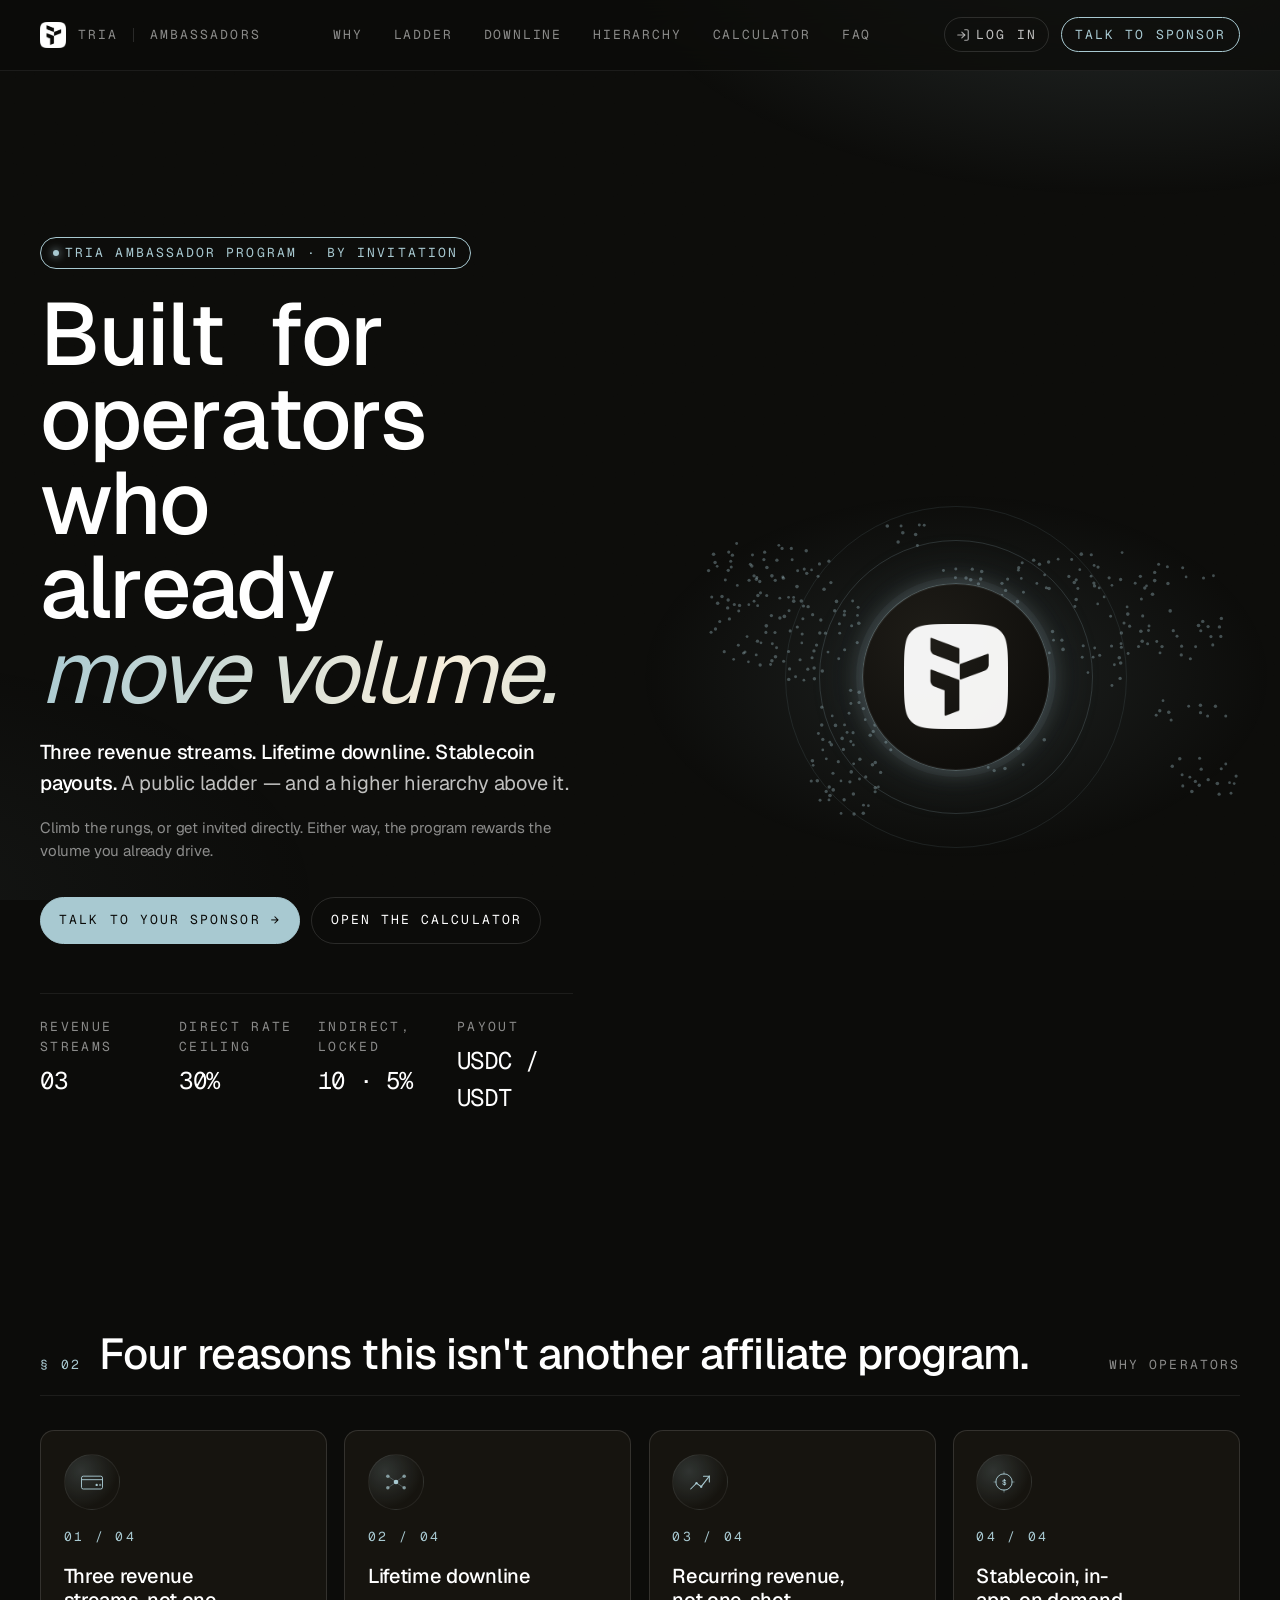
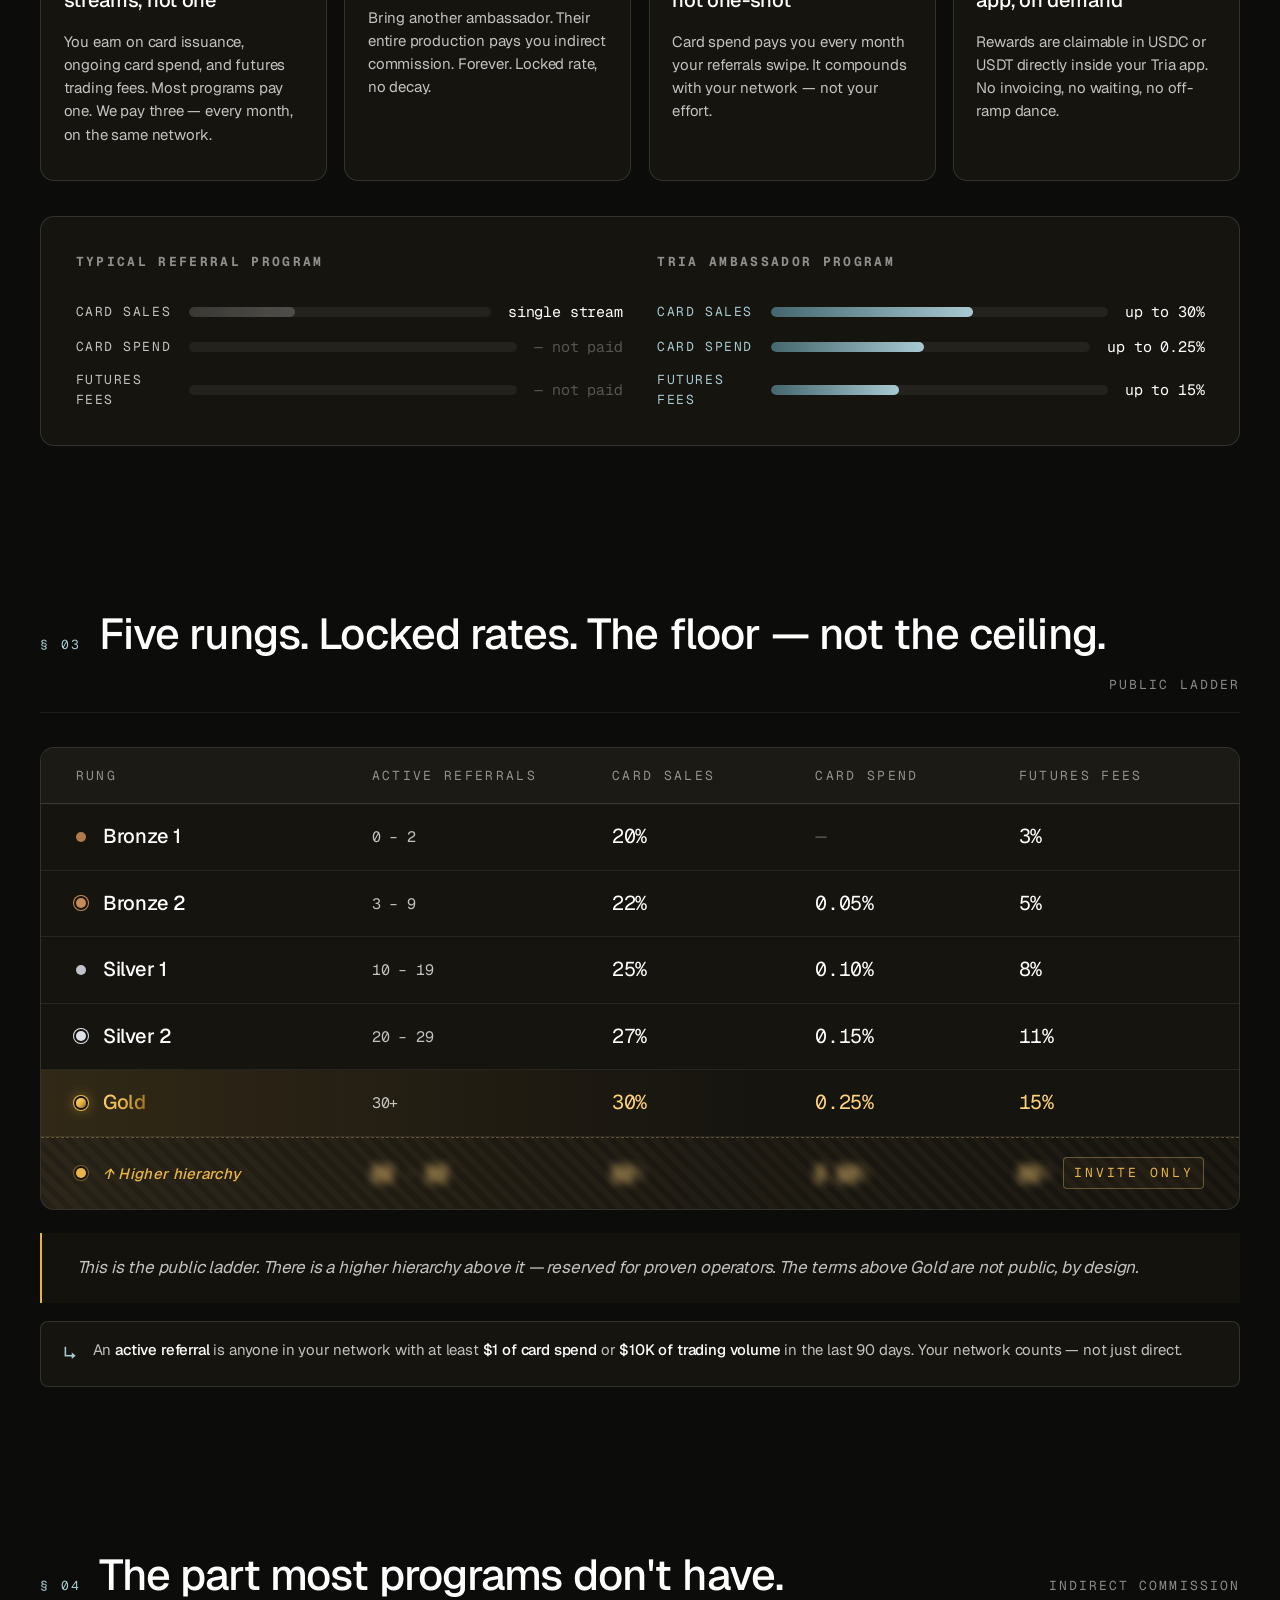
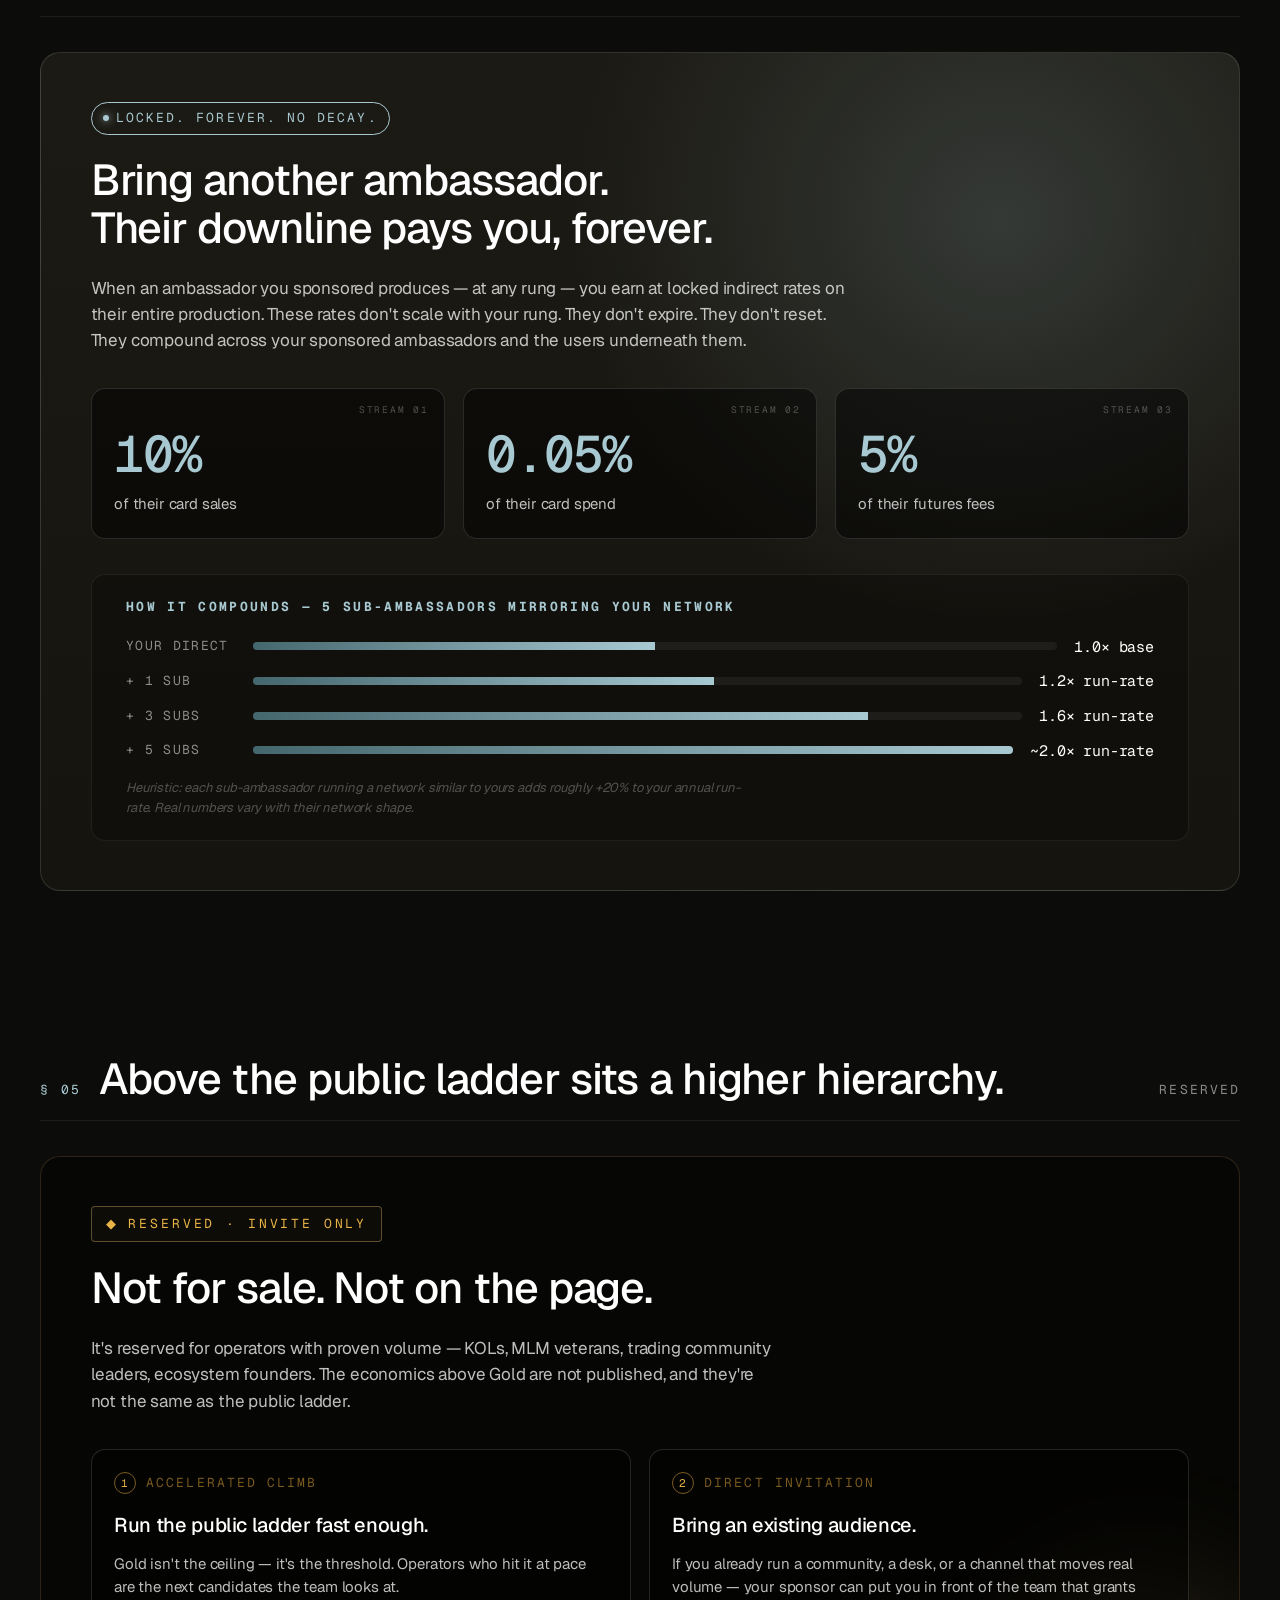
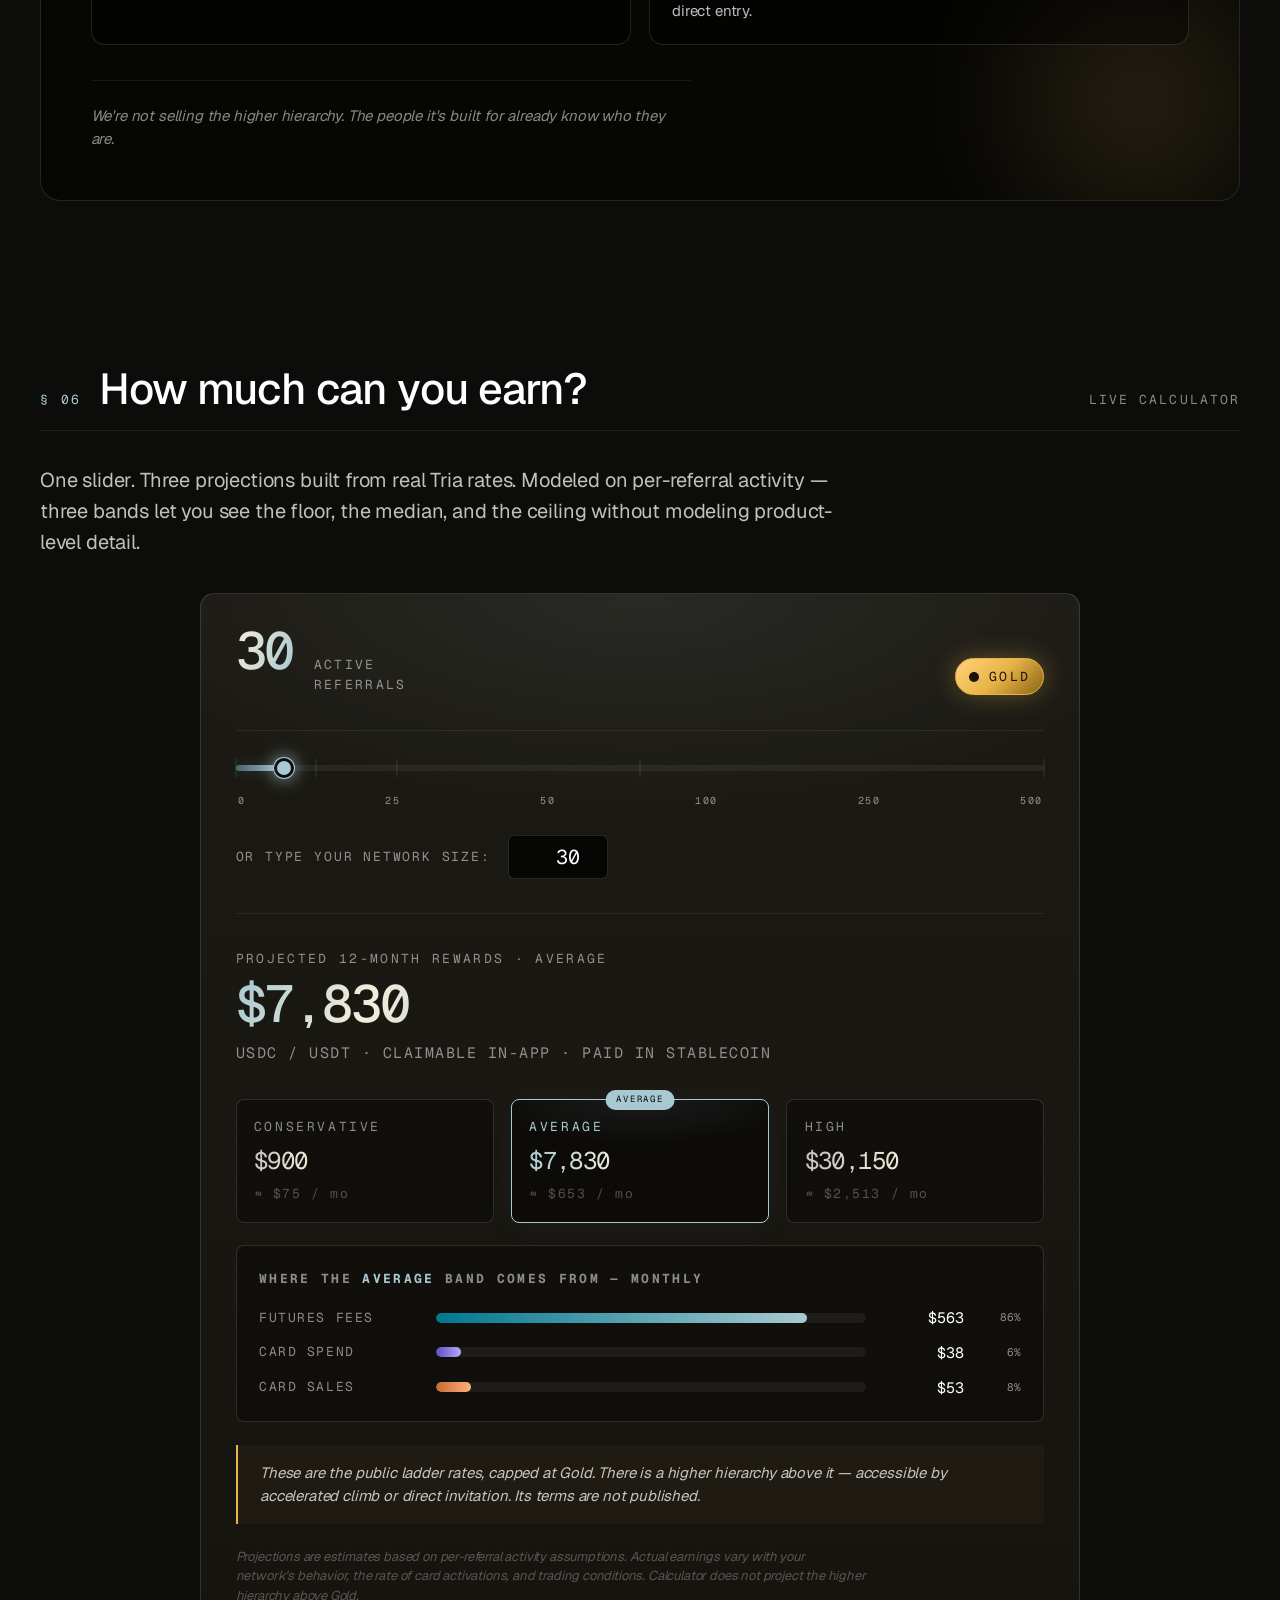
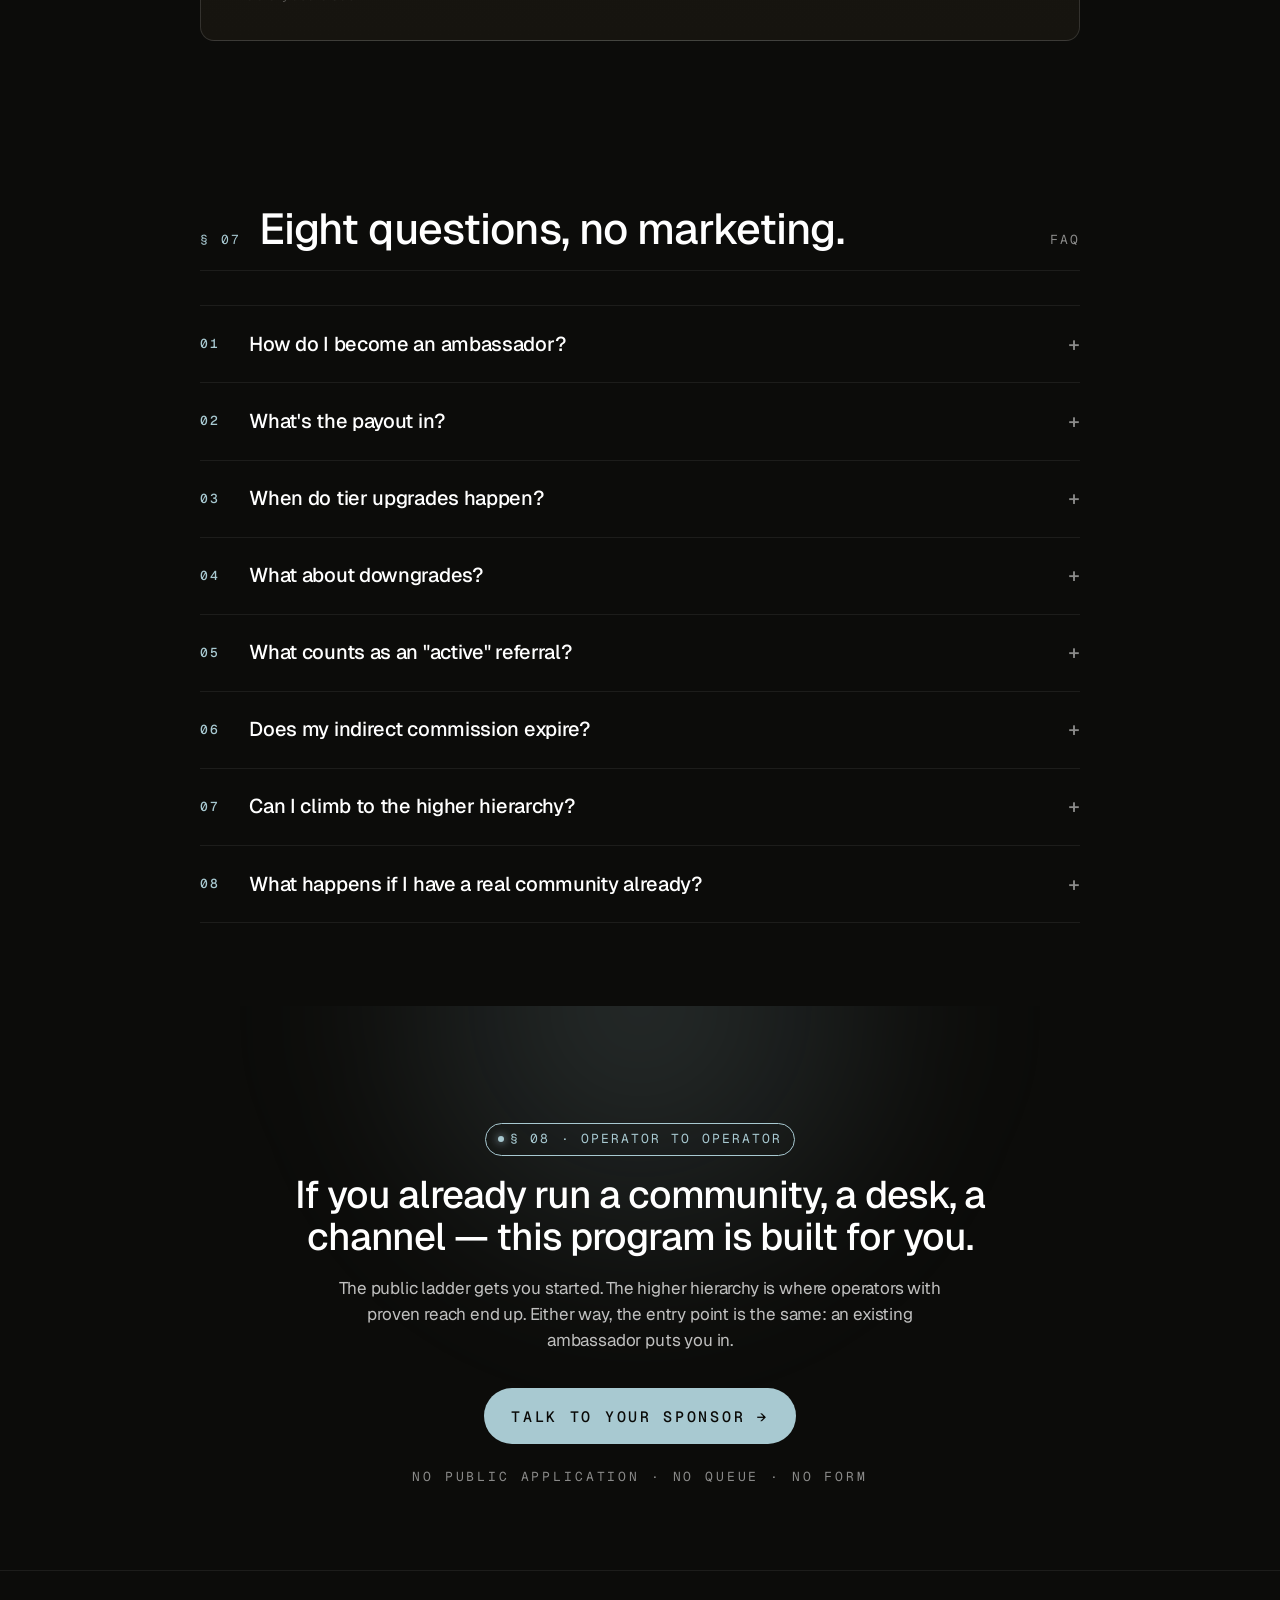
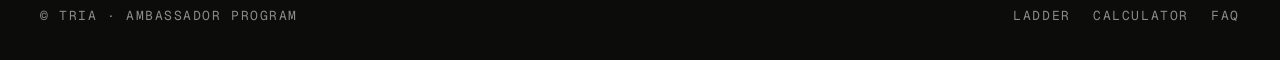
==== landing/index.html @ 5e66ed84 "Deploy v1 Ambassador landing page + add login button - Drop the Claude Design HTML/CSS handoff (Amba" ====
<!doctype html>
<html lang="en">
<head>
  <meta charset="utf-8" />
  <meta name="viewport" content="width=device-width, initial-scale=1" />
  <title>Tria Ambassadors — Built for operators who already move volume.</title>
  <meta name="description" content="Three revenue streams. Lifetime downline. Stablecoin payouts. A public ladder — and a higher hierarchy above it." />

  <link rel="preconnect" href="https://fonts.googleapis.com" />
  <link rel="preconnect" href="https://fonts.gstatic.com" crossorigin />
  <link href="https://fonts.googleapis.com/css2?family=Geist:wght@300;400;500;600;700&family=Geist+Mono:wght@400;500;600&display=swap" rel="stylesheet" />

  <link rel="stylesheet" href="landing.css" />
</head>
<body>

<!-- ──────────────── TOP NAV ──────────────── -->
<nav class="topnav">
  <div class="topnav-inner">
    <a class="brand" href="#top">
      <img src="assets/brand/tria-symbol-white.png" alt="Tria" />
      <span>Tria</span>
      <span class="pipe"></span>
      <span class="label-sub">Ambassadors</span>
    </a>
    <div class="pages">
      <a href="#why">Why</a>
      <a href="#ladder">Ladder</a>
      <a href="#indirect">Downline</a>
      <a href="#hierarchy">Hierarchy</a>
      <a href="#calculator">Calculator</a>
      <a href="#faq">FAQ</a>
    </div>
    <div class="nav-actions">
      <a class="nav-login" href="https://tria-ambassador-portal-v2.vercel.app/en" target="_blank" rel="noopener">
        <svg width="14" height="14" viewBox="0 0 24 24" fill="none" stroke="currentColor" stroke-width="2" stroke-linecap="round" stroke-linejoin="round" aria-hidden="true">
          <path d="M15 3h4a2 2 0 0 1 2 2v14a2 2 0 0 1-2 2h-4"/>
          <polyline points="10 17 15 12 10 7"/>
          <line x1="15" y1="12" x2="3" y2="12"/>
        </svg>
        Log in
      </a>
      <a class="nav-cta" href="#final">Talk to sponsor</a>
    </div>
  </div>
</nav>

<!-- ──────────────── HERO ──────────────── -->
<section class="block" id="top">
  <div class="container">
    <div class="hero">
      <div>
        <div class="kicker reveal"><span class="dot"></span>Tria Ambassador Program · By invitation</div>
        <h1 class="reveal-2" data-screen-label="01 Hero">
          <span class="h1-anim line-1" data-line="Built for operators"></span><br/>
          <span class="h1-anim line-2" data-line="who already" data-accent="move volume."></span>
        </h1>
        <p class="sub reveal-3">
          <strong>Three revenue streams. Lifetime downline. Stablecoin payouts.</strong>
          A public ladder — and a higher hierarchy above it.
        </p>
        <p class="smaller reveal-3">
          Climb the rungs, or get invited directly. Either way, the program rewards the volume you already drive.
        </p>

        <div class="hero-ctas reveal-4">
          <a class="btn-primary" href="#final">Talk to your sponsor <span class="arr">→</span></a>
          <a class="btn-secondary" href="#calculator">Open the calculator</a>
        </div>

        <div class="hero-strip reveal-4">
          <div class="hero-strip-item">
            <div class="label">Revenue streams</div>
            <div class="val">03</div>
          </div>
          <div class="hero-strip-item">
            <div class="label">Direct rate ceiling</div>
            <div class="val">30%</div>
          </div>
          <div class="hero-strip-item">
            <div class="label">Indirect, locked</div>
            <div class="val">10 · 5%</div>
          </div>
          <div class="hero-strip-item">
            <div class="label">Payout</div>
            <div class="val">USDC / USDT</div>
          </div>
        </div>
      </div>

      <!-- Animated world map with Tria center -->
      <div class="world-map reveal-3">
        <svg viewBox="0 0 800 500" preserveAspectRatio="xMidYMid meet">
          <defs>
            <radialGradient id="mapGlow" cx="50%" cy="50%" r="50%">
              <stop offset="0%" stop-color="var(--accent)" stop-opacity="0.18"/>
              <stop offset="100%" stop-color="var(--accent)" stop-opacity="0"/>
            </radialGradient>
          </defs>
          <ellipse cx="400" cy="250" rx="380" ry="220" fill="url(#mapGlow)" opacity="0.6"/>
          <g id="world-dots"></g>
          <g id="world-arcs"></g>
        </svg>
        <div class="center-tria">
          <img src="assets/brand/tria-symbol-white.png" alt="Tria" />
        </div>
      </div>
    </div>
  </div>
</section>

<!-- ──────────────── WHY OPERATORS ──────────────── -->
<section class="block" id="why" data-screen-label="02 Why operators">
  <div class="container">
    <div class="section-label">
      <span class="num">§ 02</span>
      <span class="title">Four reasons this isn't another affiliate program.</span>
      <span class="caption">Why operators</span>
    </div>

    <div class="why-grid">
      <article class="why-card">
        <div class="why-glyph">
          <svg width="28" height="28" viewBox="0 0 48 48" fill="none">
            <rect x="6" y="14" width="36" height="22" rx="3" stroke="var(--accent)" stroke-width="1.6"/>
            <line x1="6" y1="20" x2="42" y2="20" stroke="var(--accent)" stroke-width="1.6"/>
            <circle cx="32" cy="29" r="2" fill="var(--accent)"/>
            <circle cx="38" cy="29" r="2" fill="var(--accent)" opacity="0.6"/>
          </svg>
        </div>
        <div class="num">01 / 04</div>
        <h3>Three revenue streams, not one</h3>
        <p>You earn on card issuance, ongoing card spend, and futures trading fees. Most programs pay one. We pay three — every month, on the same network.</p>
      </article>

      <article class="why-card">
        <div class="why-glyph">
          <svg width="28" height="28" viewBox="0 0 48 48" fill="none">
            <circle cx="24" cy="24" r="4" fill="var(--accent)"/>
            <circle cx="10" cy="14" r="3" fill="var(--accent)" opacity="0.7"/>
            <circle cx="38" cy="14" r="3" fill="var(--accent)" opacity="0.7"/>
            <circle cx="10" cy="34" r="3" fill="var(--accent)" opacity="0.7"/>
            <circle cx="38" cy="34" r="3" fill="var(--accent)" opacity="0.7"/>
            <line x1="10" y1="14" x2="22" y2="22" stroke="var(--accent)" stroke-opacity="0.5"/>
            <line x1="38" y1="14" x2="26" y2="22" stroke="var(--accent)" stroke-opacity="0.5"/>
            <line x1="10" y1="34" x2="22" y2="26" stroke="var(--accent)" stroke-opacity="0.5"/>
            <line x1="38" y1="34" x2="26" y2="26" stroke="var(--accent)" stroke-opacity="0.5"/>
          </svg>
        </div>
        <div class="num">02 / 04</div>
        <h3>Lifetime downline</h3>
        <p>Bring another ambassador. Their entire production pays you indirect commission. Forever. Locked rate, no decay.</p>
      </article>

      <article class="why-card">
        <div class="why-glyph">
          <svg width="28" height="28" viewBox="0 0 48 48" fill="none">
            <path d="M8 36 L18 26 L26 32 L40 14" stroke="var(--accent)" stroke-width="1.8" fill="none" stroke-linecap="round"/>
            <path d="M30 14 L40 14 L40 24" stroke="var(--accent)" stroke-width="1.8" fill="none" stroke-linecap="round"/>
            <circle cx="18" cy="26" r="2" fill="var(--accent)"/>
            <circle cx="26" cy="32" r="2" fill="var(--accent)"/>
          </svg>
        </div>
        <div class="num">03 / 04</div>
        <h3>Recurring revenue, not one-shot</h3>
        <p>Card spend pays you every month your referrals swipe. It compounds with your network — not your effort.</p>
      </article>

      <article class="why-card">
        <div class="why-glyph">
          <svg width="28" height="28" viewBox="0 0 48 48" fill="none">
            <circle cx="24" cy="24" r="14" stroke="var(--accent)" stroke-width="1.6"/>
            <text x="24" y="29" text-anchor="middle" fill="var(--accent)" font-family="Geist Mono" font-size="13" font-weight="500">$</text>
            <path d="M24 6 v6 M24 36 v6 M6 24 h6 M36 24 h6" stroke="var(--accent)" stroke-width="1.6" opacity="0.5"/>
          </svg>
        </div>
        <div class="num">04 / 04</div>
        <h3>Stablecoin, in-app, on demand</h3>
        <p>Rewards are claimable in USDC or USDT directly inside your Tria app. No invoicing, no waiting, no off-ramp dance.</p>
      </article>
    </div>

    <!-- Streams comparison chart -->
    <div class="streams-chart">
      <div class="streams-col">
        <h4>Typical referral program</h4>
        <div class="stream-bar">
          <span class="label">Card sales</span>
          <div class="track"><div class="fill muted" style="width:35%;"></div></div>
          <span class="v">single stream</span>
        </div>
        <div class="stream-bar">
          <span class="label">Card spend</span>
          <div class="track"><div class="fill muted" style="width:0%;"></div></div>
          <span class="v dim">— not paid</span>
        </div>
        <div class="stream-bar">
          <span class="label">Futures fees</span>
          <div class="track"><div class="fill muted" style="width:0%;"></div></div>
          <span class="v dim">— not paid</span>
        </div>
      </div>
      <div class="streams-col you">
        <h4>Tria Ambassador Program</h4>
        <div class="stream-bar">
          <span class="label">Card sales</span>
          <div class="track"><div class="fill" style="width:60%;"></div></div>
          <span class="v">up to 30%</span>
        </div>
        <div class="stream-bar">
          <span class="label">Card spend</span>
          <div class="track"><div class="fill" style="width:48%; animation-delay: 0.4s;"></div></div>
          <span class="v">up to 0.25%</span>
        </div>
        <div class="stream-bar">
          <span class="label">Futures fees</span>
          <div class="track"><div class="fill" style="width:38%; animation-delay: 0.6s;"></div></div>
          <span class="v">up to 15%</span>
        </div>
      </div>
    </div>
  </div>
</section>

<!-- ──────────────── PUBLIC LADDER ──────────────── -->
<section class="block" id="ladder" data-screen-label="03 Public ladder">
  <div class="container">
    <div class="section-label">
      <span class="num">§ 03</span>
      <span class="title">Five rungs. Locked rates. The floor — not the ceiling.</span>
      <span class="caption">Public ladder</span>
    </div>

    <div class="ladder-wrap">
      <div class="ladder-head">
        <div>Rung</div>
        <div>Active referrals</div>
        <div>Card sales</div>
        <div>Card spend</div>
        <div>Futures fees</div>
      </div>

      <div class="ladder-row">
        <div class="rung-cell"><span class="rung-pip bronze"></span><span class="rung-label">Bronze 1</span></div>
        <div class="ref-range" data-label="Active refs">0 – 2</div>
        <div class="num" data-label="Card sales">20%</div>
        <div class="num dash" data-label="Card spend">—</div>
        <div class="num" data-label="Futures">3%</div>
      </div>
      <div class="ladder-row">
        <div class="rung-cell"><span class="rung-pip bronze-2"></span><span class="rung-label">Bronze 2</span></div>
        <div class="ref-range" data-label="Active refs">3 – 9</div>
        <div class="num" data-label="Card sales">22%</div>
        <div class="num" data-label="Card spend">0.05%</div>
        <div class="num" data-label="Futures">5%</div>
      </div>
      <div class="ladder-row">
        <div class="rung-cell"><span class="rung-pip silver"></span><span class="rung-label">Silver 1</span></div>
        <div class="ref-range" data-label="Active refs">10 – 19</div>
        <div class="num" data-label="Card sales">25%</div>
        <div class="num" data-label="Card spend">0.10%</div>
        <div class="num" data-label="Futures">8%</div>
      </div>
      <div class="ladder-row">
        <div class="rung-cell"><span class="rung-pip silver-2"></span><span class="rung-label">Silver 2</span></div>
        <div class="ref-range" data-label="Active refs">20 – 29</div>
        <div class="num" data-label="Card sales">27%</div>
        <div class="num" data-label="Card spend">0.15%</div>
        <div class="num" data-label="Futures">11%</div>
      </div>
      <div class="ladder-row gold">
        <div class="rung-cell"><span class="rung-pip gold"></span><span class="rung-label">Gold</span></div>
        <div class="ref-range" data-label="Active refs">30+</div>
        <div class="num" data-label="Card sales">30%</div>
        <div class="num" data-label="Card spend">0.25%</div>
        <div class="num" data-label="Futures">15%</div>
      </div>

      <div class="ladder-phantom" aria-hidden="true">
        <div class="rung-cell"><span class="rung-pip"></span><span class="rung-label">↑ Higher hierarchy</span></div>
        <div class="ref-range" data-label="Active refs">██ – ██</div>
        <div class="num" data-label="Card sales">██%</div>
        <div class="num" data-label="Card spend">█.██%</div>
        <div class="num" data-label="Futures">██%</div>
        <span class="seal">Invite only</span>
      </div>
    </div>

    <div class="ladder-footer">
      This is the public ladder. There is a higher hierarchy above it — reserved for proven operators. The terms above Gold are not public, by design.
    </div>

    <div class="ladder-callout">
      <div>
        An <strong>active referral</strong> is anyone in your network with at least <strong>$1 of card spend</strong> or <strong>$10K of trading volume</strong> in the last 90 days. Your network counts — not just direct.
      </div>
    </div>
  </div>
</section>

<!-- ──────────────── INDIRECT ──────────────── -->
<section class="block" id="indirect" data-screen-label="04 Indirect">
  <div class="container">
    <div class="section-label">
      <span class="num">§ 04</span>
      <span class="title">The part most programs don't have.</span>
      <span class="caption">Indirect commission</span>
    </div>

    <div class="indirect">
      <div class="kicker"><span class="dot"></span>Locked. Forever. No decay.</div>
      <h3>Bring another ambassador. Their downline pays you, forever.</h3>
      <p class="lede">
        When an ambassador you sponsored produces — at any rung — you earn at locked indirect rates on their entire production. These rates don't scale with your rung. They don't expire. They don't reset. They compound across your sponsored ambassadors and the users underneath them.
      </p>

      <div class="indirect-rates">
        <div class="rate-tile" data-tag="Stream 01">
          <div class="val">10%</div>
          <div class="lbl">of their card sales</div>
        </div>
        <div class="rate-tile" data-tag="Stream 02">
          <div class="val">0.05%</div>
          <div class="lbl">of their card spend</div>
        </div>
        <div class="rate-tile" data-tag="Stream 03">
          <div class="val">5%</div>
          <div class="lbl">of their futures fees</div>
        </div>
      </div>

      <div class="indirect-compound">
        <h4>How it compounds — 5 sub-ambassadors mirroring your network</h4>
        <div class="compound-rows">
          <div class="compound-row">
            <span class="k">Your direct</span>
            <div class="track"><div class="fill" style="width: 50%;"></div></div>
            <span class="v">1.0× base</span>
          </div>
          <div class="compound-row">
            <span class="k">+ 1 sub</span>
            <div class="track"><div class="fill" style="width: 60%; animation-delay: 0.2s;"></div></div>
            <span class="v">1.2× run-rate</span>
          </div>
          <div class="compound-row">
            <span class="k">+ 3 subs</span>
            <div class="track"><div class="fill" style="width: 80%; animation-delay: 0.4s;"></div></div>
            <span class="v">1.6× run-rate</span>
          </div>
          <div class="compound-row">
            <span class="k">+ 5 subs</span>
            <div class="track"><div class="fill" style="width: 100%; animation-delay: 0.6s;"></div></div>
            <span class="v">~2.0× run-rate</span>
          </div>
        </div>
        <div class="calc-foot" style="margin-top: 16px;">Heuristic: each sub-ambassador running a network similar to yours adds roughly +20% to your annual run-rate. Real numbers vary with their network shape.</div>
      </div>
    </div>
  </div>
</section>

<!-- ──────────────── HIGHER HIERARCHY ──────────────── -->
<section class="block" id="hierarchy" data-screen-label="05 Hierarchy">
  <div class="container">
    <div class="section-label">
      <span class="num">§ 05</span>
      <span class="title">Above the public ladder sits a higher hierarchy.</span>
      <span class="caption">Reserved</span>
    </div>

    <div class="hierarchy">
      <div class="hierarchy-content">
        <div class="hierarchy-seal">Reserved · Invite only</div>
        <h3>Not for sale. Not on the page.</h3>
        <p class="lede">
          It's reserved for operators with proven volume — KOLs, MLM veterans, trading community leaders, ecosystem founders. The economics above Gold are not published, and they're not the same as the public ladder.
        </p>

        <div class="hierarchy-paths">
          <div class="path">
            <div class="step"><span class="num-pill">1</span>Accelerated climb</div>
            <h4>Run the public ladder fast enough.</h4>
            <p>Gold isn't the ceiling — it's the threshold. Operators who hit it at pace are the next candidates the team looks at.</p>
          </div>
          <div class="path">
            <div class="step"><span class="num-pill">2</span>Direct invitation</div>
            <h4>Bring an existing audience.</h4>
            <p>If you already run a community, a desk, or a channel that moves real volume — your sponsor can put you in front of the team that grants direct entry.</p>
          </div>
        </div>

        <div class="hierarchy-closer">
          We're not selling the higher hierarchy. The people it's built for already know who they are.
        </div>
      </div>
    </div>
  </div>
</section>

<!-- ──────────────── CALCULATOR ──────────────── -->
<section class="block" id="calculator" data-screen-label="06 Calculator">
  <div class="container">
    <div class="section-label">
      <span class="num">§ 06</span>
      <span class="title">How much can you earn?</span>
      <span class="caption">Live calculator</span>
    </div>

    <p style="font-size: var(--text-md); color: var(--text-muted); max-width: 64ch; margin-bottom: var(--space-5);">
      One slider. Three projections built from real Tria rates. Modeled on per-referral activity — three bands let you see the floor, the median, and the ceiling without modeling product-level detail.
    </p>

    <div class="calc">
      <!-- TOP: refs + tier -->
      <div class="calc-top">
        <div>
          <div class="calc-refs-row">
            <span class="calc-refs-num" id="refsNum">30</span>
            <span class="calc-refs-label">active<br/>referrals</span>
          </div>
        </div>
        <div class="tier-pill is-gold" id="tierPill">
          <span class="pip"></span>
          <span id="tierName">Gold</span>
        </div>
      </div>

      <!-- Slider -->
      <div class="calc-slider-wrap">
        <div class="calc-track" id="calcTrack">
          <div class="calc-track-fill" id="trackFill" style="width: 6%;"></div>
          <div class="calc-track-thumb" id="trackThumb" style="left: 6%;"></div>
          <div class="calc-track-marks">
            <span style="left: 0%"></span>
            <span style="left: 5%"></span>
            <span style="left: 10%"></span>
            <span style="left: 20%"></span>
            <span style="left: 50%"></span>
            <span style="left: 100%"></span>
          </div>
          <input type="range" min="0" max="500" value="30" class="calc-slider-range" id="refsSlider" />
        </div>
        <div class="calc-tick-row">
          <button class="calc-tick" data-v="0">0</button>
          <button class="calc-tick" data-v="25">25</button>
          <button class="calc-tick" data-v="50">50</button>
          <button class="calc-tick" data-v="100">100</button>
          <button class="calc-tick" data-v="250">250</button>
          <button class="calc-tick" data-v="500">500</button>
        </div>
        <div class="calc-numinput-row">
          <span class="l">Or type your network size:</span>
          <input type="number" min="0" value="30" class="calc-numinput" id="refsInput" />
        </div>
      </div>

      <!-- Headline -->
      <div class="calc-headline">
        <div class="lbl">Projected 12-month rewards · Average</div>
        <div class="calc-headline-num" id="headlineNum">$7,830</div>
        <div class="calc-headline-sub">USDC / USDT · Claimable in-app · Paid in stablecoin</div>
      </div>

      <!-- Three bands -->
      <div class="calc-bands">
        <div class="band-card">
          <div class="band-name">Conservative</div>
          <div class="band-amt" id="bandLow">$900</div>
          <div class="band-monthly" id="bandLowMo">≈ $75 / mo</div>
        </div>
        <div class="band-card featured">
          <div class="band-name">Average</div>
          <div class="band-amt" id="bandAvg">$7,830</div>
          <div class="band-monthly" id="bandAvgMo">≈ $653 / mo</div>
        </div>
        <div class="band-card">
          <div class="band-name">High</div>
          <div class="band-amt" id="bandHigh">$30,150</div>
          <div class="band-monthly" id="bandHighMo">≈ $2,513 / mo</div>
        </div>
      </div>

      <!-- Breakdown -->
      <div class="calc-breakdown">
        <h4>Where the <span>Average</span> band comes from — monthly</h4>
        <div class="bd-rows">
          <div class="bd-row futures">
            <span class="k">Futures fees</span>
            <div class="track"><div class="fill" id="bdFuturesBar" style="width: 24%;"></div></div>
            <span class="v" id="bdFutures">$156</span>
            <span class="pct" id="bdFuturesPct">24%</span>
          </div>
          <div class="bd-row spend">
            <span class="k">Card spend</span>
            <div class="track"><div class="fill" id="bdSpendBar" style="width: 6%;"></div></div>
            <span class="v" id="bdSpend">$38</span>
            <span class="pct" id="bdSpendPct">6%</span>
          </div>
          <div class="bd-row sales">
            <span class="k">Card sales</span>
            <div class="track"><div class="fill" id="bdSalesBar" style="width: 70%;"></div></div>
            <span class="v" id="bdSales">$459</span>
            <span class="pct" id="bdSalesPct">70%</span>
          </div>
        </div>
      </div>

      <div class="calc-callout">
        These are the public ladder rates, capped at Gold. There is a higher hierarchy above it — accessible by accelerated climb or direct invitation. Its terms are not published.
      </div>

      <p class="calc-foot">
        Projections are estimates based on per-referral activity assumptions. Actual earnings vary with your network's behavior, the rate of card activations, and trading conditions. Calculator does not project the higher hierarchy above Gold.
      </p>
    </div>
  </div>
</section>

<!-- ──────────────── FAQ ──────────────── -->
<section class="block" id="faq" data-screen-label="07 FAQ">
  <div class="container container-narrow">
    <div class="section-label">
      <span class="num">§ 07</span>
      <span class="title">Eight questions, no marketing.</span>
      <span class="caption">FAQ</span>
    </div>

    <div class="faq-list">
      <details class="faq-item">
        <summary class="faq-q"><span class="num">01</span><span>How do I become an ambassador?</span><span class="plus">+</span></summary>
        <div class="faq-a">There's no public signup. Only existing ambassadors can sponsor new ambassadors. If you're reading this and you don't have a sponsor, you're not in the room yet.</div>
      </details>
      <details class="faq-item">
        <summary class="faq-q"><span class="num">02</span><span>What's the payout in?</span><span class="plus">+</span></summary>
        <div class="faq-a">USDC or USDT. Claimable from your Tria app whenever you want — no minimum, no schedule.</div>
      </details>
      <details class="faq-item">
        <summary class="faq-q"><span class="num">03</span><span>When do tier upgrades happen?</span><span class="plus">+</span></summary>
        <div class="faq-a">Immediately, the moment your active-referral count crosses a threshold.</div>
      </details>
      <details class="faq-item">
        <summary class="faq-q"><span class="num">04</span><span>What about downgrades?</span><span class="plus">+</span></summary>
        <div class="faq-a">Downgrades run nightly at 23:59:59 UTC. Tier benefits persist for a grace window after a downgrade — you don't lose what you earned overnight.</div>
      </details>
      <details class="faq-item">
        <summary class="faq-q"><span class="num">05</span><span>What counts as an "active" referral?</span><span class="plus">+</span></summary>
        <div class="faq-a">Anyone in your network with at least $1 of cumulative card spend or at least $10K of cumulative trading volume in the last 90 days.</div>
      </details>
      <details class="faq-item">
        <summary class="faq-q"><span class="num">06</span><span>Does my indirect commission expire?</span><span class="plus">+</span></summary>
        <div class="faq-a">No. The downline relationship is permanent. As long as your sponsored ambassador is producing, you earn indirect.</div>
      </details>
      <details class="faq-item">
        <summary class="faq-q"><span class="num">07</span><span>Can I climb to the higher hierarchy?</span><span class="plus">+</span></summary>
        <div class="faq-a">Yes — either by running the public ladder fast enough, or by direct invitation. We don't publish the criteria.</div>
      </details>
      <details class="faq-item">
        <summary class="faq-q"><span class="num">08</span><span>What happens if I have a real community already?</span><span class="plus">+</span></summary>
        <div class="faq-a">Tell your sponsor. Operators with existing reach typically don't start at Bronze.</div>
      </details>
    </div>
  </div>
</section>

<!-- ──────────────── FINAL CTA ──────────────── -->
<section class="final" id="final" data-screen-label="08 Final CTA">
  <div class="container">
    <div class="final-content">
      <div class="kicker"><span class="dot"></span>§ 08 · Operator to operator</div>
      <h2>If you already run a community, a desk, a channel — this program is built for you.</h2>
      <p>The public ladder gets you started. The higher hierarchy is where operators with proven reach end up. Either way, the entry point is the same: an existing ambassador puts you in.</p>
      <a class="final-cta" href="#">Talk to your sponsor →</a>
      <div class="final-quiet">No public application · No queue · No form</div>
    </div>
  </div>
</section>

<!-- ──────────────── FOOTER ──────────────── -->
<footer class="fineprint">
  <div class="container" style="display: flex; justify-content: space-between; align-items: center; gap: 24px; flex-wrap: wrap;">
    <div>© Tria · Ambassador Program</div>
    <div class="links">
      <a href="#ladder">Ladder</a>
      <a href="#calculator">Calculator</a>
      <a href="#faq">FAQ</a>
    </div>
  </div>
</footer>

<!-- ──────────────── SCRIPTS ──────────────── -->
<script>
/* ============================================================
   1. NETWORK DIAGRAM (hero) — generated SVG dots with pulse
   ============================================================ */
/* Headline letter-split animation */
(function() {
  document.querySelectorAll(".h1-anim").forEach(el => {
    const main = el.dataset.line || "";
    const accent = el.dataset.accent || "";
    let html = "";
    let i = 0;
    main.split(" ").forEach(word => {
      let w = '<span class="word">';
      for (const c of word) { w += `<span class="ch" style="--i:${i++}">${c}</span>`; }
      w += '</span>';
      html += w + " ";
    });
    if (accent) {
      let w = '<span class="word accent-word">' + accent.replace(/ /g, "&nbsp;") + '</span>';
      html += w;
    }
    el.innerHTML = html;
  });
})();

/* World map — equirectangular-ish dotted continents + animated arcs to center */
(function() {
  const NS = "http://www.w3.org/2000/svg";
  const dotsG = document.getElementById("world-dots");
  const arcsG = document.getElementById("world-arcs");
  if (!dotsG) return;

  // Rough continent ellipses on an 800x500 canvas (lon -180..180 -> x 0..800, lat 80..-60 -> y 0..500)
  // Each entry: {cx, cy, rx, ry, density, jitter}
  const REGIONS = [
    // North America
    { cx: 195, cy: 175, rx: 95,  ry: 70, d: 0.55, j: 14 },
    { cx: 160, cy: 110, rx: 70,  ry: 32, d: 0.30, j: 10 },
    // Central America
    { cx: 215, cy: 245, rx: 28,  ry: 14, d: 0.55, j: 6 },
    // South America
    { cx: 270, cy: 340, rx: 50,  ry: 80, d: 0.55, j: 12 },
    // Europe
    { cx: 425, cy: 165, rx: 50,  ry: 38, d: 0.55, j: 10 },
    // Africa
    { cx: 445, cy: 280, rx: 65,  ry: 90, d: 0.55, j: 14 },
    // Middle East
    { cx: 495, cy: 215, rx: 35,  ry: 28, d: 0.50, j: 8 },
    // Russia / N Asia
    { cx: 580, cy: 130, rx: 130, ry: 35, d: 0.40, j: 12 },
    // India
    { cx: 575, cy: 235, rx: 32,  ry: 30, d: 0.55, j: 8 },
    // SE Asia / China
    { cx: 640, cy: 200, rx: 60,  ry: 38, d: 0.50, j: 12 },
    // Indonesia / Philippines
    { cx: 680, cy: 290, rx: 55,  ry: 18, d: 0.50, j: 8 },
    // Japan / Korea
    { cx: 705, cy: 195, rx: 22,  ry: 24, d: 0.55, j: 6 },
    // Australia
    { cx: 700, cy: 365, rx: 50,  ry: 30, d: 0.55, j: 10 },
    // NZ
    { cx: 760, cy: 405, rx: 14,  ry: 10, d: 0.55, j: 4 },
    // Greenland
    { cx: 340, cy: 80,  rx: 30,  ry: 22, d: 0.30, j: 8 },
    // UK / Scandinavia
    { cx: 405, cy: 130, rx: 30,  ry: 18, d: 0.40, j: 8 },
  ];

  // Hand-tuned dot grid spacing
  const GRID = 11;
  const dots = [];
  function rand(seed) { const x = Math.sin(seed) * 10000; return x - Math.floor(x); }
  let s = 1;
  REGIONS.forEach((R, ri) => {
    for (let y = R.cy - R.ry; y <= R.cy + R.ry; y += GRID) {
      for (let x = R.cx - R.rx; x <= R.cx + R.rx; x += GRID) {
        const nx = (x - R.cx) / R.rx;
        const ny = (y - R.cy) / R.ry;
        const inside = (nx * nx + ny * ny) < 1;
        if (!inside) continue;
        if (rand(s++) > R.d) continue;
        const jx = (rand(s++) - 0.5) * R.j;
        const jy = (rand(s++) - 0.5) * R.j;
        dots.push({ x: x + jx, y: y + jy, r: 1.6 + rand(s++) * 0.6, region: ri });
      }
    }
  });

  // Render dots
  dots.forEach(d => {
    const c = document.createElementNS(NS, "circle");
    c.setAttribute("cx", d.x.toFixed(1));
    c.setAttribute("cy", d.y.toFixed(1));
    c.setAttribute("r", d.r.toFixed(2));
    c.setAttribute("class", "map-dot");
    dotsG.appendChild(c);
  });

  // Ambassador hubs — pick 10 representative city-like points and pulse them
  const HUBS = [
    { x: 195, y: 195 }, // NA
    { x: 260, y: 340 }, // SA
    { x: 425, y: 155 }, // EU
    { x: 445, y: 270 }, // AF
    { x: 495, y: 215 }, // ME
    { x: 580, y: 240 }, // IN
    { x: 640, y: 200 }, // CN
    { x: 705, y: 195 }, // JP
    { x: 680, y: 290 }, // SEA
    { x: 700, y: 360 }, // AU
  ];
  HUBS.forEach((h, i) => {
    const c = document.createElementNS(NS, "circle");
    c.setAttribute("cx", h.x); c.setAttribute("cy", h.y); c.setAttribute("r", 3);
    c.setAttribute("class", "map-dot hub hub-on");
    c.style.animationDelay = (i * 0.4) + "s";
    dotsG.appendChild(c);
  });

  // Animated arcs: from hub -> center, looping
  const CENTER = { x: 400, y: 250 };
  function arcPath(from, to) {
    const dx = to.x - from.x, dy = to.y - from.y;
    const mx = (from.x + to.x) / 2;
    const my = (from.y + to.y) / 2;
    const dist = Math.hypot(dx, dy);
    // Perpendicular offset for curve
    const off = dist * 0.35;
    const nx = -dy / dist, ny = dx / dist;
    const cx = mx + nx * off, cy = my + ny * off - 20;
    return `M${from.x},${from.y} Q${cx},${cy} ${to.x},${to.y}`;
  }
  function spawnArc(i) {
    const hub = HUBS[i % HUBS.length];
    const path = document.createElementNS(NS, "path");
    path.setAttribute("d", arcPath(hub, CENTER));
    path.setAttribute("class", "map-arc arc-anim");
    path.style.animationDelay = "0s";
    arcsG.appendChild(path);
    // endpoint dot on center side
    setTimeout(() => arcsG.removeChild(path), 4400);
  }
  let arcIdx = 0;
  setInterval(() => { spawnArc(arcIdx++); }, 900);
  // kick a couple off immediately
  spawnArc(arcIdx++); setTimeout(() => spawnArc(arcIdx++), 350);
})();

/* ============================================================
   2. CALCULATOR — three-band per-referral projection
   ============================================================ */
(function() {
  const TIERS = [
    { id: "b1", name: "Bronze 1", min: 0,  max: 2,        cardSales: 0.20, cardSpend: 0.0000, futures: 0.03 },
    { id: "b2", name: "Bronze 2", min: 3,  max: 9,        cardSales: 0.22, cardSpend: 0.0005, futures: 0.05 },
    { id: "s1", name: "Silver 1", min: 10, max: 19,       cardSales: 0.25, cardSpend: 0.0010, futures: 0.08 },
    { id: "s2", name: "Silver 2", min: 20, max: 29,       cardSales: 0.27, cardSpend: 0.0015, futures: 0.11 },
    { id: "gd", name: "Gold",     min: 30, max: Infinity, cardSales: 0.30, cardSpend: 0.0025, futures: 0.15 },
  ];
  const TRIA_FUTURES_FEE = 0.0005;
  const BANDS = {
    conservative: { volume: 25000,   spend: 50,   cardActivityAnnual: 20  },
    average:      { volume: 250000,  spend: 500,  cardActivityAnnual: 70  },
    high:         { volume: 1000000, spend: 1500, cardActivityAnnual: 200 },
  };
  const tierFor = (refs) => TIERS.find(t => refs >= t.min && refs <= t.max) || TIERS[0];
  const monthlyForBand = (refs, tier, band) => {
    const futures = refs * band.volume * TRIA_FUTURES_FEE * tier.futures;
    const spend   = refs * band.spend * tier.cardSpend;
    const sales   = refs * (band.cardActivityAnnual / 12) * tier.cardSales;
    return { futures, spend, sales, total: futures + spend + sales };
  };
  const fmt = (n) => "$" + Math.round(n).toLocaleString("en-US");
  const SLIDER_MAX = 500;

  const $ = (id) => document.getElementById(id);
  const refsSlider = $("refsSlider");
  const refsInput  = $("refsInput");
  const refsNum    = $("refsNum");
  const tierPill   = $("tierPill");
  const tierName   = $("tierName");
  const trackFill  = $("trackFill");
  const trackThumb = $("trackThumb");
  const headlineNum= $("headlineNum");
  const bandLow    = $("bandLow"),  bandLowMo  = $("bandLowMo");
  const bandAvg    = $("bandAvg"),  bandAvgMo  = $("bandAvgMo");
  const bandHigh   = $("bandHigh"), bandHighMo = $("bandHighMo");
  const bdFutures  = $("bdFutures"),  bdFuturesBar = $("bdFuturesBar"), bdFuturesPct = $("bdFuturesPct");
  const bdSpend    = $("bdSpend"),    bdSpendBar   = $("bdSpendBar"),   bdSpendPct   = $("bdSpendPct");
  const bdSales    = $("bdSales"),    bdSalesBar   = $("bdSalesBar"),   bdSalesPct   = $("bdSalesPct");

  function update(refs, opts = {}) {
    refs = Math.max(0, Math.floor(Number(refs) || 0));
    const tier = tierFor(refs);
    const cons = monthlyForBand(refs, tier, BANDS.conservative);
    const avg  = monthlyForBand(refs, tier, BANDS.average);
    const hi   = monthlyForBand(refs, tier, BANDS.high);

    refsNum.textContent = refs.toLocaleString("en-US");
    if (!opts.skipInput) refsInput.value = refs;
    refsSlider.value = Math.min(refs, SLIDER_MAX);

    // Track fill + thumb position based on slider value (capped at slider max)
    const sliderPct = (Math.min(refs, SLIDER_MAX) / SLIDER_MAX) * 100;
    trackFill.style.width = sliderPct + "%";
    trackThumb.style.left = sliderPct + "%";

    // Tier pill state
    tierName.textContent = tier.name;
    tierPill.classList.toggle("is-gold", tier.id === "gd");

    // Headline = Average × 12
    headlineNum.textContent = fmt(avg.total * 12);

    // Three bands
    bandLow.textContent  = fmt(cons.total * 12);
    bandAvg.textContent  = fmt(avg.total * 12);
    bandHigh.textContent = fmt(hi.total * 12);
    bandLowMo.textContent  = "≈ " + fmt(cons.total) + " / mo";
    bandAvgMo.textContent  = "≈ " + fmt(avg.total)  + " / mo";
    bandHighMo.textContent = "≈ " + fmt(hi.total)   + " / mo";

    // Breakdown — Average band, monthly
    const total = avg.total || 1;
    const pctFut = (avg.futures / total) * 100;
    const pctSpd = (avg.spend   / total) * 100;
    const pctSls = (avg.sales   / total) * 100;
    bdFutures.textContent = fmt(avg.futures);
    bdSpend.textContent   = fmt(avg.spend);
    bdSales.textContent   = fmt(avg.sales);
    bdFuturesBar.style.width = Math.max(2, pctFut) + "%";
    bdSpendBar.style.width   = Math.max(2, pctSpd) + "%";
    bdSalesBar.style.width   = Math.max(2, pctSls) + "%";
    bdFuturesPct.textContent = avg.total ? Math.round(pctFut) + "%" : "—";
    bdSpendPct.textContent   = avg.total ? Math.round(pctSpd) + "%" : "—";
    bdSalesPct.textContent   = avg.total ? Math.round(pctSls) + "%" : "—";
  }

  refsSlider.addEventListener("input", (e) => update(e.target.value));
  refsInput.addEventListener("input",  (e) => update(e.target.value, { skipInput: true }));
  refsInput.addEventListener("blur",   () => { if (refsInput.value === "" || isNaN(+refsInput.value)) { refsInput.value = 0; update(0); } });
  document.querySelectorAll(".calc-tick").forEach(btn => {
    btn.addEventListener("click", () => update(btn.dataset.v));
  });

  update(30);
})();
</script>
</body>
</html>
---- landing/landing.css ----
/* ============================================================
   Tria Ambassadors — Landing
   Real Tria brand DNA: warm-black bg, cyan accent, Geist type.
   ============================================================ */

:root {
  /* Type */
  --font-display: "Geist", ui-sans-serif, system-ui, sans-serif;
  --font-mono:    "Geist Mono", ui-monospace, "JetBrains Mono", monospace;

  /* Fluid type scale */
  --text-xs:   clamp(0.6875rem, 0.65rem + 0.2vw, 0.8125rem);
  --text-sm:   clamp(0.8125rem, 0.78rem + 0.2vw, 0.9375rem);
  --text-base: clamp(0.9375rem, 0.9rem + 0.25vw, 1.0625rem);
  --text-md:   clamp(1.0625rem, 1rem + 0.4vw, 1.25rem);
  --text-lg:   clamp(1.25rem, 1.15rem + 0.5vw, 1.5rem);
  --text-xl:   clamp(1.5rem, 1.3rem + 1vw, 2rem);
  --text-2xl:  clamp(1.875rem, 1.5rem + 1.5vw, 2.75rem);
  --text-3xl:  clamp(2.25rem, 1.6rem + 2.5vw, 3.75rem);
  --text-hero: clamp(2.5rem, 1.5rem + 5vw, 5.5rem);

  /* Fluid spacing */
  --space-1: clamp(0.25rem, 0.2rem + 0.2vw, 0.375rem);
  --space-2: clamp(0.5rem, 0.4rem + 0.4vw, 0.75rem);
  --space-3: clamp(0.75rem, 0.6rem + 0.6vw, 1.125rem);
  --space-4: clamp(1rem, 0.85rem + 0.7vw, 1.5rem);
  --space-5: clamp(1.5rem, 1.2rem + 1.2vw, 2.25rem);
  --space-6: clamp(2rem, 1.5rem + 2vw, 3.5rem);
  --space-7: clamp(3rem, 2rem + 4vw, 5.5rem);
  --space-8: clamp(4rem, 2.5rem + 6vw, 8rem);

  --radius-sm: 8px;
  --radius-md: 14px;
  --radius-lg: 20px;
  --radius-xl: 28px;

  /* Brand: Tria Ambassador (dark, default) */
  --bg:          #0c0c0a;
  --bg-deep:     #060604;
  --surface:     #16140f;
  --surface-alt: #1c1a14;
  --surface-3:   #221f17;
  --ink:         #ffffff;
  --text-muted:  rgba(255,255,255,0.74);
  --text-subtle: rgba(255,255,255,0.52);
  --text-faint:  rgba(255,255,255,0.28);
  --border:      rgba(255,255,255,0.13);
  --border-soft: rgba(255,255,255,0.07);

  /* Refined cool-frost accent — softer, less neon, more couture */
  --accent:      #A8C9D1;
  --accent-2:    #6E9099;
  --accent-deep: #44666D;
  --glow-1:      rgba(168,201,209,0.18);
  --glow-2:      rgba(168,201,209,0.09);
  --glow-3:      rgba(168,201,209,0.05);
  --cta-text:    #0a0a08;
  --ivory:       #F5EDDB;
  --ladder-track:rgba(255,255,255,0.06);

  /* Gold for "higher hierarchy" — restrained, only appears past Gold */
  --gold:        #E8B447;
  --gold-2:      #FFD37A;
  --gold-deep:   #8C6418;
  --gold-dim:    #7A5A1E;

  --container:        min(1200px, 100% - var(--space-5) * 2);
  --container-narrow: min(880px,  100% - var(--space-5) * 2);
}

*, *::before, *::after { box-sizing: border-box; }
html { scroll-behavior: smooth; -webkit-text-size-adjust: 100%; }
body, h1, h2, h3, h4, p, ul, ol, figure { margin: 0; padding: 0; }
ul, ol { list-style: none; }
img, svg { display: block; max-width: 100%; height: auto; }
a { color: inherit; text-decoration: none; }
button { font: inherit; cursor: pointer; }

body {
  font-family: var(--font-display);
  font-size: var(--text-base);
  line-height: 1.55;
  letter-spacing: -0.01em;
  -webkit-font-smoothing: antialiased;
  background: var(--bg);
  color: var(--ink);
  min-height: 100dvh;
  overflow-x: hidden;
}

::selection { background: var(--accent); color: var(--cta-text); }

/* Grain + ambient glow */
body::before {
  content: "";
  position: fixed; inset: 0;
  pointer-events: none;
  z-index: 0;
  background-image:
    radial-gradient(900px 480px at 88% -10%, var(--glow-1), transparent 60%),
    radial-gradient(700px 380px at -10% 100%, var(--glow-3), transparent 65%);
}
body::after {
  content: "";
  position: fixed; inset: 0;
  pointer-events: none;
  z-index: 1;
  background-image: url("data:image/svg+xml;utf8,<svg xmlns='http://www.w3.org/2000/svg' width='200' height='200'><filter id='n'><feTurbulence type='fractalNoise' baseFrequency='0.9' numOctaves='2' stitchTiles='stitch'/><feColorMatrix values='0 0 0 0 1 0 0 0 0 1 0 0 0 0 1 0 0 0 0.05 0'/></filter><rect width='200' height='200' filter='url(%23n)'/></svg>");
  opacity: 0.45;
  mix-blend-mode: overlay;
}

/* ---- Containers ---- */
.container        { width: var(--container);        margin-inline: auto; position: relative; z-index: 2; }
.container-narrow { width: var(--container-narrow); margin-inline: auto; position: relative; z-index: 2; }

/* ---- Primitives ---- */
.kicker {
  display: inline-flex; align-items: center; gap: 0.5em;
  font-family: var(--font-mono);
  font-size: var(--text-xs);
  letter-spacing: 0.16em;
  text-transform: uppercase;
  color: var(--accent);
  border: 1px solid var(--accent);
  border-radius: 999px;
  padding: 0.4em 0.9em;
  white-space: nowrap;
}
.kicker .dot {
  width: 6px; height: 6px; border-radius: 50%;
  background: var(--accent);
  box-shadow: 0 0 8px var(--accent);
  animation: pulse-dot 2s ease-in-out infinite;
}
@keyframes pulse-dot {
  0%,100% { opacity: 1; transform: scale(1); }
  50%     { opacity: 0.4; transform: scale(0.7); }
}

.section-label {
  display: flex; flex-wrap: wrap;
  align-items: baseline;
  gap: var(--space-3);
  padding-bottom: var(--space-3);
  border-bottom: 1px solid var(--border-soft);
  margin-bottom: var(--space-5);
}
.section-label .num {
  font-family: var(--font-mono);
  font-size: var(--text-xs);
  letter-spacing: 0.18em;
  text-transform: uppercase;
  color: var(--accent);
}
.section-label .title {
  font-size: var(--text-2xl);
  font-weight: 500;
  letter-spacing: -0.02em;
  line-height: 1.05;
  flex: 1 1 auto;
  min-width: 0;
  text-wrap: balance;
}
.section-label .caption {
  font-family: var(--font-mono);
  font-size: var(--text-xs);
  letter-spacing: 0.16em;
  text-transform: uppercase;
  color: var(--text-subtle);
  margin-left: auto;
}

section.block { padding-block: var(--space-7); position: relative; }

/* ---- Top nav ---- */
.topnav {
  position: sticky; top: 0; z-index: 50;
  backdrop-filter: blur(14px) saturate(1.2);
  -webkit-backdrop-filter: blur(14px) saturate(1.2);
  background: color-mix(in srgb, var(--bg) 78%, transparent);
  border-bottom: 1px solid var(--border-soft);
}
.topnav-inner {
  width: var(--container);
  margin-inline: auto;
  display: flex; align-items: center; justify-content: space-between;
  gap: var(--space-3);
  padding-block: var(--space-3);
}
.topnav .brand {
  display: flex; align-items: center; gap: var(--space-2);
  font-family: var(--font-mono);
  font-size: var(--text-xs);
  letter-spacing: 0.16em;
  text-transform: uppercase;
  color: var(--text-subtle);
}
.topnav .brand img { width: 26px; height: 26px; }
.topnav .brand .pipe {
  width: 1px; height: 14px; background: var(--border); margin-inline: 4px;
}
.topnav .pages { display: flex; gap: var(--space-1); }
.topnav .pages a {
  font-family: var(--font-mono);
  font-size: var(--text-xs);
  letter-spacing: 0.14em;
  text-transform: uppercase;
  color: var(--text-subtle);
  padding: 0.5em 0.9em;
  border-radius: 999px;
  border: 1px solid transparent;
  transition: color .15s, border-color .15s, background .15s;
}
.topnav .pages a:hover { color: var(--ink); }
.topnav .nav-actions {
  display: flex; align-items: center; gap: var(--space-2);
}
.topnav .nav-login {
  display: inline-flex; align-items: center; gap: 6px;
  padding: 0.5em 0.9em;
  border: 1px solid var(--border);
  border-radius: 999px;
  color: var(--text-muted);
  font-family: var(--font-mono);
  font-size: var(--text-xs);
  letter-spacing: 0.16em;
  text-transform: uppercase;
  transition: border-color .15s, color .15s, background .15s;
}
.topnav .nav-login svg { stroke-width: 2; opacity: 0.85; }
.topnav .nav-login:hover {
  color: var(--ink);
  border-color: var(--text-muted);
  background: rgba(255,255,255,0.02);
}
.topnav .nav-cta {
  padding: 0.5em 1em;
  border: 1px solid var(--accent);
  border-radius: 999px;
  color: var(--accent);
  font-family: var(--font-mono);
  font-size: var(--text-xs);
  letter-spacing: 0.16em;
  text-transform: uppercase;
  transition: background .15s, color .15s;
}
.topnav .nav-cta:hover { background: var(--accent); color: var(--cta-text); }
@media (max-width: 760px) {
  .topnav .pages { display: none; }
  .topnav .brand .label-sub { display: none; }
  .topnav .nav-actions { gap: 6px; }
  .topnav .nav-login,
  .topnav .nav-cta { padding: 0.45em 0.7em; letter-spacing: 0.12em; }
}

/* ---- Hero ---- */
.hero {
  display: grid;
  gap: var(--space-5);
  padding-block: var(--space-7) var(--space-6);
  position: relative;
}
@media (min-width: 900px) {
  .hero { grid-template-columns: 1fr 1.35fr; align-items: center; gap: var(--space-6); }
}
.hero h1 {
  font-size: var(--text-hero);
  font-weight: 500;
  letter-spacing: -0.035em;
  line-height: 0.96;
  text-wrap: balance;
  margin-top: var(--space-4);
}
.hero h1 .accent {
  color: var(--accent);
  font-style: italic;
  font-weight: 400;
}

/* Animated headline — per-letter blur-rise stagger */
.h1-anim { display: inline-block; }
.h1-anim .word { display: inline-block; white-space: nowrap; margin-right: 0.32em; }
.h1-anim .word:last-child { margin-right: 0; }
.h1-anim .ch {
  display: inline-block;
  opacity: 0;
  filter: blur(14px);
  transform: translateY(0.4em);
  animation: h1-rise 1.1s cubic-bezier(0.2, 0.7, 0.2, 1) forwards;
}
.h1-anim.line-2 .ch { animation-delay: calc(var(--i) * 28ms + 380ms); }
.h1-anim.line-1 .ch { animation-delay: calc(var(--i) * 28ms + 100ms); }
@keyframes h1-rise {
  from { opacity: 0; filter: blur(14px); transform: translateY(0.4em); }
  to   { opacity: 1; filter: blur(0);    transform: translateY(0); }
}

/* Shimmer on the accent run — single span, no per-letter split, so gradient renders correctly */
.h1-anim .word.accent-word {
  display: inline-block;
  opacity: 0;
  filter: blur(14px);
  transform: translateY(0.4em);
  background: linear-gradient(110deg, var(--accent) 0%, var(--ivory) 35%, var(--accent) 70%);
  background-size: 220% 100%;
  -webkit-background-clip: text;
  background-clip: text;
  color: transparent;
  -webkit-text-fill-color: transparent;
  animation:
    h1-rise 1.1s 0.9s cubic-bezier(0.2, 0.7, 0.2, 1) forwards,
    h1-shimmer 6s 2s ease-in-out infinite;
  font-style: italic;
  font-weight: 400;
  padding-right: 0.22em;
}
@keyframes h1-shimmer {
  0%, 100% { background-position: 0% 50%; }
  50%      { background-position: 100% 50%; }
}
.hero .sub {
  margin-top: var(--space-4);
  font-size: var(--text-md);
  color: var(--text-muted);
  max-width: 56ch;
}
.hero .sub strong { color: var(--ink); font-weight: 500; }
.hero .smaller {
  margin-top: var(--space-3);
  font-size: var(--text-sm);
  color: var(--text-subtle);
}

.hero-ctas {
  margin-top: var(--space-5);
  display: flex; gap: var(--space-2);
  flex-wrap: wrap;
}
.btn-primary, .btn-secondary {
  font-family: var(--font-mono);
  font-size: var(--text-xs);
  letter-spacing: 0.16em;
  text-transform: uppercase;
  padding: 0.95em 1.4em;
  border-radius: 999px;
  display: inline-flex; align-items: center; gap: 10px;
  transition: all 0.18s;
}
.btn-primary {
  background: var(--accent);
  color: var(--cta-text);
  border: 1px solid var(--accent);
  box-shadow: 0 0 0 0 var(--glow-1);
}
.btn-primary:hover {
  transform: translateY(-1px);
  box-shadow: 0 12px 36px var(--glow-1);
}
.btn-primary .arr { transition: transform 0.18s; }
.btn-primary:hover .arr { transform: translateX(3px); }

.btn-secondary {
  background: transparent;
  color: var(--ink);
  border: 1px solid var(--border);
}
.btn-secondary:hover {
  border-color: var(--accent);
  color: var(--accent);
}

/* Hero strip */
.hero-strip {
  margin-top: var(--space-6);
  padding-top: var(--space-4);
  border-top: 1px solid var(--border-soft);
  display: grid;
  grid-template-columns: repeat(4, 1fr);
  gap: var(--space-4);
}
.hero-strip-item .label {
  font-family: var(--font-mono);
  font-size: var(--text-xs);
  letter-spacing: 0.18em;
  text-transform: uppercase;
  color: var(--text-subtle);
}
.hero-strip-item .val {
  font-family: var(--font-mono);
  font-size: var(--text-lg);
  color: var(--ink);
  letter-spacing: -0.02em;
  margin-top: 0.2em;
}
@media (max-width: 760px) {
  .hero-strip { grid-template-columns: repeat(2, 1fr); gap: var(--space-3); }
}

/* ---- World map (hero visual) ---- */
.world-map {
  width: 100%;
  aspect-ratio: 16 / 11;
  position: relative;
  margin-inline: auto;
}
@media (min-width: 900px) {
  .world-map {
    width: calc(100% + var(--space-6));
    margin-right: calc(-1 * var(--space-5));
  }
}
.world-map svg { width: 100%; height: 100%; display: block; overflow: visible; }
.world-map .map-dot { fill: var(--accent); opacity: 0.35; }
.world-map .map-dot.hub { opacity: 0; transform-origin: center; }
.world-map .map-dot.hub-on { animation: hub-pulse 4s ease-in-out infinite; }
.world-map .map-ring {
  fill: none; stroke: var(--accent); stroke-width: 1;
  transform-origin: center;
  opacity: 0;
}
.world-map .map-arc {
  fill: none;
  stroke: var(--accent);
  stroke-width: 1;
  stroke-linecap: round;
  stroke-dasharray: 280;
  stroke-dashoffset: 280;
  filter: drop-shadow(0 0 4px var(--accent));
}
.world-map .arc-anim { animation: arc-draw 4.5s ease-out infinite; }
.world-map .map-endpoint {
  fill: var(--accent);
  filter: drop-shadow(0 0 6px var(--accent));
}
.world-map .center-tria {
  position: absolute;
  left: 50%; top: 50%;
  transform: translate(-50%, -50%);
  width: 188px; height: 188px;
  border-radius: 50%;
  background: radial-gradient(circle at 35% 30%, #1f1d18, #0a0907);
  border: 1px solid rgba(168,201,209,0.4);
  display: flex; align-items: center; justify-content: center;
  box-shadow:
    0 0 0 6px rgba(168,201,209,0.05),
    0 0 24px rgba(168,201,209,0.25),
    0 0 60px rgba(168,201,209,0.12),
    inset 0 0 0 1px rgba(255,255,255,0.06);
  z-index: 3;
}
.world-map .center-tria::before {
  content: "";
  position: absolute;
  inset: -44px;
  border-radius: 50%;
  border: 1px solid rgba(168,201,209,0.18);
  animation: ring-pulse 4.5s ease-out infinite;
}
.world-map .center-tria::after {
  content: "";
  position: absolute;
  inset: -78px;
  border-radius: 50%;
  border: 1px solid rgba(168,201,209,0.10);
  animation: ring-pulse 4.5s 1s ease-out infinite;
}
.world-map .center-tria img {
  width: 56%; height: 56%;
  opacity: 0.95;
  filter: brightness(1.1);
}
@keyframes hub-pulse {
  0%, 100% { opacity: 0.4; transform: scale(1); }
  50%      { opacity: 1; transform: scale(1.6); }
}
@keyframes arc-draw {
  0%   { stroke-dashoffset: 280; opacity: 0; }
  18%  { opacity: 1; }
  60%  { stroke-dashoffset: 0; opacity: 1; }
  90%  { stroke-dashoffset: 0; opacity: 0; }
  100% { stroke-dashoffset: 0; opacity: 0; }
}
@keyframes ring-pulse {
  0%   { transform: scale(0.7); opacity: 0.6; }
  100% { transform: scale(1.6); opacity: 0;   }
}

/* ---- Why cards ---- */
.why-grid {
  display: grid;
  grid-template-columns: 1fr;
  gap: var(--space-3);
}
@media (min-width: 700px) { .why-grid { grid-template-columns: repeat(2, 1fr); } }
@media (min-width: 1024px) { .why-grid { grid-template-columns: repeat(4, 1fr); } }

.why-card {
  position: relative;
  padding: var(--space-4) var(--space-4) var(--space-5);
  background: var(--surface);
  border: 1px solid var(--border);
  border-radius: var(--radius-md);
  display: flex; flex-direction: column;
  gap: var(--space-3);
  overflow: hidden;
  transition: border-color 0.2s, transform 0.25s;
}
.why-card:hover {
  border-color: var(--accent);
  transform: translateY(-2px);
}
.why-card .why-glyph {
  width: 56px; height: 56px;
  border-radius: 50%;
  border: 1px solid var(--border-soft);
  background: radial-gradient(circle at 30% 30%, var(--glow-1), transparent 70%);
  display: flex; align-items: center; justify-content: center;
}
.why-card .num {
  font-family: var(--font-mono);
  font-size: var(--text-xs);
  letter-spacing: 0.18em;
  color: var(--accent);
}
.why-card h3 {
  font-size: var(--text-md);
  font-weight: 500;
  letter-spacing: -0.015em;
  line-height: 1.2;
  text-wrap: balance;
}
.why-card p {
  font-size: var(--text-sm);
  line-height: 1.55;
  color: var(--text-muted);
}

/* ---- Streams comparison bar chart ---- */
.streams-chart {
  margin-top: var(--space-5);
  padding: var(--space-5) var(--space-5) var(--space-5);
  border: 1px solid var(--border);
  border-radius: var(--radius-md);
  background: var(--surface);
  display: grid;
  grid-template-columns: 1fr 1fr;
  gap: var(--space-5);
}
@media (max-width: 800px) { .streams-chart { grid-template-columns: 1fr; } }

.streams-chart h4 {
  font-family: var(--font-mono);
  font-size: var(--text-xs);
  letter-spacing: 0.18em;
  text-transform: uppercase;
  color: var(--text-subtle);
  margin-bottom: var(--space-3);
}
.streams-col {
  display: flex; flex-direction: column; gap: var(--space-2);
}
.stream-bar {
  display: grid;
  grid-template-columns: 96px 1fr auto;
  align-items: center;
  gap: var(--space-3);
}
.stream-bar .label {
  font-family: var(--font-mono);
  font-size: var(--text-xs);
  letter-spacing: 0.12em;
  text-transform: uppercase;
  color: var(--text-muted);
}
.stream-bar .track {
  height: 10px;
  border-radius: 5px;
  background: var(--ladder-track);
  overflow: hidden;
  position: relative;
}
.stream-bar .fill {
  height: 100%;
  background: linear-gradient(90deg, var(--accent-deep), var(--accent));
  border-radius: 5px;
  transform-origin: left;
  animation: bar-grow 1.4s 0.2s cubic-bezier(0.2, 0.7, 0.2, 1) both;
}
.stream-bar .fill.muted {
  background: linear-gradient(90deg, rgba(255,255,255,0.10), rgba(255,255,255,0.20));
  animation-delay: 0s;
}
.stream-bar .v {
  font-family: var(--font-mono);
  font-size: var(--text-sm);
  color: var(--ink);
}
.stream-bar .v.dim { color: var(--text-faint); }
@keyframes bar-grow { from { transform: scaleX(0); } to { transform: scaleX(1); } }

.streams-col.you .label { color: var(--accent); }

/* ---- Public ladder table ---- */
.ladder-wrap {
  border: 1px solid var(--border);
  border-radius: var(--radius-md);
  overflow: hidden;
  background: var(--surface);
}
.ladder-head, .ladder-row {
  display: grid;
  grid-template-columns: 1.5fr 1.2fr 1fr 1fr 1fr;
  align-items: center;
  padding: var(--space-3) var(--space-5);
  gap: var(--space-3);
}
.ladder-head {
  background: var(--surface-alt);
  border-bottom: 1px solid var(--border);
}
.ladder-head > div {
  font-family: var(--font-mono);
  font-size: var(--text-xs);
  letter-spacing: 0.18em;
  text-transform: uppercase;
  color: var(--text-subtle);
}
.ladder-row {
  border-bottom: 1px solid var(--border-soft);
  transition: background 0.15s;
  position: relative;
}
.ladder-row:last-of-type { border-bottom: 0; }
.ladder-row:hover { background: rgba(255,255,255,0.02); }
.ladder-row.gold {
  background: linear-gradient(90deg, rgba(232,180,71,0.13), transparent 60%);
}
.ladder-row.gold:hover {
  background: linear-gradient(90deg, rgba(232,180,71,0.17), rgba(255,255,255,0.02) 60%);
}
.ladder-row.gold .rung-label {
  background: linear-gradient(110deg, var(--gold-2), var(--gold) 50%, var(--gold-deep));
  -webkit-background-clip: text;
  background-clip: text;
  color: transparent;
  -webkit-text-fill-color: transparent;
}
.ladder-row.gold .num {
  color: var(--gold-2);
}

.rung-cell {
  display: flex; align-items: center; gap: var(--space-3);
}
.rung-pip {
  width: 10px; height: 10px;
  border-radius: 50%;
  flex-shrink: 0;
  position: relative;
}
.rung-pip.bronze   { background: #B07A4A; }
.rung-pip.bronze-2 { background: #C58A55; box-shadow: 0 0 0 2px var(--surface), 0 0 0 3px #C58A55; }
.rung-pip.silver   { background: #BFC4CB; }
.rung-pip.silver-2 { background: #DDE2E9; box-shadow: 0 0 0 2px var(--surface), 0 0 0 3px #DDE2E9; }
.rung-pip.gold {
  background: linear-gradient(135deg, var(--gold-2), var(--gold) 50%, var(--gold-deep));
  box-shadow: 0 0 0 2px var(--surface), 0 0 0 3px var(--gold), 0 0 14px var(--gold);
  animation: pulse-dot 2.6s ease-in-out infinite;
}
.rung-label {
  font-size: var(--text-md);
  font-weight: 500;
  letter-spacing: -0.012em;
}


.ladder-row .ref-range {
  font-family: var(--font-mono);
  font-size: var(--text-sm);
  color: var(--text-muted);
}
.ladder-row .num {
  font-family: var(--font-mono);
  font-size: var(--text-md);
  color: var(--ink);
  letter-spacing: -0.02em;
}
.ladder-row .num.dash { color: var(--text-faint); }

/* Higher-hierarchy phantom row */
.ladder-phantom {
  display: grid;
  grid-template-columns: 1.5fr 1.2fr 1fr 1fr 1fr;
  align-items: center;
  padding: var(--space-4) var(--space-5);
  gap: var(--space-3);
  position: relative;
  background:
    linear-gradient(90deg, rgba(216,178,106,0.08), rgba(216,178,106,0.02) 60%, transparent),
    repeating-linear-gradient(45deg, rgba(216,178,106,0.04) 0 6px, transparent 6px 12px);
  border-top: 1px dashed rgba(216,178,106,0.35);
}
.ladder-phantom .rung-cell .rung-label {
  color: var(--gold);
  font-style: italic;
  font-size: var(--text-sm);
  letter-spacing: 0.02em;
}
.ladder-phantom .rung-pip {
  background: var(--gold);
  box-shadow: 0 0 0 2px var(--surface), 0 0 0 3px var(--gold-dim);
}
.ladder-phantom .ref-range,
.ladder-phantom .num {
  color: rgba(216,178,106,0.55);
  filter: blur(4px);
  user-select: none;
  font-family: var(--font-mono);
  letter-spacing: 0.05em;
}
.ladder-phantom .seal {
  position: absolute;
  right: var(--space-5); top: 50%;
  transform: translateY(-50%);
  font-family: var(--font-mono);
  font-size: var(--text-xs);
  letter-spacing: 0.22em;
  text-transform: uppercase;
  color: var(--gold);
  padding: 5px 10px;
  border: 1px solid rgba(216,178,106,0.4);
  border-radius: 4px;
  background: rgba(216,178,106,0.04);
  z-index: 1;
}

.ladder-footer {
  margin-top: var(--space-4);
  padding: var(--space-4) var(--space-5);
  border-left: 2px solid var(--gold);
  background: rgba(216,178,106,0.04);
  font-style: italic;
  color: var(--text-muted);
  font-size: var(--text-base);
  line-height: 1.5;
}
.ladder-callout {
  margin-top: var(--space-3);
  padding: var(--space-3) var(--space-4);
  border: 1px solid var(--border);
  border-radius: var(--radius-sm);
  background: var(--surface);
  display: flex; align-items: flex-start;
  gap: var(--space-3);
  font-size: var(--text-sm);
  line-height: 1.5;
  color: var(--text-muted);
}
.ladder-callout::before {
  content: "↳";
  font-family: var(--font-mono);
  color: var(--accent);
  font-size: var(--text-md);
  flex-shrink: 0;
}
.ladder-callout strong { color: var(--ink); font-weight: 500; }

@media (max-width: 860px) {
  .ladder-head { display: none; }
  .ladder-row, .ladder-phantom {
    grid-template-columns: 1fr 1fr;
    padding: var(--space-3);
  }
  .ladder-row > *:nth-child(n+2)::before,
  .ladder-phantom > *:nth-child(n+2)::before {
    content: attr(data-label);
    display: block;
    font-family: var(--font-mono);
    font-size: 9px;
    letter-spacing: 0.18em;
    text-transform: uppercase;
    color: var(--text-subtle);
    margin-bottom: 2px;
  }
  .ladder-phantom .seal { position: static; transform: none; align-self: end; margin-top: 8px; }
}

/* ---- Indirect block ---- */
.indirect {
  padding: var(--space-6);
  border-radius: var(--radius-lg);
  background:
    radial-gradient(ellipse 60% 80% at 80% 20%, var(--glow-1), transparent 60%),
    linear-gradient(180deg, var(--surface-alt), var(--surface));
  border: 1px solid var(--border);
  position: relative;
  overflow: hidden;
}
.indirect h3 {
  font-family: var(--font-display);
  font-size: var(--text-2xl);
  font-weight: 500;
  letter-spacing: -0.025em;
  line-height: 1.1;
  margin-top: var(--space-4);
  max-width: 22ch;
  text-wrap: balance;
}
.indirect .lede {
  margin-top: var(--space-4);
  font-size: var(--text-base);
  line-height: 1.55;
  color: var(--text-muted);
  max-width: 70ch;
}

.indirect-rates {
  margin-top: var(--space-5);
  display: grid;
  grid-template-columns: repeat(3, 1fr);
  gap: var(--space-3);
}
@media (max-width: 760px) { .indirect-rates { grid-template-columns: 1fr; } }
.rate-tile {
  position: relative;
  padding: var(--space-4) var(--space-4);
  border-radius: var(--radius-md);
  background: rgba(0,0,0,0.5);
  border: 1px solid var(--border);
  display: flex; flex-direction: column;
  gap: 4px;
}
.rate-tile::before {
  content: attr(data-tag);
  position: absolute; top: 14px; right: 16px;
  font-family: var(--font-mono);
  font-size: 9.5px;
  letter-spacing: 0.18em;
  text-transform: uppercase;
  color: var(--text-faint);
}
.rate-tile .val {
  font-family: var(--font-mono);
  font-size: clamp(2.5rem, 4vw, 3.4rem);
  font-weight: 500;
  letter-spacing: -0.04em;
  line-height: 1;
  color: var(--accent);
  margin-top: var(--space-3);
}
.rate-tile .lbl {
  font-size: var(--text-sm);
  color: var(--text-muted);
  margin-top: 8px;
}

.indirect-compound {
  margin-top: var(--space-5);
  padding: var(--space-4) var(--space-5);
  border: 1px solid var(--border-soft);
  border-radius: var(--radius-md);
  background: rgba(0,0,0,0.25);
}
.indirect-compound h4 {
  font-family: var(--font-mono);
  font-size: var(--text-xs);
  letter-spacing: 0.18em;
  text-transform: uppercase;
  color: var(--accent);
  margin-bottom: var(--space-3);
}
.compound-rows {
  display: flex; flex-direction: column; gap: var(--space-2);
}
.compound-row {
  display: grid;
  grid-template-columns: 110px 1fr auto;
  align-items: center;
  gap: var(--space-3);
}
.compound-row .k {
  font-family: var(--font-mono);
  font-size: var(--text-xs);
  letter-spacing: 0.1em;
  text-transform: uppercase;
  color: var(--text-subtle);
}
.compound-row .track {
  height: 8px;
  border-radius: 4px;
  background: var(--ladder-track);
  overflow: hidden;
}
.compound-row .fill {
  height: 100%;
  background: linear-gradient(90deg, var(--accent-deep), var(--accent));
  transform-origin: left;
  animation: bar-grow 1.6s cubic-bezier(0.2, 0.7, 0.2, 1) both;
}
.compound-row .v {
  font-family: var(--font-mono);
  font-size: var(--text-sm);
  color: var(--ink);
}

/* ---- Higher hierarchy ---- */
.hierarchy {
  padding: var(--space-6);
  border-radius: var(--radius-lg);
  background: var(--bg-deep);
  border: 1px solid rgba(216,178,106,0.18);
  position: relative;
  overflow: hidden;
}
.hierarchy::after {
  content: "";
  position: absolute;
  bottom: -100px; right: -100px;
  width: 400px; height: 400px;
  background: radial-gradient(circle, rgba(216,178,106,0.16), transparent 70%);
  filter: blur(40px);
  pointer-events: none;
}
.hierarchy-content { position: relative; z-index: 1; }

.hierarchy-seal {
  display: inline-flex; align-items: center; gap: 10px;
  padding: 7px 14px;
  border: 1px solid rgba(216,178,106,0.4);
  border-radius: 4px;
  background: rgba(216,178,106,0.04);
  font-family: var(--font-mono);
  font-size: var(--text-xs);
  letter-spacing: 0.22em;
  text-transform: uppercase;
  color: var(--gold);
}
.hierarchy-seal::before { content: "◆"; font-size: 13px; }

.hierarchy h3 {
  font-size: var(--text-2xl);
  font-weight: 500;
  letter-spacing: -0.025em;
  line-height: 1.1;
  margin-top: var(--space-4);
  max-width: 22ch;
  text-wrap: balance;
}
.hierarchy .lede {
  margin-top: var(--space-4);
  font-size: var(--text-base);
  color: var(--text-muted);
  max-width: 62ch;
}

.hierarchy-paths {
  margin-top: var(--space-5);
  display: grid;
  grid-template-columns: 1fr 1fr;
  gap: var(--space-3);
}
@media (max-width: 760px) { .hierarchy-paths { grid-template-columns: 1fr; } }

.path {
  padding: var(--space-4);
  border: 1px solid var(--border);
  border-radius: var(--radius-md);
  background: rgba(0,0,0,0.4);
  display: flex; flex-direction: column;
  gap: var(--space-2);
}
.path .step {
  font-family: var(--font-mono);
  font-size: var(--text-xs);
  letter-spacing: 0.16em;
  text-transform: uppercase;
  color: var(--gold-dim);
  display: flex; align-items: center; gap: 10px;
}
.path .step .num-pill {
  display: inline-flex; align-items: center; justify-content: center;
  width: 22px; height: 22px;
  border-radius: 50%;
  border: 1px solid var(--gold-dim);
  color: var(--gold);
  font-size: 11px;
}
.path h4 {
  font-size: var(--text-md);
  font-weight: 500;
  letter-spacing: -0.018em;
  margin-top: 4px;
}
.path p {
  font-size: var(--text-sm);
  line-height: 1.55;
  color: var(--text-muted);
}

.hierarchy-closer {
  margin-top: var(--space-5);
  padding-top: var(--space-4);
  border-top: 1px solid var(--border-soft);
  font-size: var(--text-sm);
  color: var(--text-subtle);
  font-style: italic;
  max-width: 60ch;
}

/* ============================================================
   CALCULATOR
   ============================================================ */
.calc {
  padding: var(--space-5);
  border-radius: var(--radius-md);
  max-width: 880px;
  margin-inline: auto;
  border: 1px solid var(--border);
  background:
    radial-gradient(900px 360px at 50% 0%, var(--glow-2), transparent 60%),
    linear-gradient(180deg, var(--surface-alt), var(--surface));
  position: relative;
  overflow: hidden;
}

.calc-top {
  display: grid;
  grid-template-columns: 1.5fr 1fr;
  gap: var(--space-5);
  align-items: end;
  padding-bottom: var(--space-5);
  border-bottom: 1px solid var(--border-soft);
}
@media (max-width: 760px) { .calc-top { grid-template-columns: 1fr; align-items: start; gap: var(--space-3); } }

.calc-refs-row {
  display: flex; align-items: baseline; gap: var(--space-3);
}
.calc-refs-num {
  font-family: var(--font-mono);
  font-size: clamp(2.25rem, 4.2vw, 3.25rem);
  font-weight: 500;
  letter-spacing: -0.04em;
  line-height: 0.9;
  color: var(--ink);
}
.calc-refs-label {
  font-family: var(--font-mono);
  font-size: var(--text-xs);
  letter-spacing: 0.18em;
  text-transform: uppercase;
  color: var(--text-subtle);
}

.tier-pill {
  display: inline-flex; align-items: center; gap: 10px;
  font-family: var(--font-mono);
  font-size: var(--text-xs);
  letter-spacing: 0.18em;
  text-transform: uppercase;
  color: var(--accent);
  border: 1px solid var(--accent);
  background: var(--glow-3);
  border-radius: 999px;
  padding: 0.6em 1em;
  justify-self: end;
  align-self: end;
  transition: all 0.25s;
}
@media (max-width: 760px) { .tier-pill { justify-self: start; } }
.tier-pill .pip {
  width: 10px; height: 10px; border-radius: 50%;
  background: var(--accent);
  box-shadow: 0 0 12px var(--accent);
}
.tier-pill.is-gold {
  border-color: var(--gold);
  background: linear-gradient(135deg, var(--gold-2), var(--gold) 50%, var(--gold-deep));
  color: #1a1206;
  box-shadow: 0 0 24px rgba(232,180,71,0.35);
}
.tier-pill.is-gold .pip { background: #1a1206; box-shadow: none; }

/* Slider */
.calc-slider-wrap { margin-top: var(--space-5); }
.calc-slider {
  -webkit-appearance: none;
  appearance: none;
  width: 100%;
  height: 6px;
  border-radius: 3px;
  background: transparent;
  position: relative;
  outline: none;
}
/* Filled track via gradient on the background */
.calc-track {
  position: relative;
  height: 6px;
  border-radius: 3px;
  background: var(--ladder-track);
  margin-bottom: var(--space-3);
}
.calc-track-fill {
  position: absolute;
  left: 0; top: 0; height: 100%;
  border-radius: 3px;
  background: linear-gradient(90deg, var(--accent-deep), var(--accent));
  box-shadow: 0 0 14px var(--glow-1);
  transition: width 0.2s ease-out;
}
.calc-track-thumb {
  position: absolute;
  top: 50%;
  width: 20px; height: 20px;
  border-radius: 50%;
  background: var(--accent);
  border: 3px solid var(--bg);
  transform: translate(-50%, -50%);
  box-shadow: 0 0 0 1px var(--accent), 0 0 18px var(--accent);
  transition: left 0.2s ease-out;
  pointer-events: none;
}
.calc-track-marks {
  position: absolute;
  inset: 0; top: -6px;
  pointer-events: none;
}
.calc-track-marks span {
  position: absolute;
  top: 0;
  width: 1px; height: 18px;
  background: var(--border);
  transform: translateX(-50%);
}
/* Native slider invisible — covers the track */
.calc-slider-range {
  position: absolute;
  inset: 0;
  width: 100%;
  height: 30px;
  top: -12px;
  cursor: pointer;
  appearance: none;
  -webkit-appearance: none;
  background: transparent;
  opacity: 0;
}
.calc-slider-range::-webkit-slider-thumb {
  -webkit-appearance: none;
  width: 30px; height: 30px;
  cursor: grab;
}

.calc-tick-row {
  display: flex; justify-content: space-between;
  margin-top: var(--space-2);
}
.calc-tick {
  font-family: var(--font-mono);
  font-size: 10px;
  letter-spacing: 0.14em;
  color: var(--text-subtle);
  background: none;
  border: 0;
  padding: 4px 2px;
  cursor: pointer;
  transition: color 0.15s;
}
.calc-tick:hover { color: var(--accent); }

.calc-numinput-row {
  margin-top: var(--space-4);
  display: flex; align-items: center; gap: var(--space-3);
}
.calc-numinput-row .l {
  font-family: var(--font-mono);
  font-size: var(--text-xs);
  letter-spacing: 0.14em;
  text-transform: uppercase;
  color: var(--text-subtle);
}
.calc-numinput {
  font-family: var(--font-mono);
  font-size: var(--text-md);
  color: var(--ink);
  background: var(--bg-deep);
  border: 1px solid var(--border);
  border-radius: 6px;
  padding: 8px 12px;
  width: 100px;
  text-align: right;
  outline: none;
}
.calc-numinput:focus { border-color: var(--accent); }

/* Headline */
.calc-headline {
  margin-top: var(--space-5);
  padding-top: var(--space-5);
  border-top: 1px solid var(--border-soft);
}
.calc-headline .lbl {
  font-family: var(--font-mono);
  font-size: var(--text-xs);
  letter-spacing: 0.18em;
  text-transform: uppercase;
  color: var(--text-subtle);
}
.calc-headline-num {
  margin-top: var(--space-2);
  font-family: var(--font-mono);
  font-size: clamp(2rem, 4.6vw, 3.25rem);
  font-weight: 500;
  letter-spacing: -0.04em;
  line-height: 0.92;
  background: linear-gradient(110deg, var(--accent) 0%, var(--ivory) 35%, var(--accent) 70%);
  background-size: 220% 100%;
  -webkit-background-clip: text;
  background-clip: text;
  color: transparent;
  -webkit-text-fill-color: transparent;
  animation: h1-shimmer 6s ease-in-out infinite;
  display: inline-block;
  padding-right: 0.08em;
}

/* Same gold-on-ivory shimmer for the big refs number */
.calc-refs-num {
  background: linear-gradient(110deg, var(--ivory) 0%, var(--accent) 50%, var(--ivory) 100%);
  background-size: 220% 100%;
  -webkit-background-clip: text;
  background-clip: text;
  color: transparent;
  -webkit-text-fill-color: transparent;
  animation: h1-shimmer 8s ease-in-out infinite;
  display: inline-block;
  padding-right: 0.06em;
}

/* Band amounts get the shimmer too — staggered for visual rhythm */
.band-card .band-amt {
  background: linear-gradient(110deg, var(--text-muted) 0%, var(--ivory) 50%, var(--text-muted) 100%);
  background-size: 220% 100%;
  -webkit-background-clip: text;
  background-clip: text;
  color: transparent;
  -webkit-text-fill-color: transparent;
  animation: h1-shimmer 7s ease-in-out infinite;
  display: inline-block;
  padding-right: 0.06em;
}
.band-card.featured .band-amt {
  background: linear-gradient(110deg, var(--accent) 0%, var(--ivory) 50%, var(--accent) 100%);
  background-size: 220% 100%;
  -webkit-background-clip: text;
  background-clip: text;
  color: transparent;
  -webkit-text-fill-color: transparent;
  animation: h1-shimmer 6s 0.8s ease-in-out infinite;
}
.calc-headline-sub {
  margin-top: var(--space-2);
  font-size: var(--text-sm);
  color: var(--text-subtle);
  font-family: var(--font-mono);
  letter-spacing: 0.1em;
  text-transform: uppercase;
}

/* Three band cards */
.calc-bands {
  margin-top: var(--space-5);
  display: grid;
  grid-template-columns: repeat(3, 1fr);
  gap: var(--space-3);
}
@media (max-width: 760px) { .calc-bands { grid-template-columns: 1fr; } }

.band-card {
  position: relative;
  padding: var(--space-3) var(--space-3);
  border: 1px solid var(--border);
  border-radius: var(--radius-sm);
  background: rgba(0,0,0,0.35);
}
.band-card.featured {
  border-color: var(--accent);
  background:
    radial-gradient(ellipse 100% 60% at 50% 0%, var(--glow-2), transparent 60%),
    rgba(0,0,0,0.5);
  box-shadow: 0 0 32px var(--glow-3);
}
.band-card.featured::after {
  content: "AVERAGE";
  position: absolute;
  top: -10px; left: 50%;
  transform: translateX(-50%);
  font-family: var(--font-mono);
  font-size: 9px;
  letter-spacing: 0.22em;
  background: var(--accent);
  color: var(--cta-text);
  padding: 3px 10px;
  border-radius: 999px;
}
.band-card .band-name {
  font-family: var(--font-mono);
  font-size: var(--text-xs);
  letter-spacing: 0.2em;
  text-transform: uppercase;
  color: var(--text-subtle);
}
.band-card.featured .band-name { color: var(--accent); }
.band-card .band-amt {
  margin-top: var(--space-2);
  font-family: var(--font-mono);
  font-size: var(--text-lg);
  letter-spacing: -0.025em;
  line-height: 1;
  color: var(--ink);
}
.band-card .band-monthly {
  margin-top: 8px;
  font-family: var(--font-mono);
  font-size: var(--text-xs);
  letter-spacing: 0.12em;
  color: var(--text-faint);
}

/* Breakdown panel */
.calc-breakdown {
  margin-top: var(--space-4);
  padding: var(--space-4);
  border: 1px solid var(--border);
  border-radius: var(--radius-sm);
  background: rgba(0,0,0,0.3);
}
.calc-breakdown h4 {
  font-family: var(--font-mono);
  font-size: var(--text-xs);
  letter-spacing: 0.18em;
  text-transform: uppercase;
  color: var(--text-subtle);
}
.calc-breakdown h4 span { color: var(--accent); }
.bd-rows {
  margin-top: var(--space-3);
  display: flex; flex-direction: column; gap: var(--space-2);
}
.bd-row {
  display: grid;
  grid-template-columns: 160px 1fr auto auto;
  align-items: center;
  gap: var(--space-3);
}
.bd-row .k {
  font-family: var(--font-mono);
  font-size: var(--text-xs);
  letter-spacing: 0.12em;
  text-transform: uppercase;
  color: var(--text-subtle);
}
.bd-row .track {
  height: 10px;
  border-radius: 5px;
  background: var(--ladder-track);
  overflow: hidden;
}
.bd-row .fill {
  height: 100%;
  border-radius: 5px;
  transition: width 0.4s cubic-bezier(0.2, 0.7, 0.2, 1);
}
.bd-row.futures .fill { background: linear-gradient(90deg, #007890, var(--accent)); }
.bd-row.spend   .fill { background: linear-gradient(90deg, #5A50C0, #B8A7FF); }
.bd-row.sales   .fill { background: linear-gradient(90deg, #C76B30, #FFB07A); }
.bd-row .v {
  font-family: var(--font-mono);
  font-size: var(--text-sm);
  color: var(--ink);
  text-align: right;
  min-width: 80px;
}
.bd-row .pct {
  font-family: var(--font-mono);
  font-size: 11px;
  color: var(--text-subtle);
  text-align: right;
  min-width: 40px;
}
@media (max-width: 700px) {
  .bd-row { grid-template-columns: 90px 1fr auto; }
  .bd-row .pct { display: none; }
}

.calc-callout {
  margin-top: var(--space-4);
  padding: var(--space-3) var(--space-4);
  border-left: 2px solid var(--gold);
  background: rgba(216,178,106,0.04);
  font-size: var(--text-sm);
  font-style: italic;
  color: var(--text-muted);
  line-height: 1.5;
}

.calc-foot {
  margin-top: var(--space-4);
  font-size: var(--text-xs);
  color: var(--text-faint);
  font-style: italic;
  line-height: 1.5;
  max-width: 70ch;
}

/* ---- FAQ ---- */
.faq-list {
  border-top: 1px solid var(--border-soft);
}
.faq-item { border-bottom: 1px solid var(--border-soft); }
.faq-q {
  width: 100%;
  text-align: left;
  background: none;
  border: 0;
  padding: var(--space-4) 0;
  display: grid;
  grid-template-columns: 32px 1fr 32px;
  align-items: center;
  gap: var(--space-3);
  color: var(--ink);
  font-family: var(--font-display);
  font-size: var(--text-md);
  font-weight: 500;
  letter-spacing: -0.015em;
  transition: color 0.15s;
}
.faq-q:hover { color: var(--accent); }
.faq-q .num {
  font-family: var(--font-mono);
  font-size: var(--text-xs);
  color: var(--accent);
  letter-spacing: 0.14em;
}
.faq-q .plus {
  font-family: var(--font-mono);
  font-size: var(--text-md);
  color: var(--text-subtle);
  text-align: right;
  transition: transform 0.25s, color 0.15s;
}
.faq-item[open] .faq-q .plus { transform: rotate(45deg); color: var(--accent); }
.faq-a {
  padding: 0 0 var(--space-4) 48px;
  font-size: var(--text-sm);
  line-height: 1.6;
  color: var(--text-muted);
  max-width: 70ch;
}
@media (max-width: 560px) {
  .faq-q { grid-template-columns: 26px 1fr 26px; font-size: var(--text-base); }
  .faq-a { padding-left: 38px; }
}

/* ---- Final CTA ---- */
.final {
  padding-block: var(--space-8) var(--space-7);
  text-align: center;
  position: relative;
  overflow: hidden;
}
.final::before {
  content: "";
  position: absolute;
  left: 50%; top: 0;
  width: 800px; height: 800px;
  transform: translate(-50%, -50%);
  background: radial-gradient(circle, var(--glow-1), transparent 60%);
  filter: blur(60px);
  pointer-events: none;
}
.final-content { position: relative; z-index: 2; }
.final h2 {
  font-size: clamp(1.75rem, 3vw, 2.75rem);
  font-weight: 500;
  letter-spacing: -0.025em;
  line-height: 1.1;
  margin: var(--space-3) auto 0;
  max-width: 32ch;
  text-wrap: balance;
}
.final p {
  margin-top: var(--space-3);
  font-size: var(--text-base);
  color: var(--text-muted);
  max-width: 56ch;
  margin-left: auto; margin-right: auto;
}
.final-cta {
  margin-top: var(--space-5);
  display: inline-flex;
  align-items: center; gap: 12px;
  padding: 1.1em 1.8em;
  background: var(--accent);
  color: var(--cta-text);
  border-radius: 999px;
  font-family: var(--font-mono);
  font-size: var(--text-sm);
  letter-spacing: 0.18em;
  text-transform: uppercase;
  font-weight: 500;
  transition: all 0.18s;
}
.final-cta:hover {
  transform: translateY(-2px);
  box-shadow: 0 16px 48px var(--glow-1);
}
.final-quiet {
  margin-top: var(--space-4);
  font-family: var(--font-mono);
  font-size: var(--text-xs);
  letter-spacing: 0.22em;
  text-transform: uppercase;
  color: var(--text-subtle);
}

/* ---- Footer ---- */
footer.fineprint {
  border-top: 1px solid var(--border-soft);
  padding-block: var(--space-5);
  display: flex; flex-wrap: wrap;
  justify-content: space-between;
  align-items: center;
  gap: var(--space-4);
  font-family: var(--font-mono);
  font-size: var(--text-xs);
  letter-spacing: 0.12em;
  text-transform: uppercase;
  color: var(--text-subtle);
}
footer.fineprint a:hover { color: var(--ink); }
footer .links { display: flex; gap: var(--space-4); }

/* ---- Reveal animations ---- */
@keyframes fadeUp {
  from { opacity: 0; transform: translateY(14px); }
  to   { opacity: 1; transform: translateY(0); }
}
.reveal   { animation: fadeUp 0.7s 0.05s both cubic-bezier(0.2, 0.7, 0.2, 1); }
.reveal-2 { animation: fadeUp 0.7s 0.18s both cubic-bezier(0.2, 0.7, 0.2, 1); }
.reveal-3 { animation: fadeUp 0.7s 0.32s both cubic-bezier(0.2, 0.7, 0.2, 1); }
.reveal-4 { animation: fadeUp 0.7s 0.46s both cubic-bezier(0.2, 0.7, 0.2, 1); }
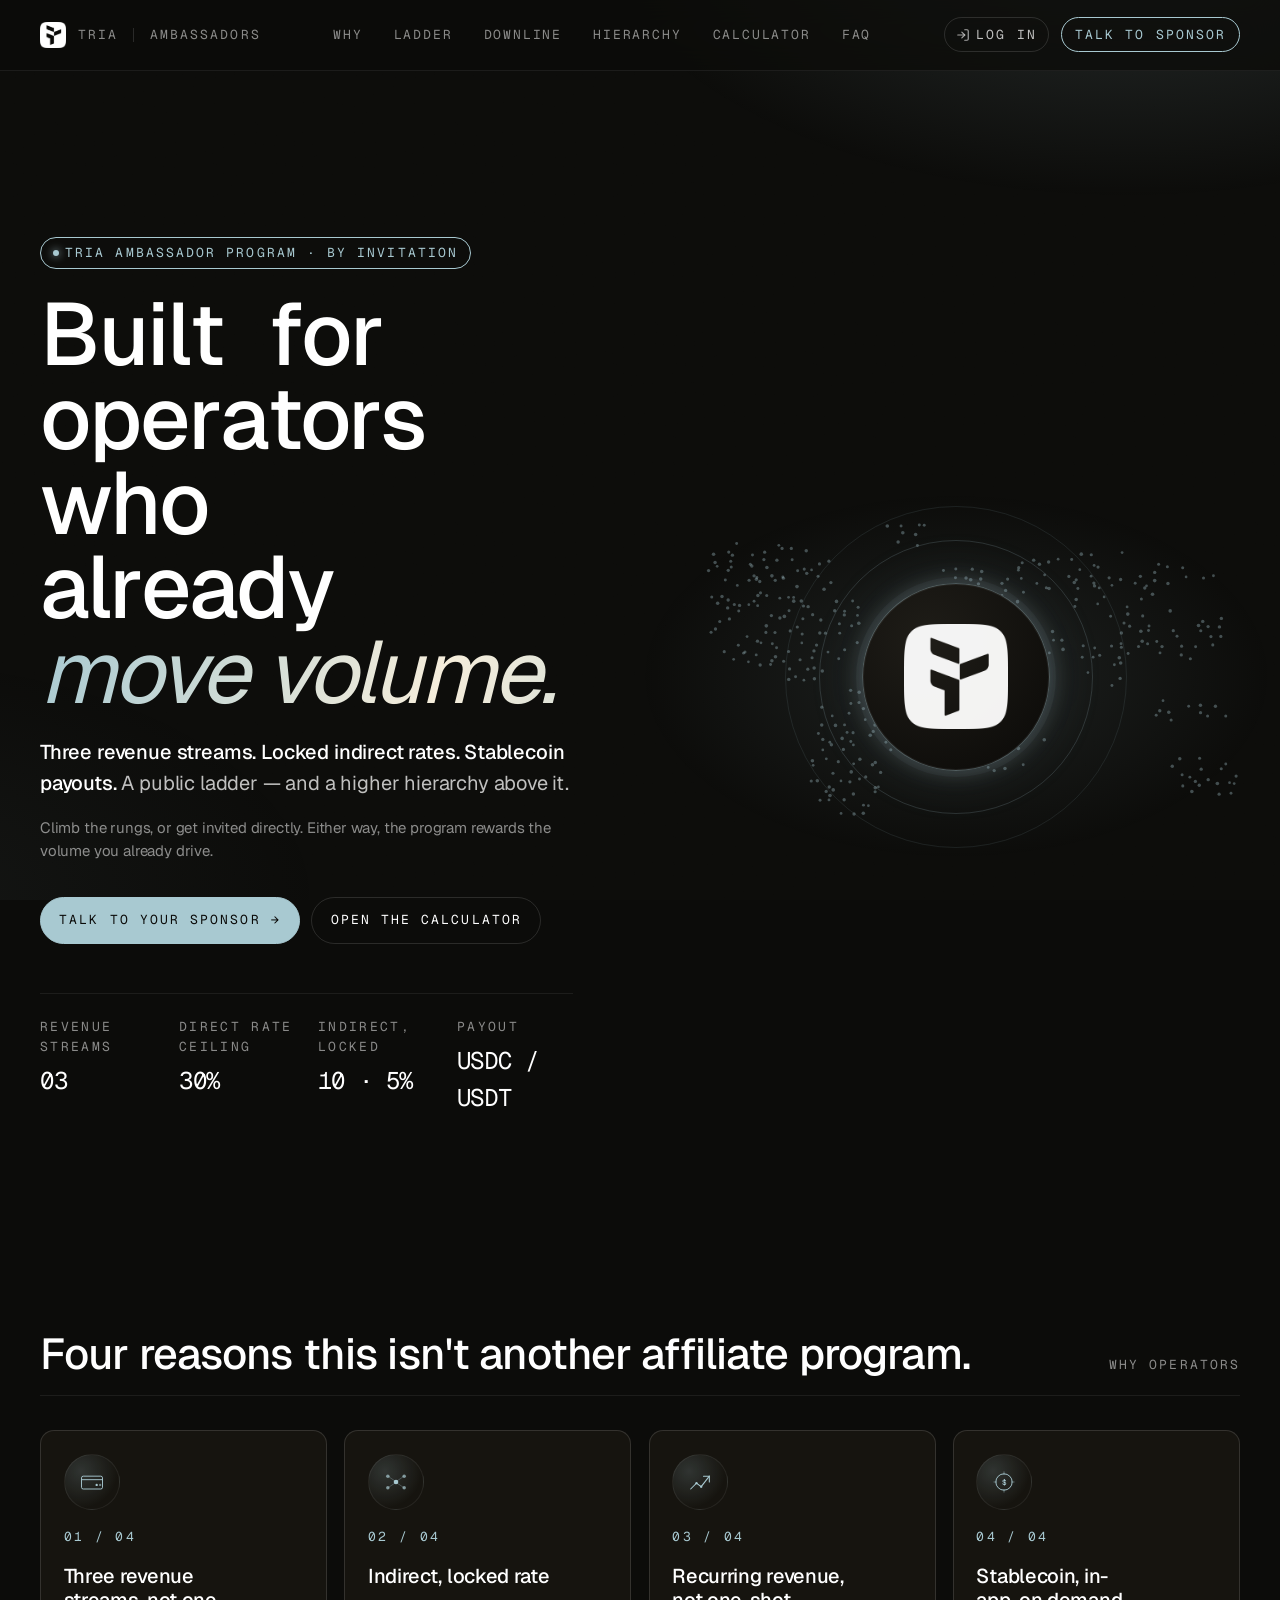
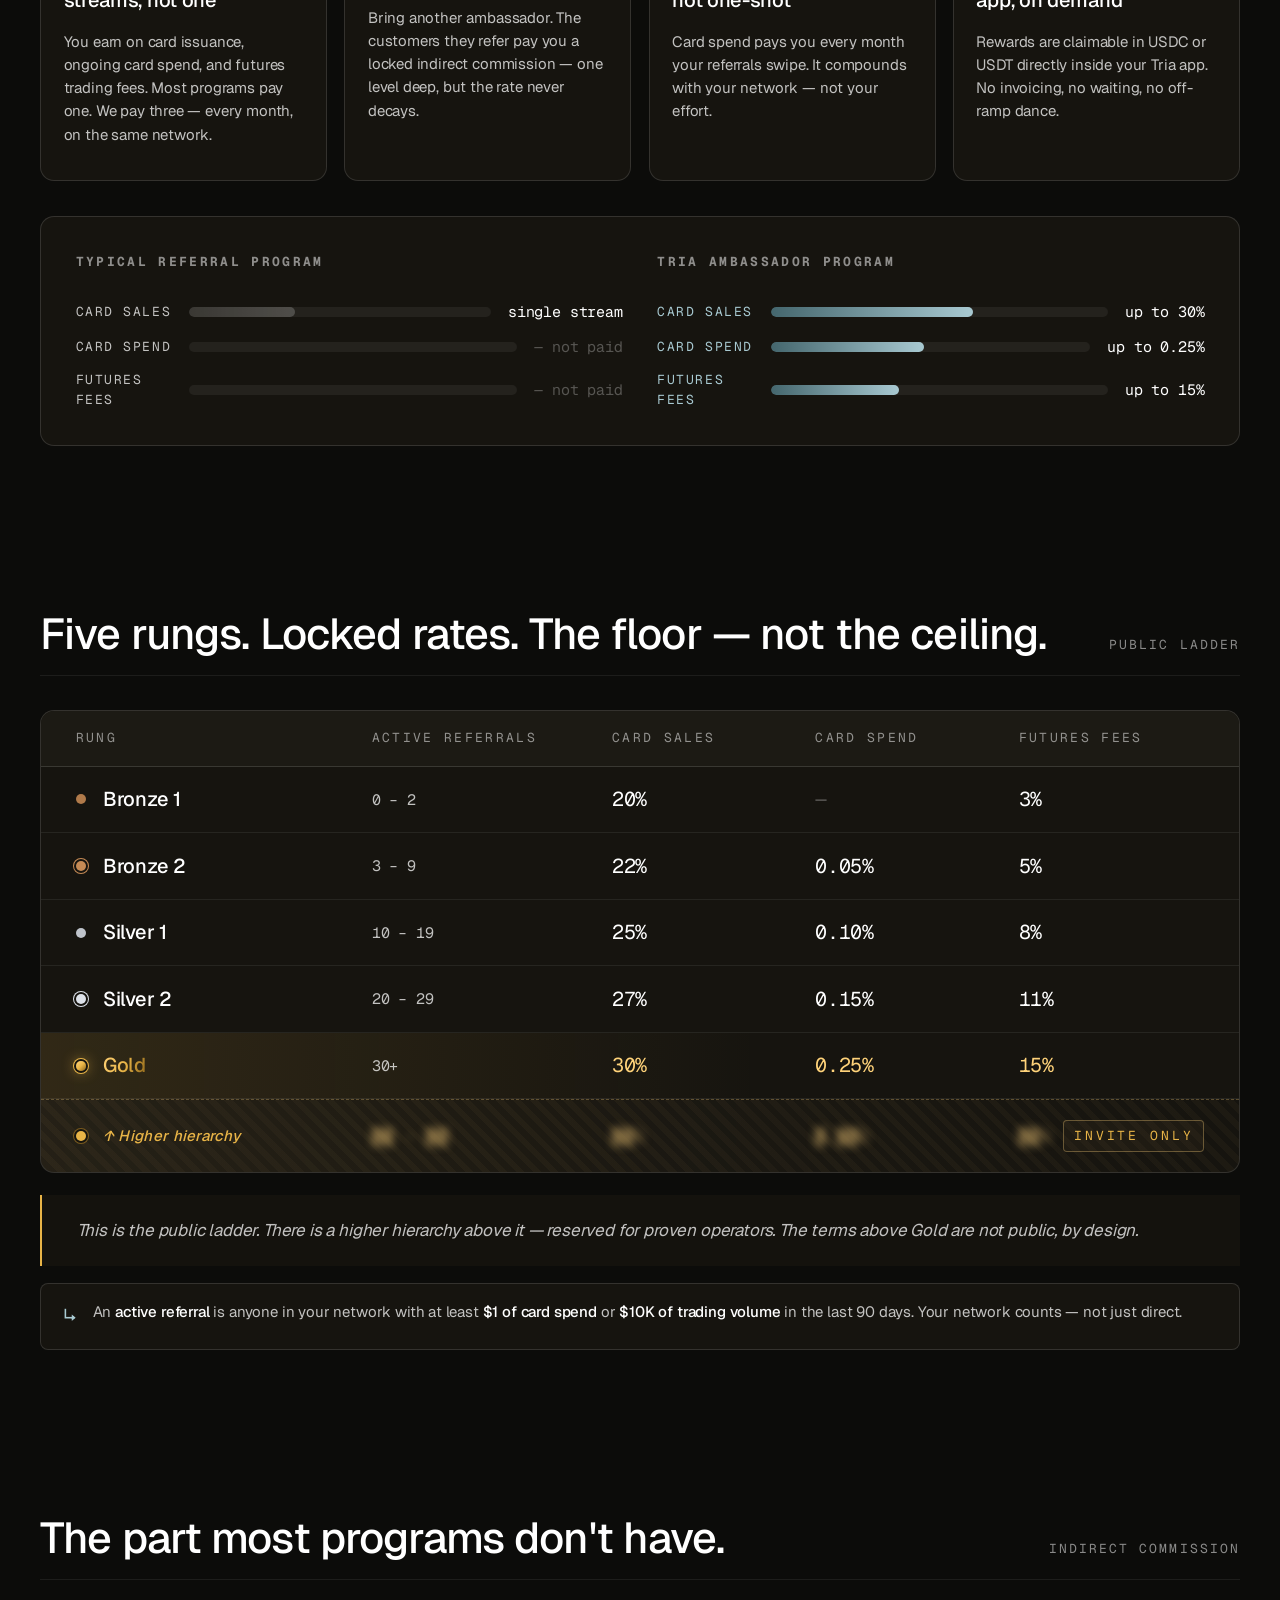
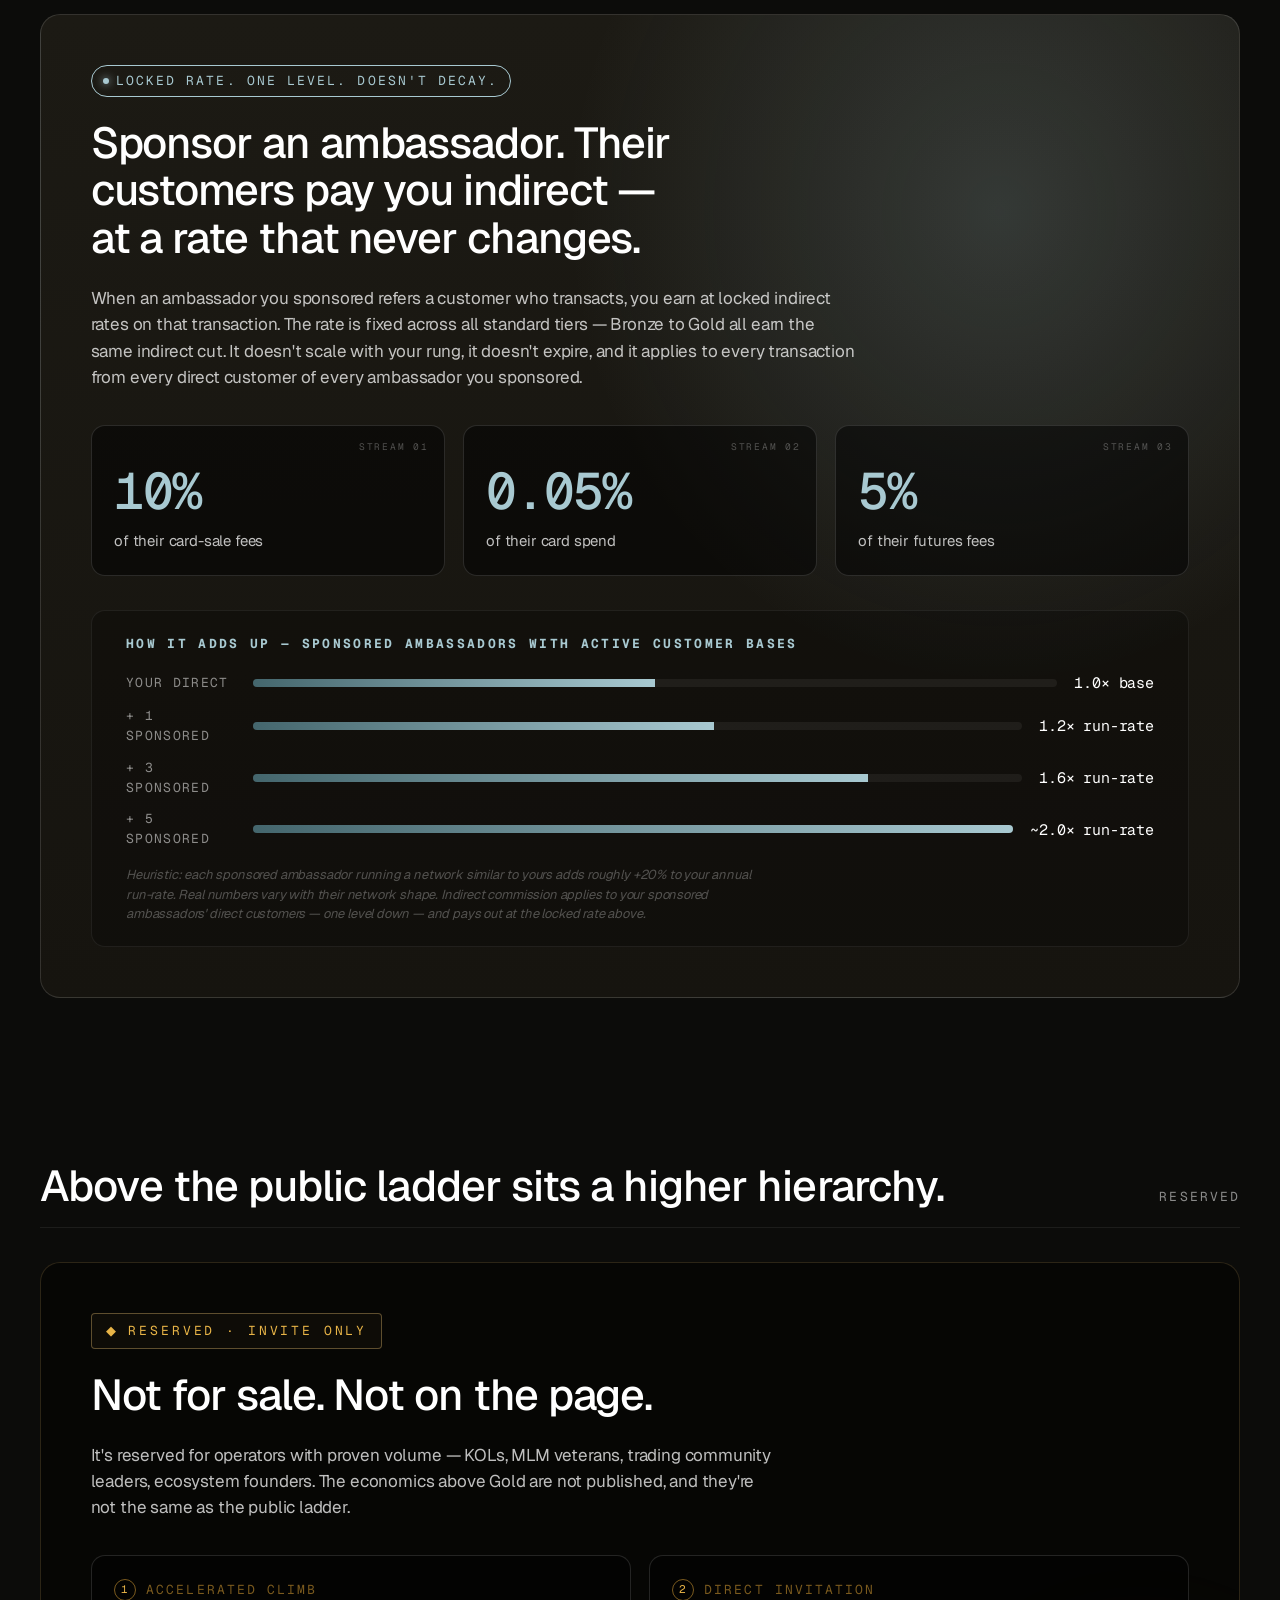
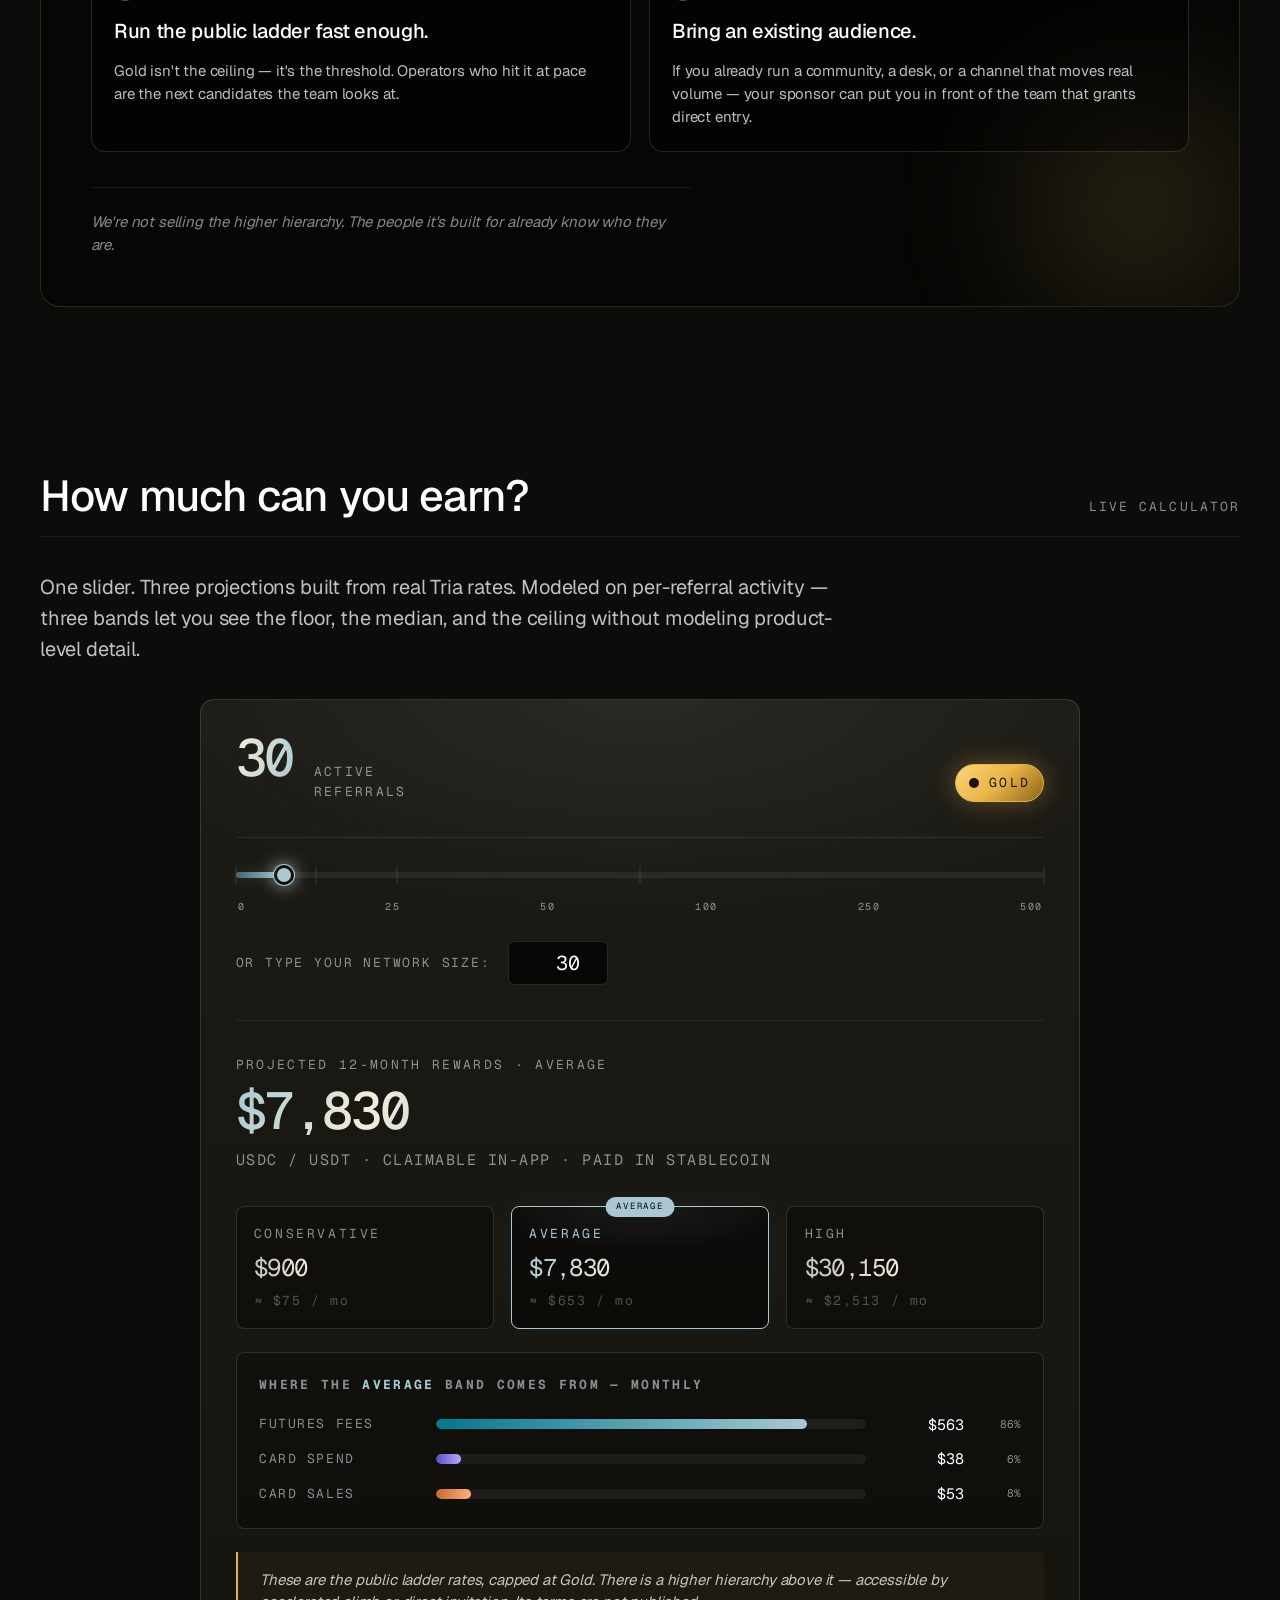
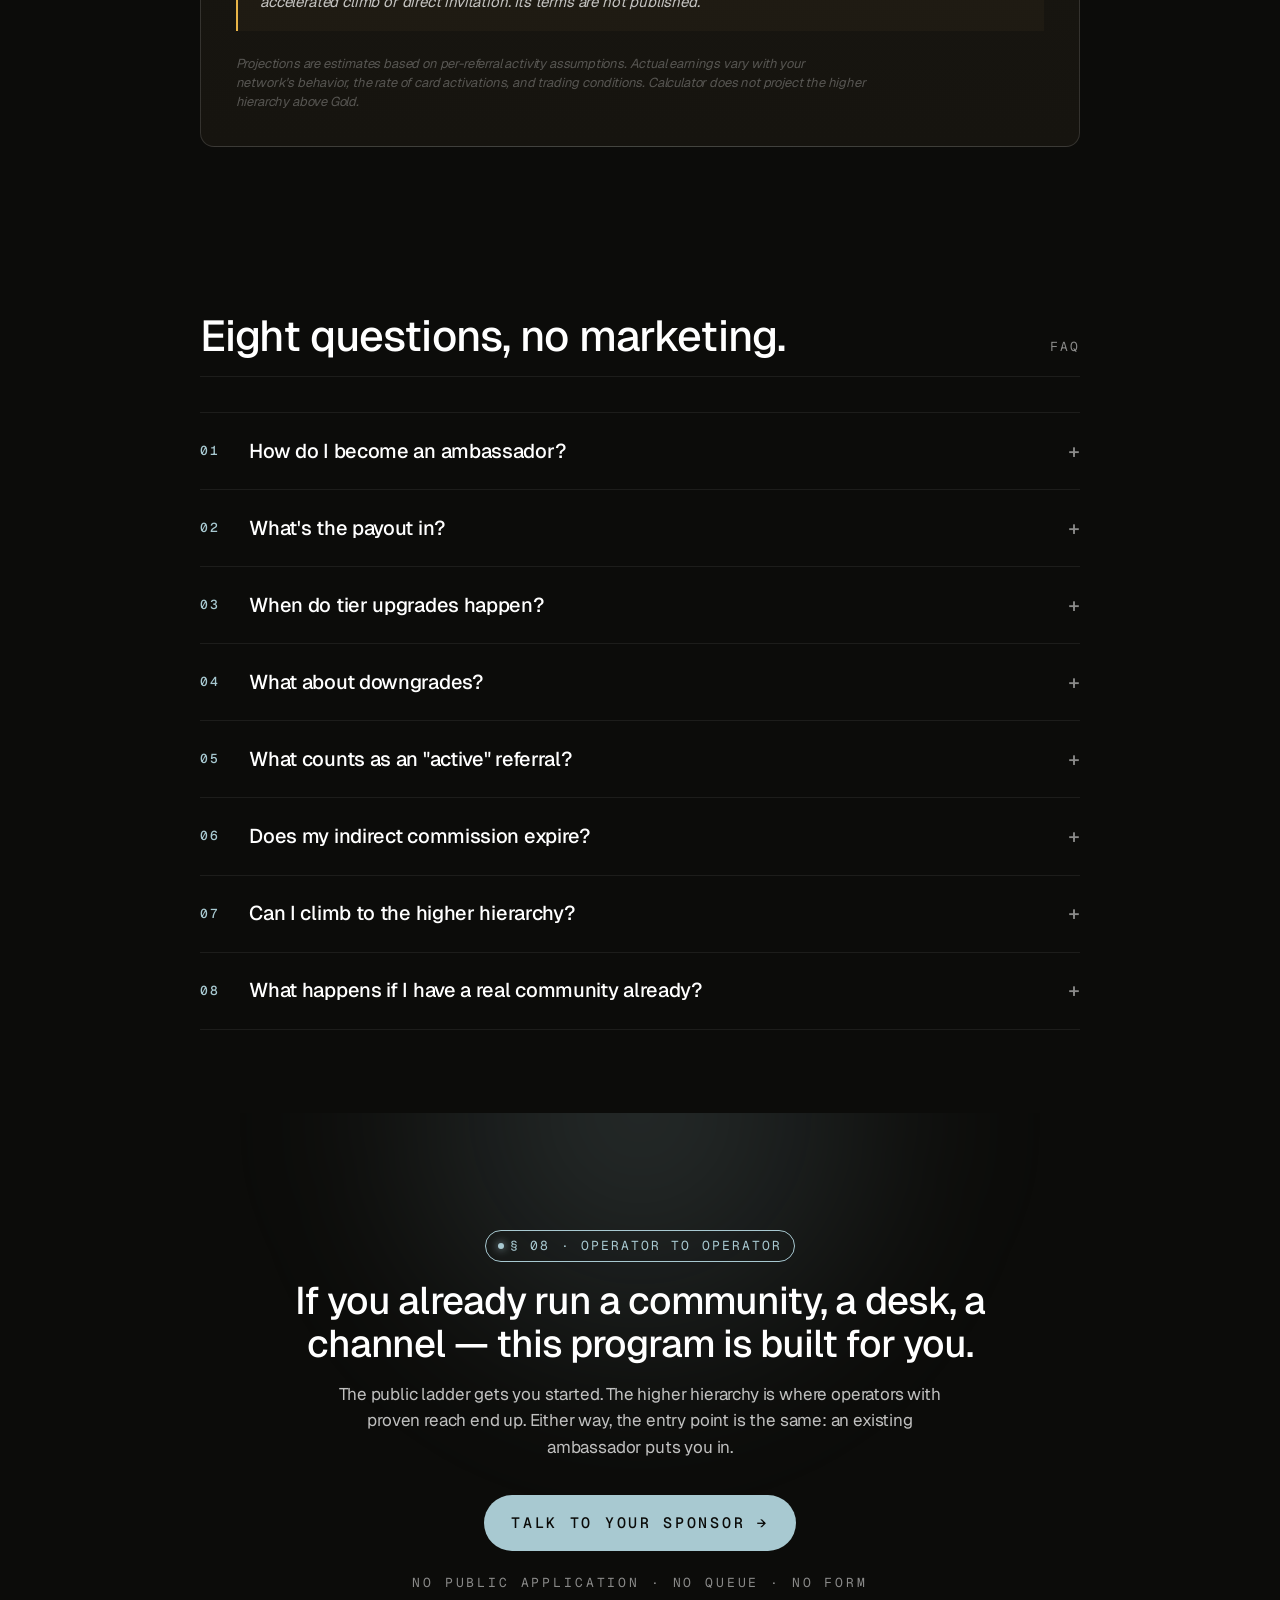
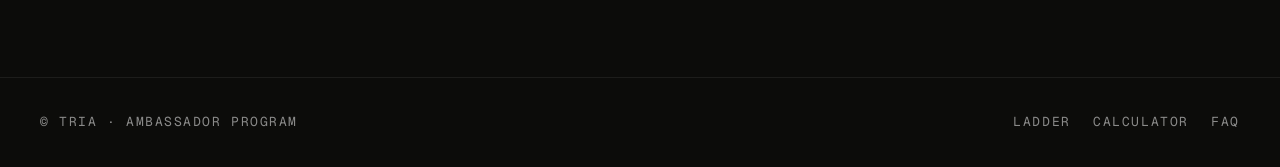
==== commit affd4ab5: "Correct downline model: one-level indirect + remove section numbers Source of truth: verified agains" ====
--- a/landing/index.html
+++ b/landing/index.html
@@ -4,7 +4,7 @@
   <meta charset="utf-8" />
   <meta name="viewport" content="width=device-width, initial-scale=1" />
   <title>Tria Ambassadors — Built for operators who already move volume.</title>
-  <meta name="description" content="Three revenue streams. Lifetime downline. Stablecoin payouts. A public ladder — and a higher hierarchy above it." />
+  <meta name="description" content="Three revenue streams. Locked indirect rates. Stablecoin payouts. A public ladder — and a higher hierarchy above it." />
 
   <link rel="preconnect" href="https://fonts.googleapis.com" />
   <link rel="preconnect" href="https://fonts.gstatic.com" crossorigin />
@@ -56,7 +56,7 @@
           <span class="h1-anim line-2" data-line="who already" data-accent="move volume."></span>
         </h1>
         <p class="sub reveal-3">
-          <strong>Three revenue streams. Lifetime downline. Stablecoin payouts.</strong>
+          <strong>Three revenue streams. Locked indirect rates. Stablecoin payouts.</strong>
           A public ladder — and a higher hierarchy above it.
         </p>
         <p class="smaller reveal-3">
@@ -113,7 +113,6 @@
 <section class="block" id="why" data-screen-label="02 Why operators">
   <div class="container">
     <div class="section-label">
-      <span class="num">§ 02</span>
       <span class="title">Four reasons this isn't another affiliate program.</span>
       <span class="caption">Why operators</span>
     </div>
@@ -148,8 +147,8 @@
           </svg>
         </div>
         <div class="num">02 / 04</div>
-        <h3>Lifetime downline</h3>
-        <p>Bring another ambassador. Their entire production pays you indirect commission. Forever. Locked rate, no decay.</p>
+        <h3>Indirect, locked rate</h3>
+        <p>Bring another ambassador. The customers they refer pay you a locked indirect commission — one level deep, but the rate never decays.</p>
       </article>
 
       <article class="why-card">
@@ -226,7 +225,6 @@
 <section class="block" id="ladder" data-screen-label="03 Public ladder">
   <div class="container">
     <div class="section-label">
-      <span class="num">§ 03</span>
       <span class="title">Five rungs. Locked rates. The floor — not the ceiling.</span>
       <span class="caption">Public ladder</span>
     </div>
@@ -302,22 +300,21 @@
 <section class="block" id="indirect" data-screen-label="04 Indirect">
   <div class="container">
     <div class="section-label">
-      <span class="num">§ 04</span>
       <span class="title">The part most programs don't have.</span>
       <span class="caption">Indirect commission</span>
     </div>
 
     <div class="indirect">
-      <div class="kicker"><span class="dot"></span>Locked. Forever. No decay.</div>
-      <h3>Bring another ambassador. Their downline pays you, forever.</h3>
+      <div class="kicker"><span class="dot"></span>Locked rate. One level. Doesn't decay.</div>
+      <h3>Sponsor an ambassador. Their customers pay you indirect — at a rate that never changes.</h3>
       <p class="lede">
-        When an ambassador you sponsored produces — at any rung — you earn at locked indirect rates on their entire production. These rates don't scale with your rung. They don't expire. They don't reset. They compound across your sponsored ambassadors and the users underneath them.
+        When an ambassador you sponsored refers a customer who transacts, you earn at locked indirect rates on that transaction. The rate is fixed across all standard tiers — Bronze to Gold all earn the same indirect cut. It doesn't scale with your rung, it doesn't expire, and it applies to every transaction from every direct customer of every ambassador you sponsored.
       </p>
 
       <div class="indirect-rates">
         <div class="rate-tile" data-tag="Stream 01">
           <div class="val">10%</div>
-          <div class="lbl">of their card sales</div>
+          <div class="lbl">of their card-sale fees</div>
         </div>
         <div class="rate-tile" data-tag="Stream 02">
           <div class="val">0.05%</div>
@@ -330,7 +327,7 @@
       </div>
 
       <div class="indirect-compound">
-        <h4>How it compounds — 5 sub-ambassadors mirroring your network</h4>
+        <h4>How it adds up — sponsored ambassadors with active customer bases</h4>
         <div class="compound-rows">
           <div class="compound-row">
             <span class="k">Your direct</span>
@@ -338,22 +335,22 @@
             <span class="v">1.0× base</span>
           </div>
           <div class="compound-row">
-            <span class="k">+ 1 sub</span>
+            <span class="k">+ 1 sponsored</span>
             <div class="track"><div class="fill" style="width: 60%; animation-delay: 0.2s;"></div></div>
             <span class="v">1.2× run-rate</span>
           </div>
           <div class="compound-row">
-            <span class="k">+ 3 subs</span>
+            <span class="k">+ 3 sponsored</span>
             <div class="track"><div class="fill" style="width: 80%; animation-delay: 0.4s;"></div></div>
             <span class="v">1.6× run-rate</span>
           </div>
           <div class="compound-row">
-            <span class="k">+ 5 subs</span>
+            <span class="k">+ 5 sponsored</span>
             <div class="track"><div class="fill" style="width: 100%; animation-delay: 0.6s;"></div></div>
             <span class="v">~2.0× run-rate</span>
           </div>
         </div>
-        <div class="calc-foot" style="margin-top: 16px;">Heuristic: each sub-ambassador running a network similar to yours adds roughly +20% to your annual run-rate. Real numbers vary with their network shape.</div>
+        <div class="calc-foot" style="margin-top: 16px;">Heuristic: each sponsored ambassador running a network similar to yours adds roughly +20% to your annual run-rate. Real numbers vary with their network shape. Indirect commission applies to your sponsored ambassadors' direct customers — one level down — and pays out at the locked rate above.</div>
       </div>
     </div>
   </div>
@@ -363,7 +360,6 @@
 <section class="block" id="hierarchy" data-screen-label="05 Hierarchy">
   <div class="container">
     <div class="section-label">
-      <span class="num">§ 05</span>
       <span class="title">Above the public ladder sits a higher hierarchy.</span>
       <span class="caption">Reserved</span>
     </div>
@@ -401,7 +397,6 @@
 <section class="block" id="calculator" data-screen-label="06 Calculator">
   <div class="container">
     <div class="section-label">
-      <span class="num">§ 06</span>
       <span class="title">How much can you earn?</span>
       <span class="caption">Live calculator</span>
     </div>
@@ -520,7 +515,6 @@
 <section class="block" id="faq" data-screen-label="07 FAQ">
   <div class="container container-narrow">
     <div class="section-label">
-      <span class="num">§ 07</span>
       <span class="title">Eight questions, no marketing.</span>
       <span class="caption">FAQ</span>
     </div>
--- a/landing/landing.css
+++ b/landing/landing.css
@@ -1552,3 +1552,161 @@
 .reveal-2 { animation: fadeUp 0.7s 0.18s both cubic-bezier(0.2, 0.7, 0.2, 1); }
 .reveal-3 { animation: fadeUp 0.7s 0.32s both cubic-bezier(0.2, 0.7, 0.2, 1); }
 .reveal-4 { animation: fadeUp 0.7s 0.46s both cubic-bezier(0.2, 0.7, 0.2, 1); }
+
+/* ============================================================
+   MOBILE FIXES — overrides for ≤ 760px (then ≤ 420px polish)
+   Tuned against iPhone-class viewports (360 – 430 px wide).
+   ============================================================ */
+@media (max-width: 760px) {
+  /* Hero grid — the SVG's intrinsic viewBox (800×500) makes the world-map
+     act as min-content 800px wide. That stretches the implicit grid track
+     past the container and clips every text element. The fix has to land
+     on both the grid template AND the SVG itself, since min-width: 0 on
+     the wrapper doesn't propagate to the SVG's intrinsic sizing. */
+  .hero {
+    grid-template-columns: minmax(0, 1fr);
+    overflow-x: clip;
+  }
+  .hero > div { min-width: 0; max-width: 100%; }
+  .world-map,
+  .world-map svg { min-width: 0; max-width: 100%; }
+
+  /* H1 — let words wrap on narrow viewports.
+     Secondary cause: .h1-anim was inline-block, which grows to fit the
+     longest line. Switching to block lets the child words wrap naturally. */
+  .hero h1 {
+    font-size: clamp(2rem, 9vw, 2.5rem);
+    line-height: 1.05;
+    letter-spacing: -0.028em;
+  }
+  .h1-anim { display: block; max-width: 100%; }
+  .h1-anim .word { white-space: normal; }
+  .h1-anim .word.accent-word { padding-right: 0.12em; }
+  /* The <br/> between line-1 and line-2 leaves a phantom 43px gap when
+     both .h1-anim spans are display: block (the <br/> creates its own line
+     box of font-height ≈ 43px). Hide it on mobile — the block layout
+     already stacks the two lines cleanly. */
+  .hero h1 br { display: none; }
+  .h1-anim.line-2 { margin-top: 0.12em; }
+
+  .hero .sub { max-width: 100%; }
+  .hero .smaller { max-width: 100%; }
+
+  /* World map — shorter section and dramatically smaller centerpiece.
+     Previous: aspect-ratio 16/11 + 188px orb → orb was ~48% of viewport.
+     New: aspect-ratio 16/9 + ~120px orb → orb sits at ~31% of viewport. */
+  .world-map { aspect-ratio: 16 / 9; max-height: 280px; }
+  .world-map .center-tria { width: 120px; height: 120px; }
+  .world-map .center-tria::before { inset: -22px; }
+  .world-map .center-tria::after  { inset: -44px; }
+  .world-map .center-tria img { width: 58%; height: 58%; }
+
+  /* Top nav — pack brand + login + CTA into 360–390px viewports. */
+  .topnav-inner { padding-inline: var(--space-3); gap: var(--space-2); }
+  .topnav .brand { font-size: 12px; gap: 5px; }
+  .topnav .brand img { width: 22px; height: 22px; }
+  .topnav .brand .pipe { height: 12px; }
+  .topnav .nav-actions { gap: 6px; flex-shrink: 0; }
+  .topnav .nav-login,
+  .topnav .nav-cta {
+    font-size: 9.5px;
+    letter-spacing: 0.08em;
+    padding: 0.5em 0.7em;
+  }
+  .topnav .nav-login svg { width: 11px; height: 11px; }
+
+  /* Section labels — long titles like "Four reasons this isn't another
+     affiliate program" need explicit overflow-wrap to break cleanly. */
+  .section-label .title {
+    font-size: clamp(1.5rem, 5.6vw, 1.875rem);
+    line-height: 1.1;
+    overflow-wrap: break-word;
+    hyphens: auto;
+  }
+
+  /* Hero strip — keep the 2x2 grid tight on small screens */
+  .hero-strip { padding: var(--space-3) 0; }
+  .hero-strip-item .val { font-size: var(--text-lg); }
+
+  /* Ladder rows — restructure so the rung name is a full-width header
+     and the 4 stat cells fall into a clean 2×2 grid below it. The default
+     mobile rule was a flat 2-col grid with 5 items per row, which produced
+     a Bronze 1 cell sharing a row with "Active refs" and an orphan
+     "Futures" cell on the third row. */
+  .ladder-row,
+  .ladder-phantom { gap: var(--space-2) var(--space-3); }
+  .ladder-row > .rung-cell,
+  .ladder-phantom > .rung-cell {
+    grid-column: 1 / -1;
+    padding-bottom: var(--space-2);
+    margin-bottom: var(--space-1);
+    border-bottom: 1px dashed var(--border-soft);
+  }
+  .ladder-row .num,
+  .ladder-row .ref-range,
+  .ladder-phantom .num,
+  .ladder-phantom .ref-range { font-size: var(--text-sm); }
+
+  /* Compound rows ("How it compounds — 5 sub-ambassadors").
+     Was a 3-column grid (110px label / 1fr track / auto value) — the value
+     "~2.0× run-rate" wrapped to 2 lines on mobile, squeezing the track to
+     ~36px and making the bars effectively invisible. Restructure to a
+     two-row template: label + value share row 1, track spans both columns
+     of row 2 at full width. */
+  .compound-row {
+    grid-template-columns: 1fr auto;
+    grid-template-areas:
+      "k v"
+      "track track";
+    gap: 4px var(--space-3);
+    align-items: center;
+  }
+  .compound-row .k     { grid-area: k; }
+  .compound-row .v     { grid-area: v; white-space: nowrap; }
+  .compound-row .track { grid-area: track; height: 8px; }
+
+  /* Calculator breakdown rows.
+     Was a 4-column grid (160px label / 1fr track / auto value / auto pct).
+     Same squeeze problem. Move the track onto its own row spanning full
+     width; label + value + pct share row 1. */
+  .bd-row {
+    grid-template-columns: 1fr auto auto;
+    grid-template-areas:
+      "k v pct"
+      "track track track";
+    gap: 4px var(--space-2);
+    align-items: center;
+  }
+  .bd-row .k     { grid-area: k; }
+  .bd-row .v     { grid-area: v; min-width: 0; }
+  .bd-row .pct   { grid-area: pct; }
+  .bd-row .track { grid-area: track; height: 6px; }
+}
+
+@media (max-width: 420px) {
+  /* Smallest phones — sacrifice the nav-login icon to reclaim ~20px,
+     drop the brand pipe + sub-label since the icon already brands well. */
+  .topnav .nav-login svg { display: none; }
+  .topnav .nav-login { padding: 0.5em 0.65em; }
+  .topnav .brand .pipe,
+  .topnav .brand .label-sub { display: none; }
+  /* Headline can shrink a notch more for the narrowest viewports. */
+  .hero h1 { font-size: clamp(1.8rem, 8.5vw, 2.25rem); }
+  /* Orb a touch smaller so the breathing room around it reads as intentional. */
+  .world-map .center-tria { width: 108px; height: 108px; }
+  .world-map .center-tria::before { inset: -18px; }
+  .world-map .center-tria::after  { inset: -38px; }
+  /* Kicker pill — "TRIA AMBASSADOR PROGRAM · BY INVITATION" is too long
+     for 360px viewports with white-space: nowrap. Tighten letter-spacing
+     and switch to flex-wrap so it can break across two lines when needed. */
+  .kicker {
+    white-space: normal;
+    letter-spacing: 0.10em;
+    padding: 0.4em 0.7em;
+    line-height: 1.4;
+    text-align: center;
+  }
+  /* Section-label caption that lives on the right side — let it wrap below
+     the title on the narrowest screens so it doesn't push the row wider. */
+  .section-label .caption { margin-left: 0; }
+}
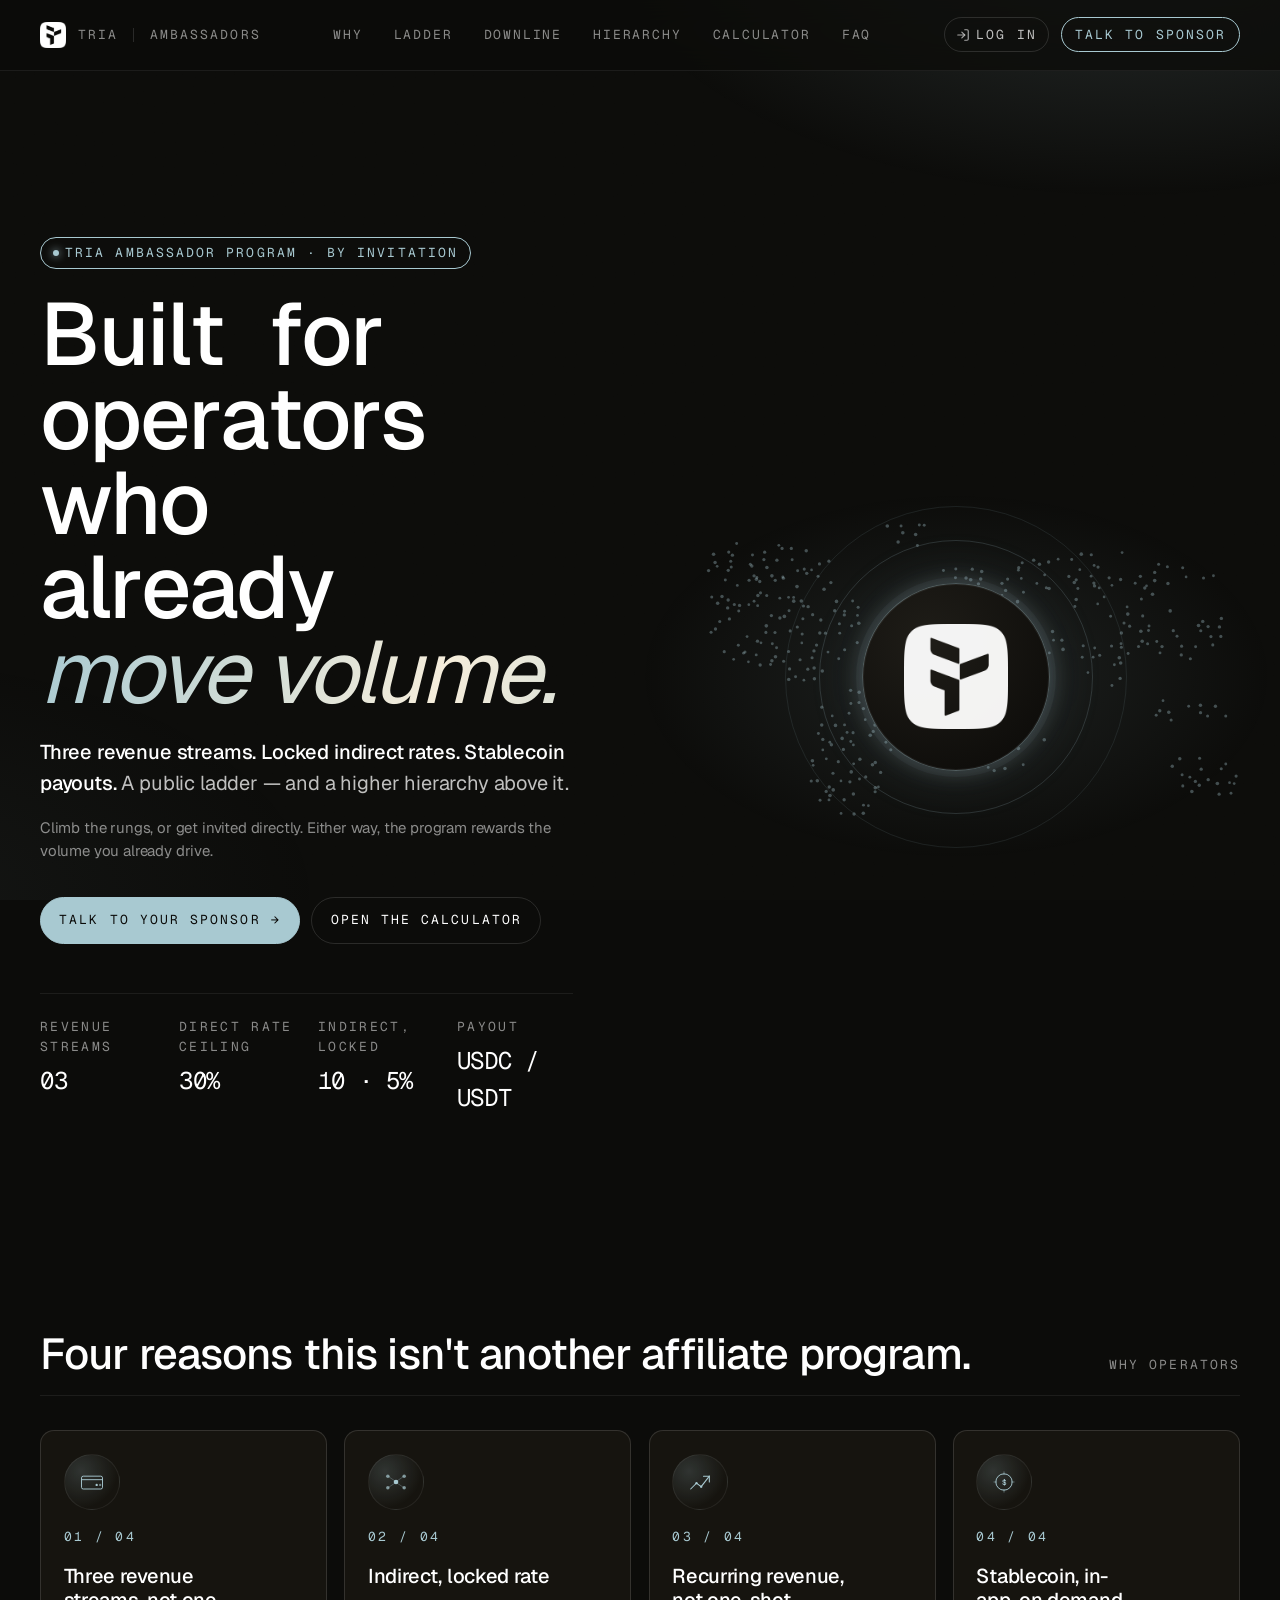
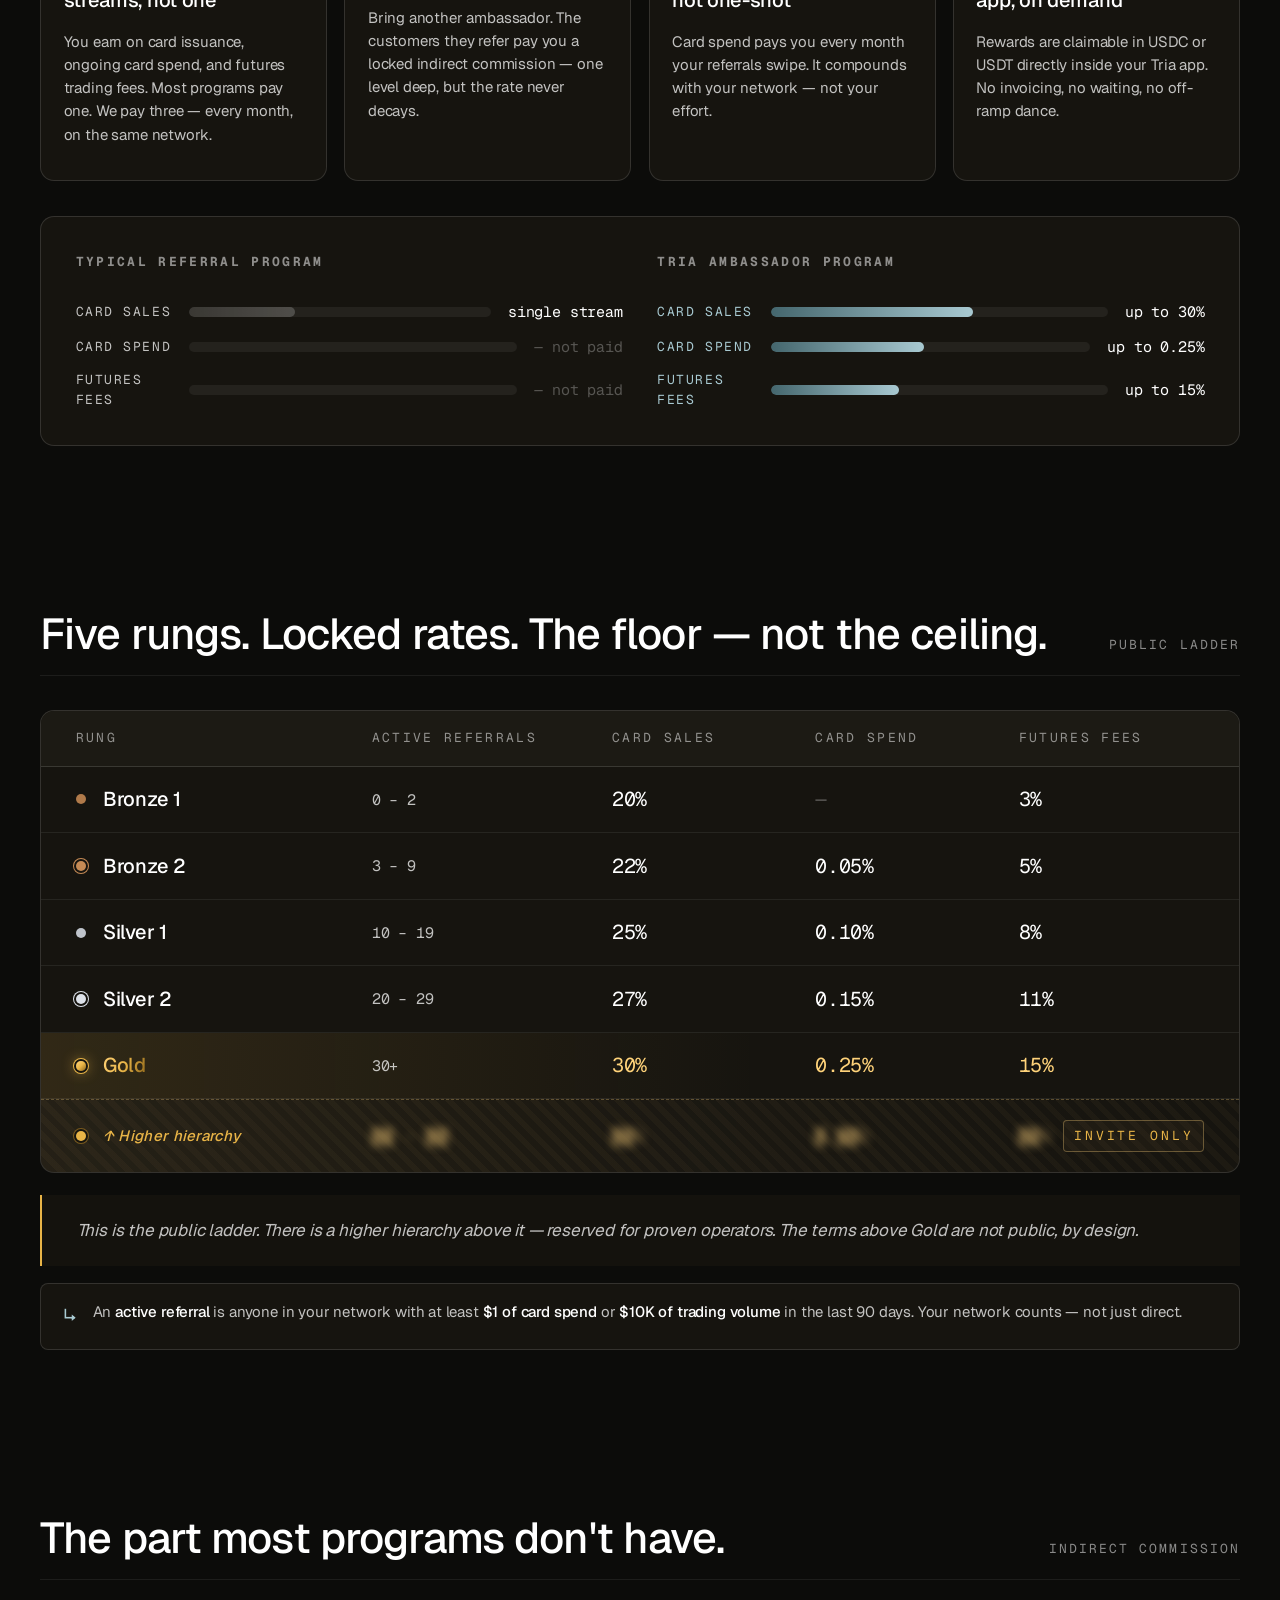
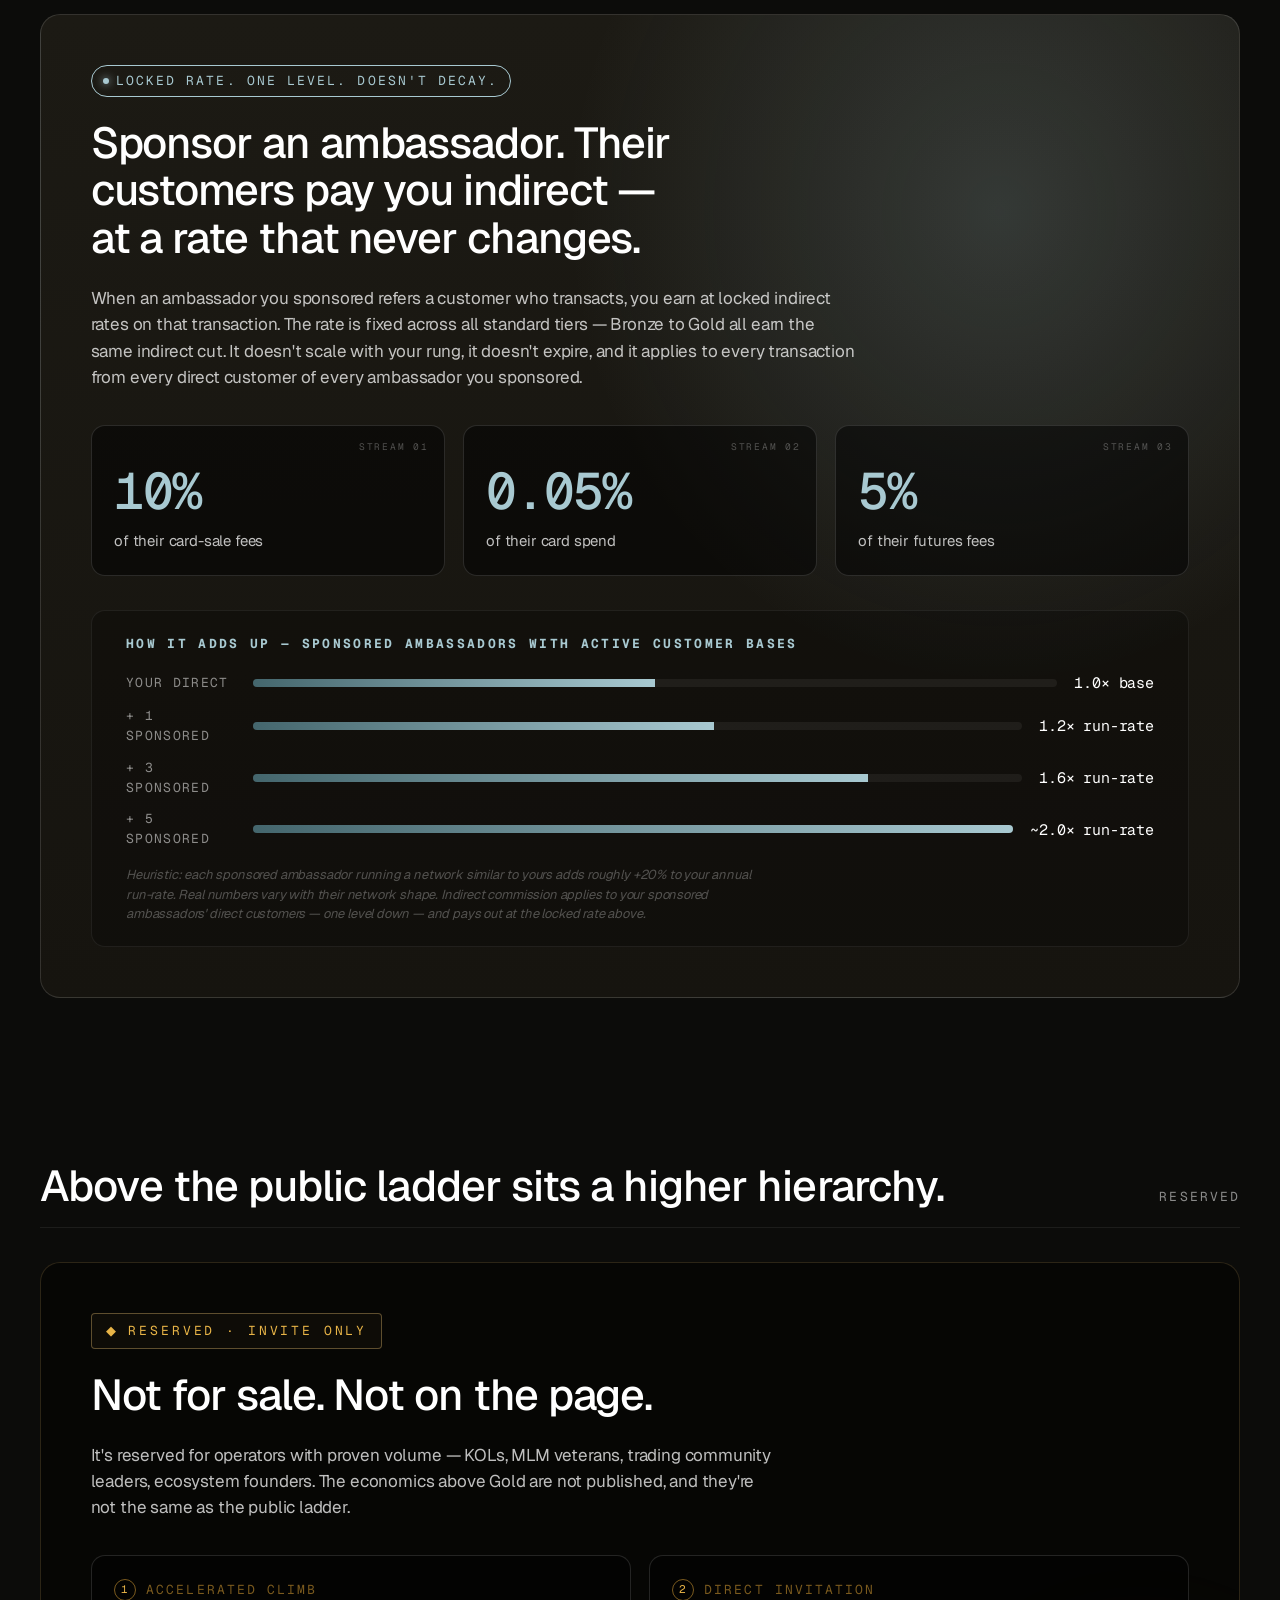
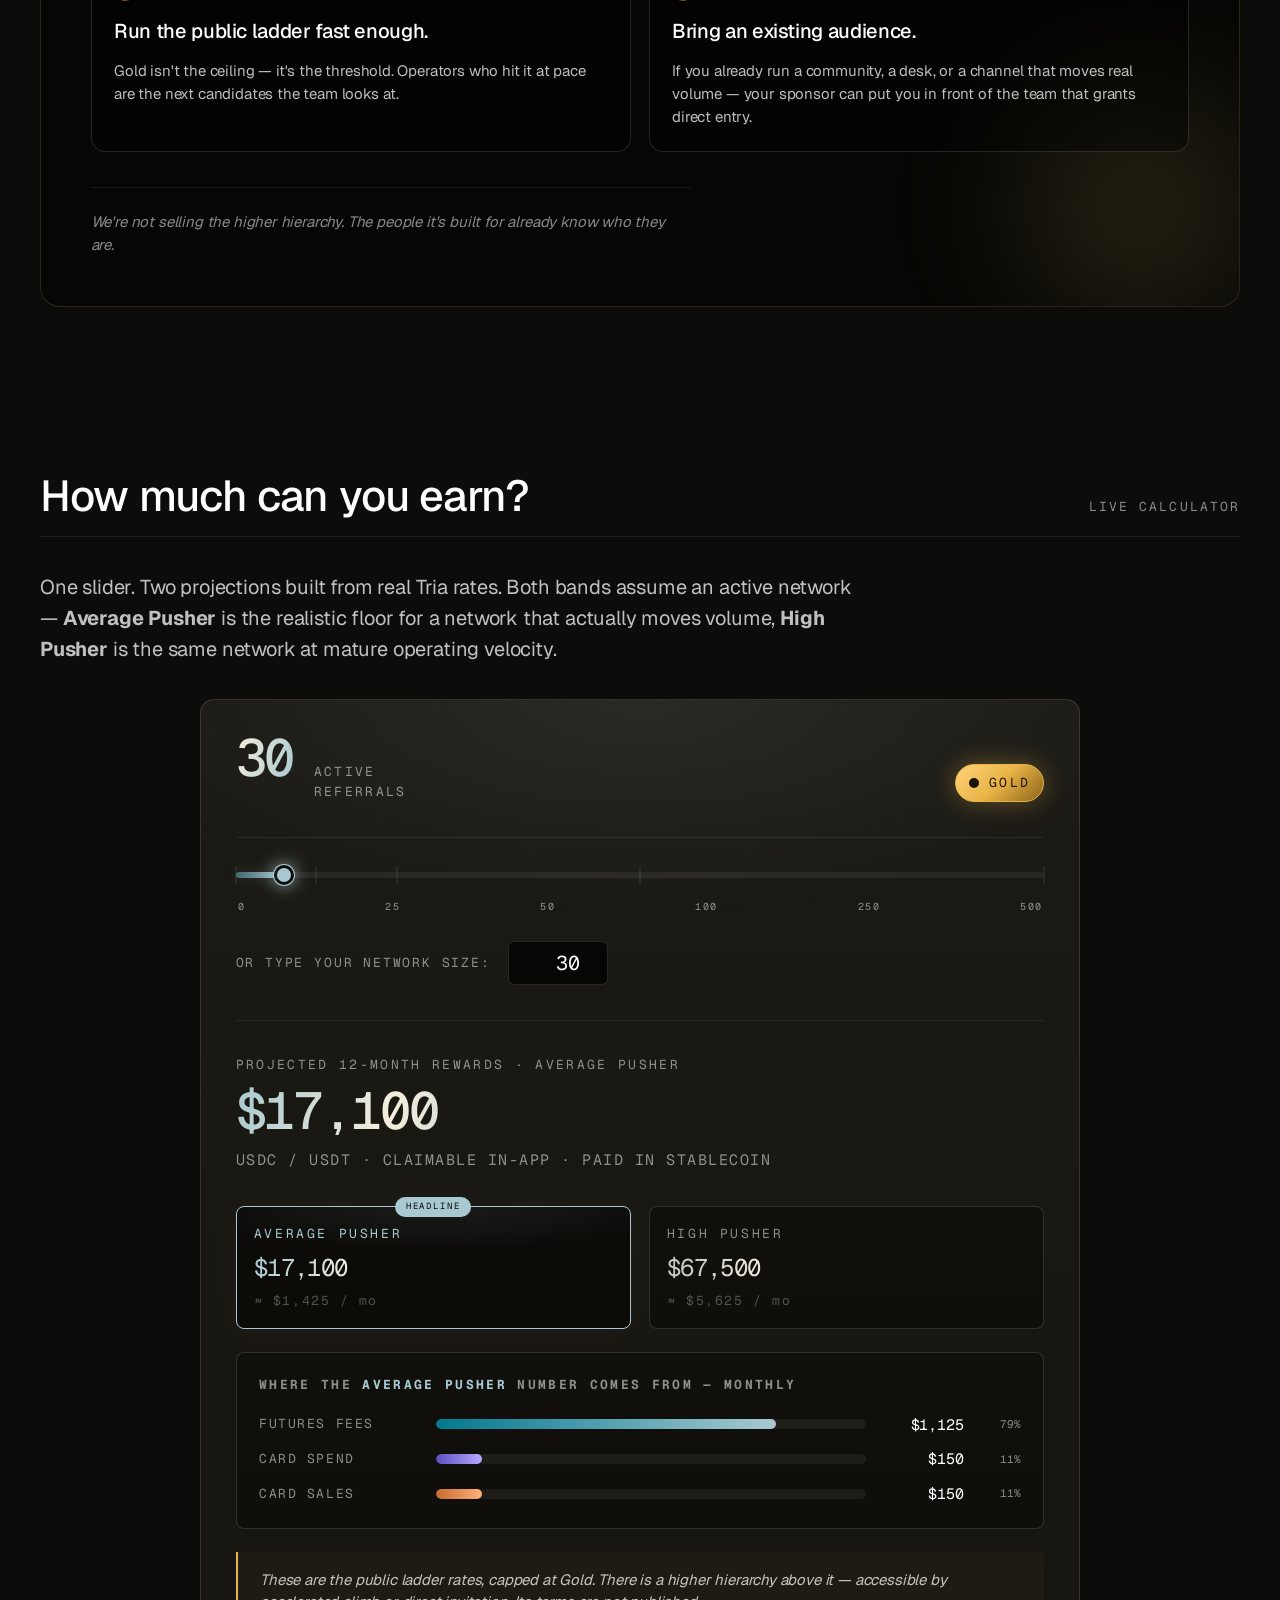
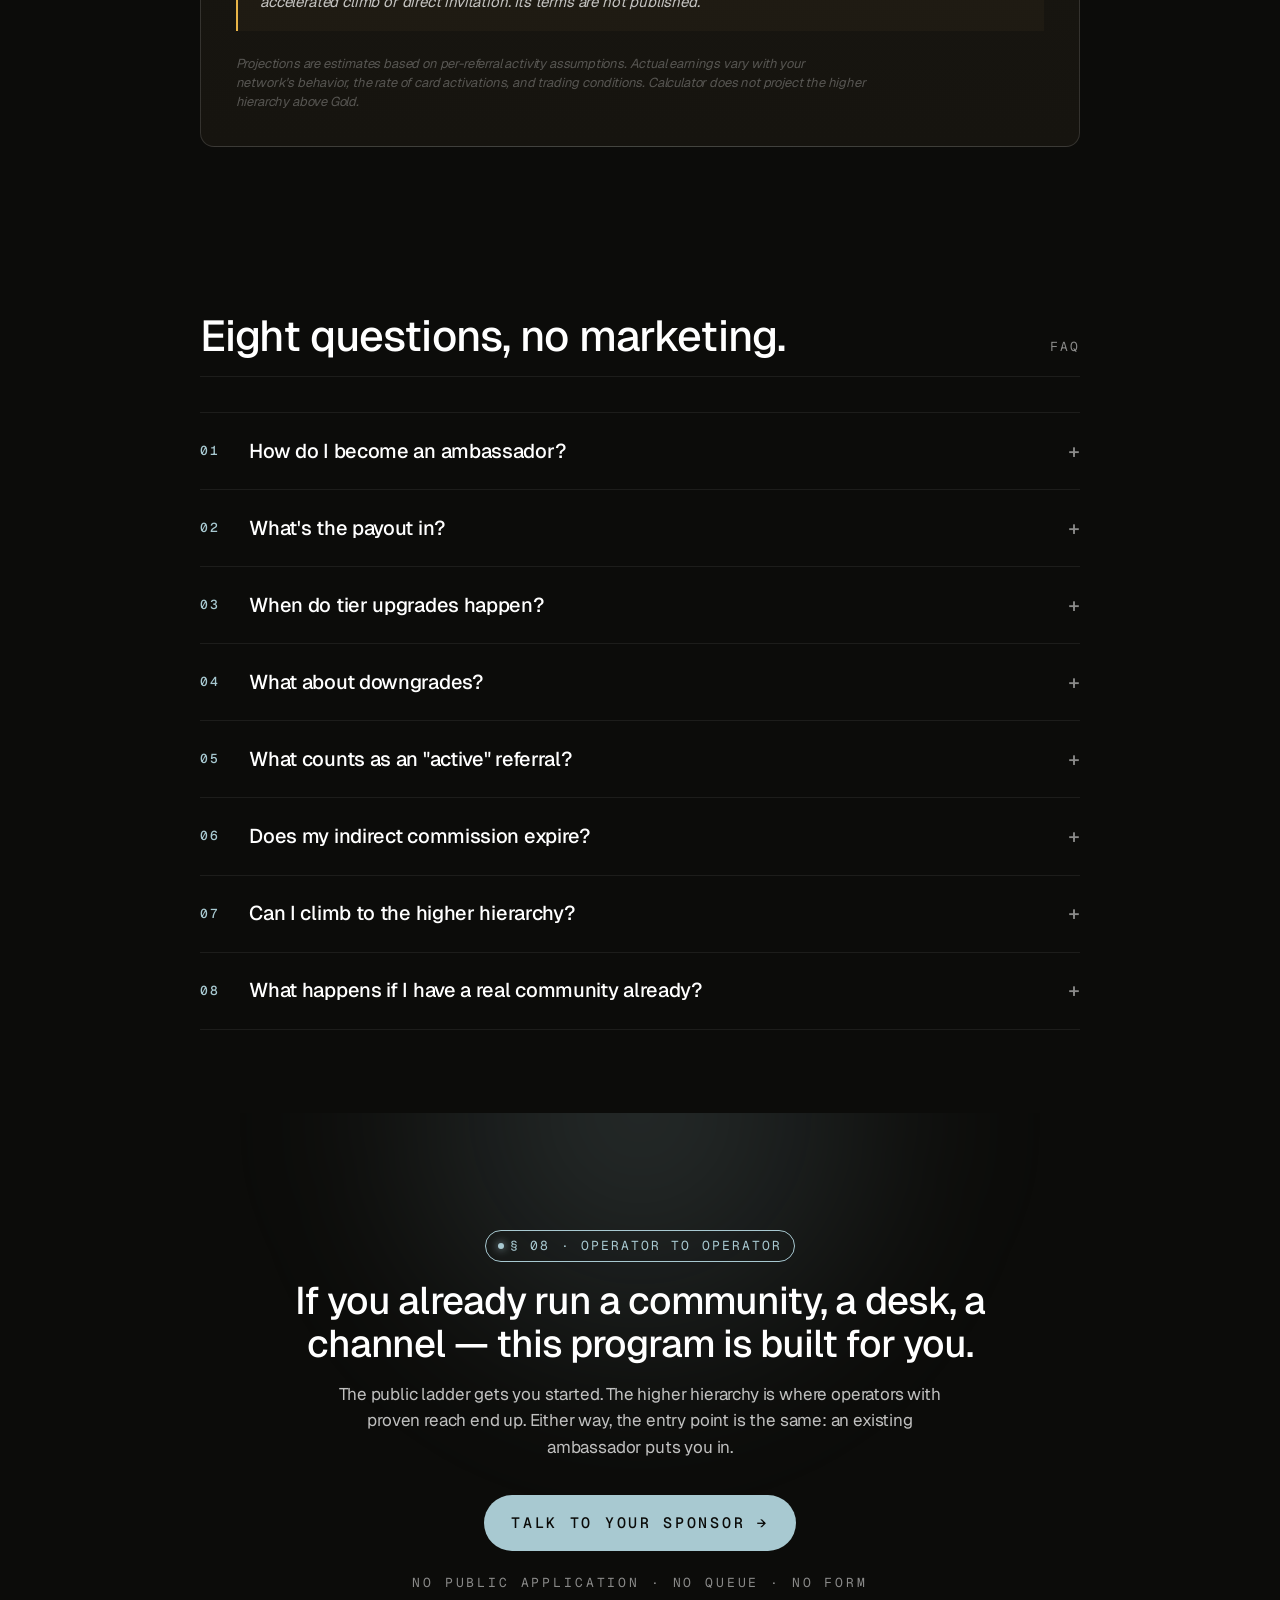
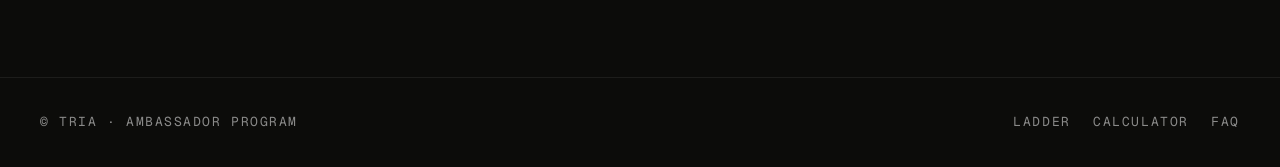
==== commit 3e736356: "Landing: sync inline calculator with standalone calc The landing's inline calculator at /landing/#ca" ====
--- a/landing/index.html
+++ b/landing/index.html
@@ -402,7 +402,7 @@
     </div>
 
     <p style="font-size: var(--text-md); color: var(--text-muted); max-width: 64ch; margin-bottom: var(--space-5);">
-      One slider. Three projections built from real Tria rates. Modeled on per-referral activity — three bands let you see the floor, the median, and the ceiling without modeling product-level detail.
+      One slider. Two projections built from real Tria rates. Both bands assume an active network — <strong>Average Pusher</strong> is the realistic floor for a network that actually moves volume, <strong>High Pusher</strong> is the same network at mature operating velocity.
     </p>
 
     <div class="calc">
@@ -451,51 +451,46 @@
 
       <!-- Headline -->
       <div class="calc-headline">
-        <div class="lbl">Projected 12-month rewards · Average</div>
-        <div class="calc-headline-num" id="headlineNum">$7,830</div>
+        <div class="lbl">Projected 12-month rewards · Average Pusher</div>
+        <div class="calc-headline-num" id="headlineNum">$17,100</div>
         <div class="calc-headline-sub">USDC / USDT · Claimable in-app · Paid in stablecoin</div>
       </div>
 
-      <!-- Three bands -->
+      <!-- Two bands -->
       <div class="calc-bands">
+        <div class="band-card featured">
+          <div class="band-name">Average Pusher</div>
+          <div class="band-amt" id="bandAvg">$17,100</div>
+          <div class="band-monthly" id="bandAvgMo">≈ $1,425 / mo</div>
+        </div>
         <div class="band-card">
-          <div class="band-name">Conservative</div>
-          <div class="band-amt" id="bandLow">$900</div>
-          <div class="band-monthly" id="bandLowMo">≈ $75 / mo</div>
-        </div>
-        <div class="band-card featured">
-          <div class="band-name">Average</div>
-          <div class="band-amt" id="bandAvg">$7,830</div>
-          <div class="band-monthly" id="bandAvgMo">≈ $653 / mo</div>
-        </div>
-        <div class="band-card">
-          <div class="band-name">High</div>
-          <div class="band-amt" id="bandHigh">$30,150</div>
-          <div class="band-monthly" id="bandHighMo">≈ $2,513 / mo</div>
+          <div class="band-name">High Pusher</div>
+          <div class="band-amt" id="bandHigh">$67,500</div>
+          <div class="band-monthly" id="bandHighMo">≈ $5,625 / mo</div>
         </div>
       </div>
 
       <!-- Breakdown -->
       <div class="calc-breakdown">
-        <h4>Where the <span>Average</span> band comes from — monthly</h4>
+        <h4>Where the <span>Average Pusher</span> number comes from — monthly</h4>
         <div class="bd-rows">
           <div class="bd-row futures">
             <span class="k">Futures fees</span>
-            <div class="track"><div class="fill" id="bdFuturesBar" style="width: 24%;"></div></div>
-            <span class="v" id="bdFutures">$156</span>
-            <span class="pct" id="bdFuturesPct">24%</span>
+            <div class="track"><div class="fill" id="bdFuturesBar" style="width: 79%;"></div></div>
+            <span class="v" id="bdFutures">$1,125</span>
+            <span class="pct" id="bdFuturesPct">79%</span>
           </div>
           <div class="bd-row spend">
             <span class="k">Card spend</span>
-            <div class="track"><div class="fill" id="bdSpendBar" style="width: 6%;"></div></div>
-            <span class="v" id="bdSpend">$38</span>
-            <span class="pct" id="bdSpendPct">6%</span>
+            <div class="track"><div class="fill" id="bdSpendBar" style="width: 11%;"></div></div>
+            <span class="v" id="bdSpend">$150</span>
+            <span class="pct" id="bdSpendPct">11%</span>
           </div>
           <div class="bd-row sales">
             <span class="k">Card sales</span>
-            <div class="track"><div class="fill" id="bdSalesBar" style="width: 70%;"></div></div>
-            <span class="v" id="bdSales">$459</span>
-            <span class="pct" id="bdSalesPct">70%</span>
+            <div class="track"><div class="fill" id="bdSalesBar" style="width: 11%;"></div></div>
+            <span class="v" id="bdSales">$150</span>
+            <span class="pct" id="bdSalesPct">11%</span>
           </div>
         </div>
       </div>
@@ -742,10 +737,16 @@
     { id: "gd", name: "Gold",     min: 30, max: Infinity, cardSales: 0.30, cardSpend: 0.0025, futures: 0.15 },
   ];
   const TRIA_FUTURES_FEE = 0.0005;
+  // Per-referral monthly assumptions. Both bands assume an active network —
+  // no "casual user" floor by design. cardActivityAnnual = gross dollar value
+  // of card-subscription sales per ref per year (new issuance + upgrades +
+  // replacements), modeled at a ~$100 middle-ground avg card price between
+  // Virtual ($20) / Signature ($90) / Premium ($225). Calibrated against
+  // ambassador throughput at a 30-ref Gold network: Avg = 5 cards/month
+  // sold, High = 25 cards/month.
   const BANDS = {
-    conservative: { volume: 25000,   spend: 50,   cardActivityAnnual: 20  },
-    average:      { volume: 250000,  spend: 500,  cardActivityAnnual: 70  },
-    high:         { volume: 1000000, spend: 1500, cardActivityAnnual: 200 },
+    averagePusher: { volume: 500000,  spend: 2000, cardActivityAnnual: 200  },
+    highPusher:    { volume: 2000000, spend: 5000, cardActivityAnnual: 1000 },
   };
   const tierFor = (refs) => TIERS.find(t => refs >= t.min && refs <= t.max) || TIERS[0];
   const monthlyForBand = (refs, tier, band) => {
@@ -766,7 +767,6 @@
   const trackFill  = $("trackFill");
   const trackThumb = $("trackThumb");
   const headlineNum= $("headlineNum");
-  const bandLow    = $("bandLow"),  bandLowMo  = $("bandLowMo");
   const bandAvg    = $("bandAvg"),  bandAvgMo  = $("bandAvgMo");
   const bandHigh   = $("bandHigh"), bandHighMo = $("bandHighMo");
   const bdFutures  = $("bdFutures"),  bdFuturesBar = $("bdFuturesBar"), bdFuturesPct = $("bdFuturesPct");
@@ -776,9 +776,8 @@
   function update(refs, opts = {}) {
     refs = Math.max(0, Math.floor(Number(refs) || 0));
     const tier = tierFor(refs);
-    const cons = monthlyForBand(refs, tier, BANDS.conservative);
-    const avg  = monthlyForBand(refs, tier, BANDS.average);
-    const hi   = monthlyForBand(refs, tier, BANDS.high);
+    const avg = monthlyForBand(refs, tier, BANDS.averagePusher);
+    const hi  = monthlyForBand(refs, tier, BANDS.highPusher);
 
     refsNum.textContent = refs.toLocaleString("en-US");
     if (!opts.skipInput) refsInput.value = refs;
@@ -793,18 +792,16 @@
     tierName.textContent = tier.name;
     tierPill.classList.toggle("is-gold", tier.id === "gd");
 
-    // Headline = Average × 12
+    // Headline = Average Pusher × 12
     headlineNum.textContent = fmt(avg.total * 12);
 
-    // Three bands
-    bandLow.textContent  = fmt(cons.total * 12);
+    // Two bands
     bandAvg.textContent  = fmt(avg.total * 12);
     bandHigh.textContent = fmt(hi.total * 12);
-    bandLowMo.textContent  = "≈ " + fmt(cons.total) + " / mo";
     bandAvgMo.textContent  = "≈ " + fmt(avg.total)  + " / mo";
     bandHighMo.textContent = "≈ " + fmt(hi.total)   + " / mo";
 
-    // Breakdown — Average band, monthly
+    // Breakdown — Average Pusher band, monthly
     const total = avg.total || 1;
     const pctFut = (avg.futures / total) * 100;
     const pctSpd = (avg.spend   / total) * 100;
--- a/landing/landing.css
+++ b/landing/landing.css
@@ -1273,7 +1273,7 @@
 .calc-bands {
   margin-top: var(--space-5);
   display: grid;
-  grid-template-columns: repeat(3, 1fr);
+  grid-template-columns: 1fr 1fr;
   gap: var(--space-3);
 }
 @media (max-width: 760px) { .calc-bands { grid-template-columns: 1fr; } }
@@ -1293,7 +1293,7 @@
   box-shadow: 0 0 32px var(--glow-3);
 }
 .band-card.featured::after {
-  content: "AVERAGE";
+  content: "HEADLINE";
   position: absolute;
   top: -10px; left: 50%;
   transform: translateX(-50%);
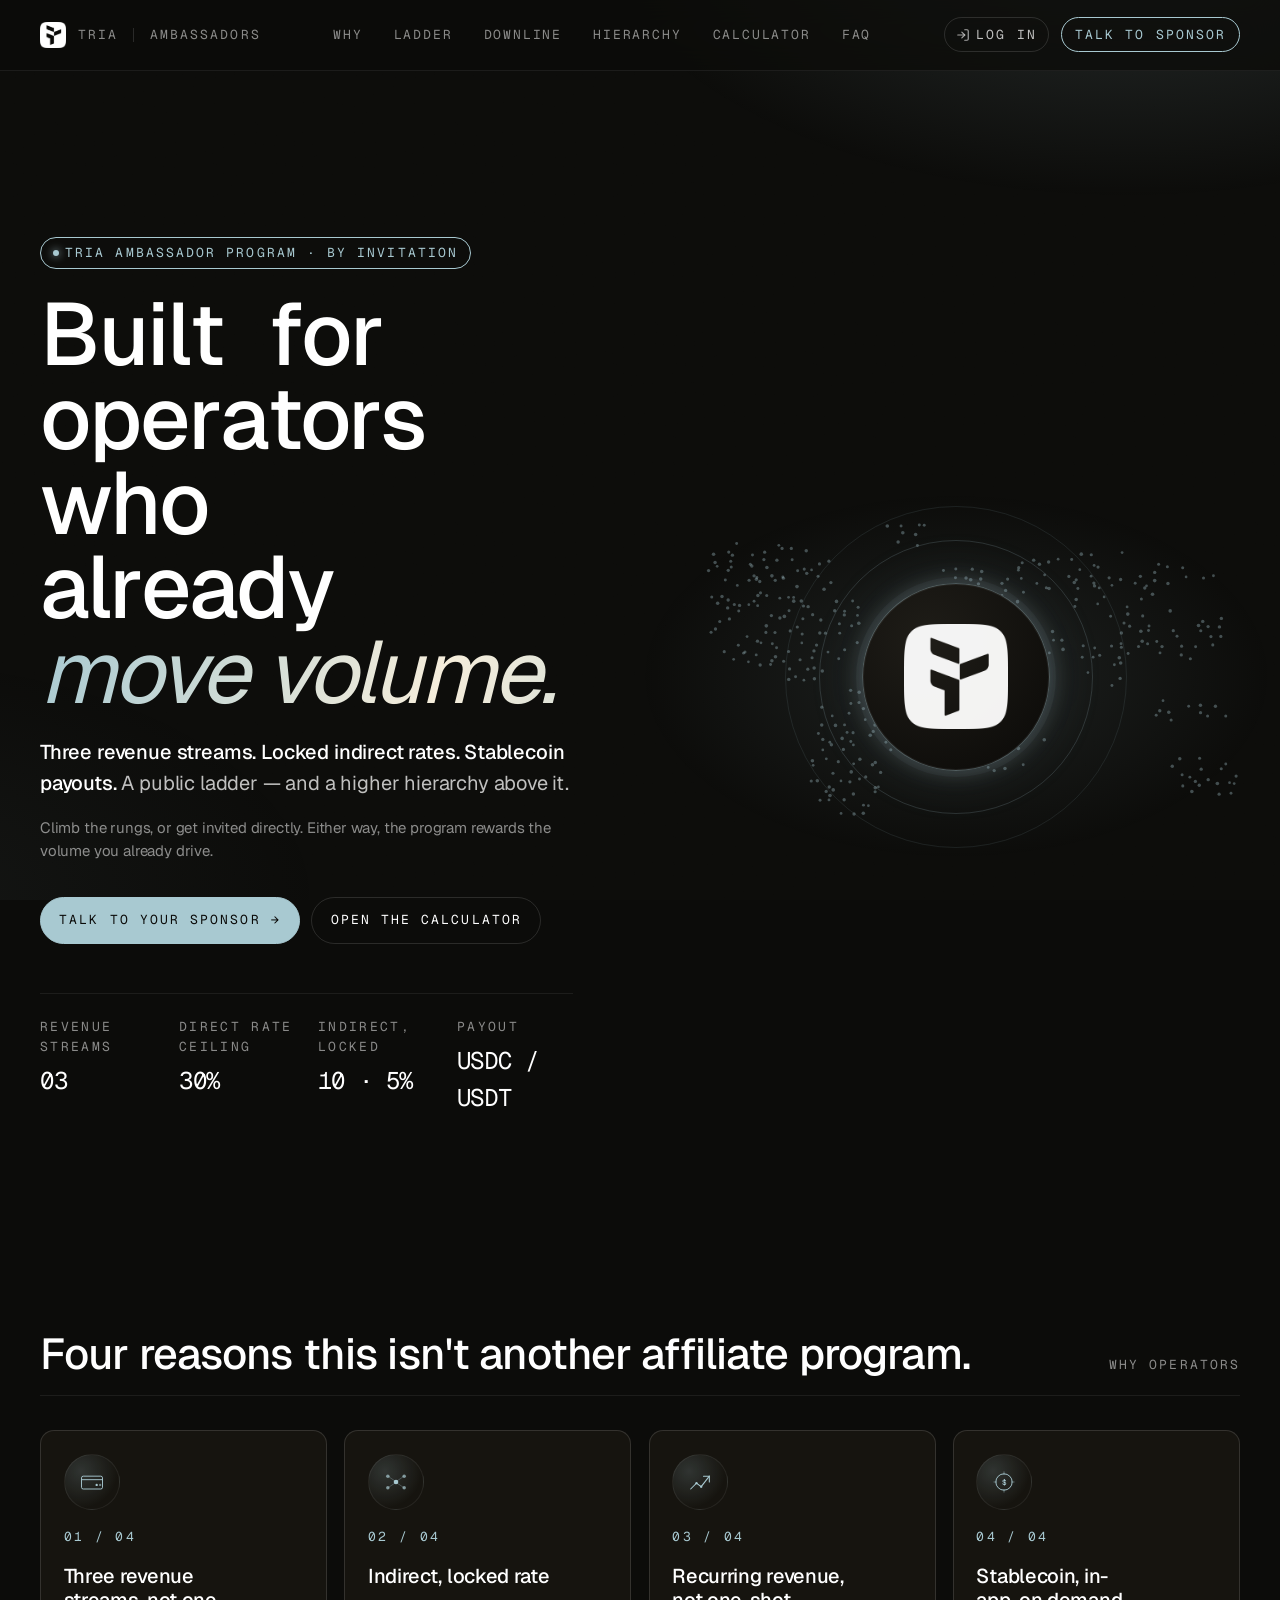
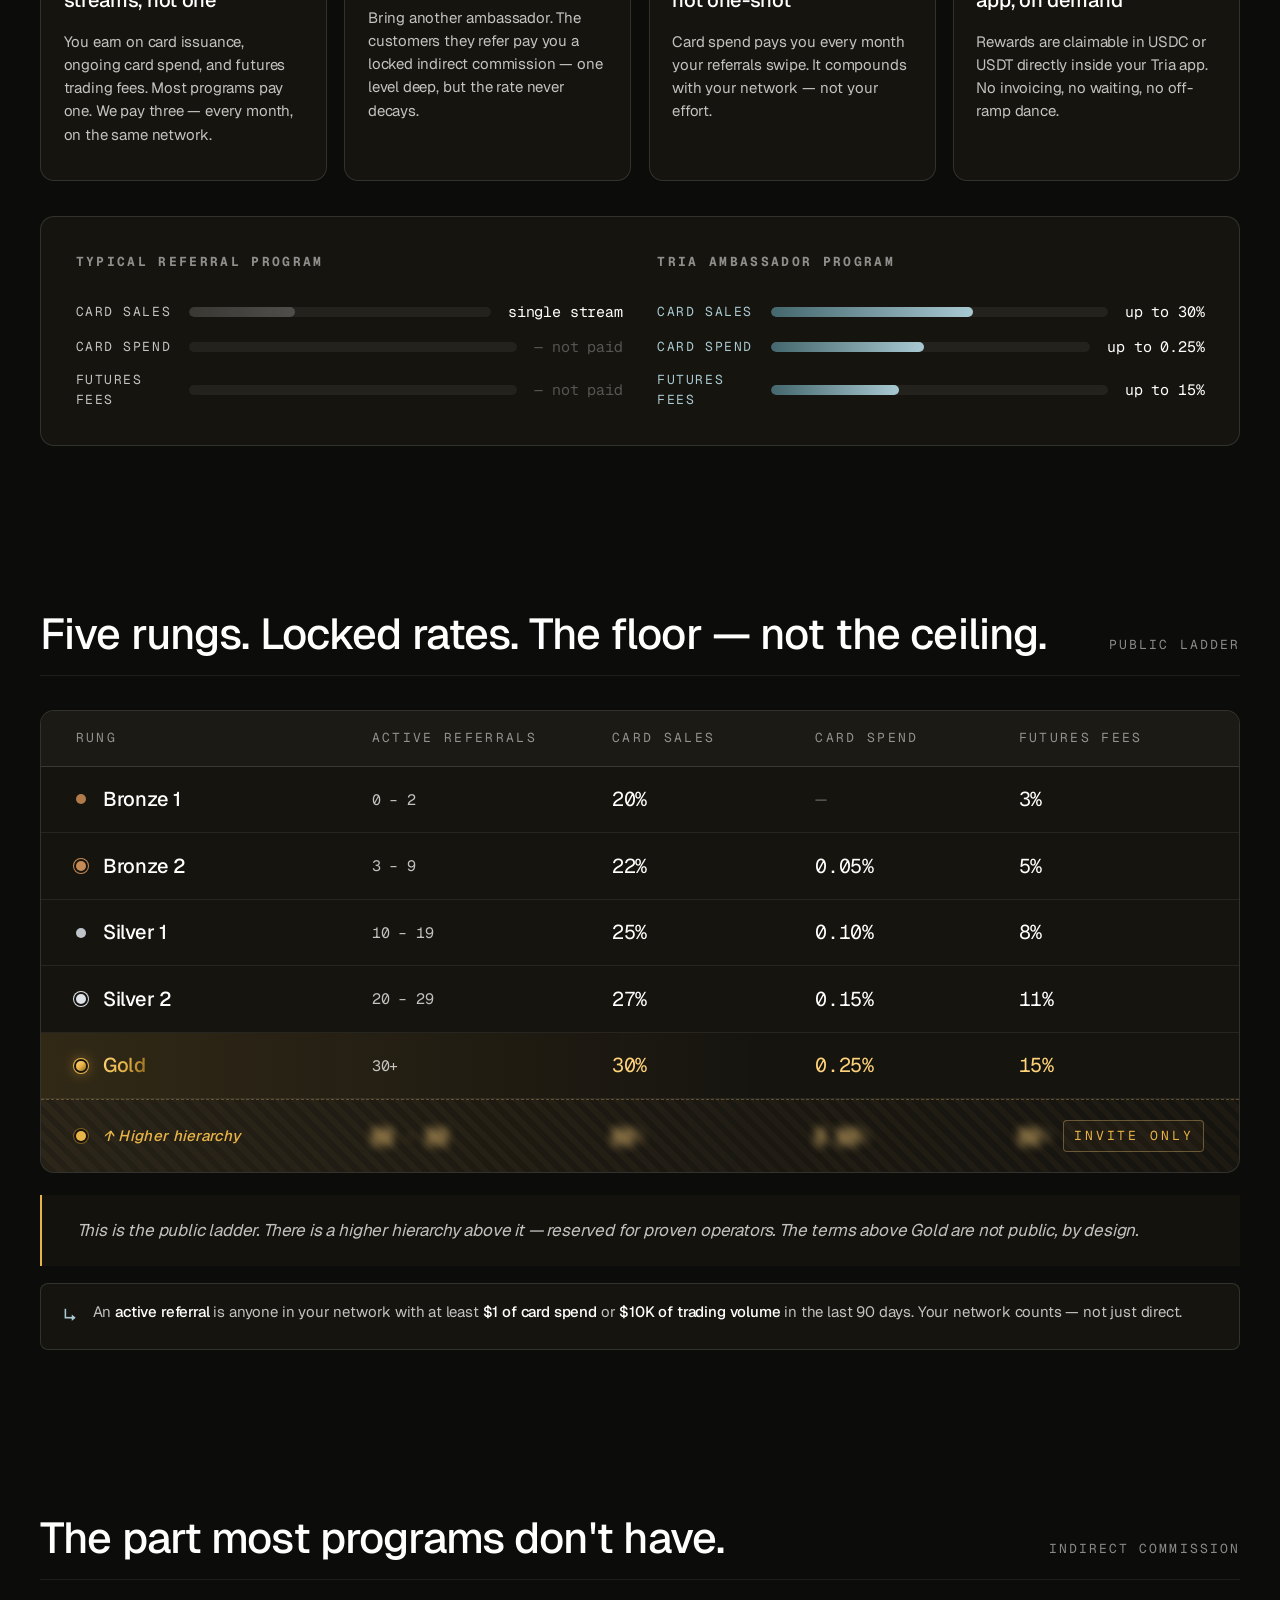
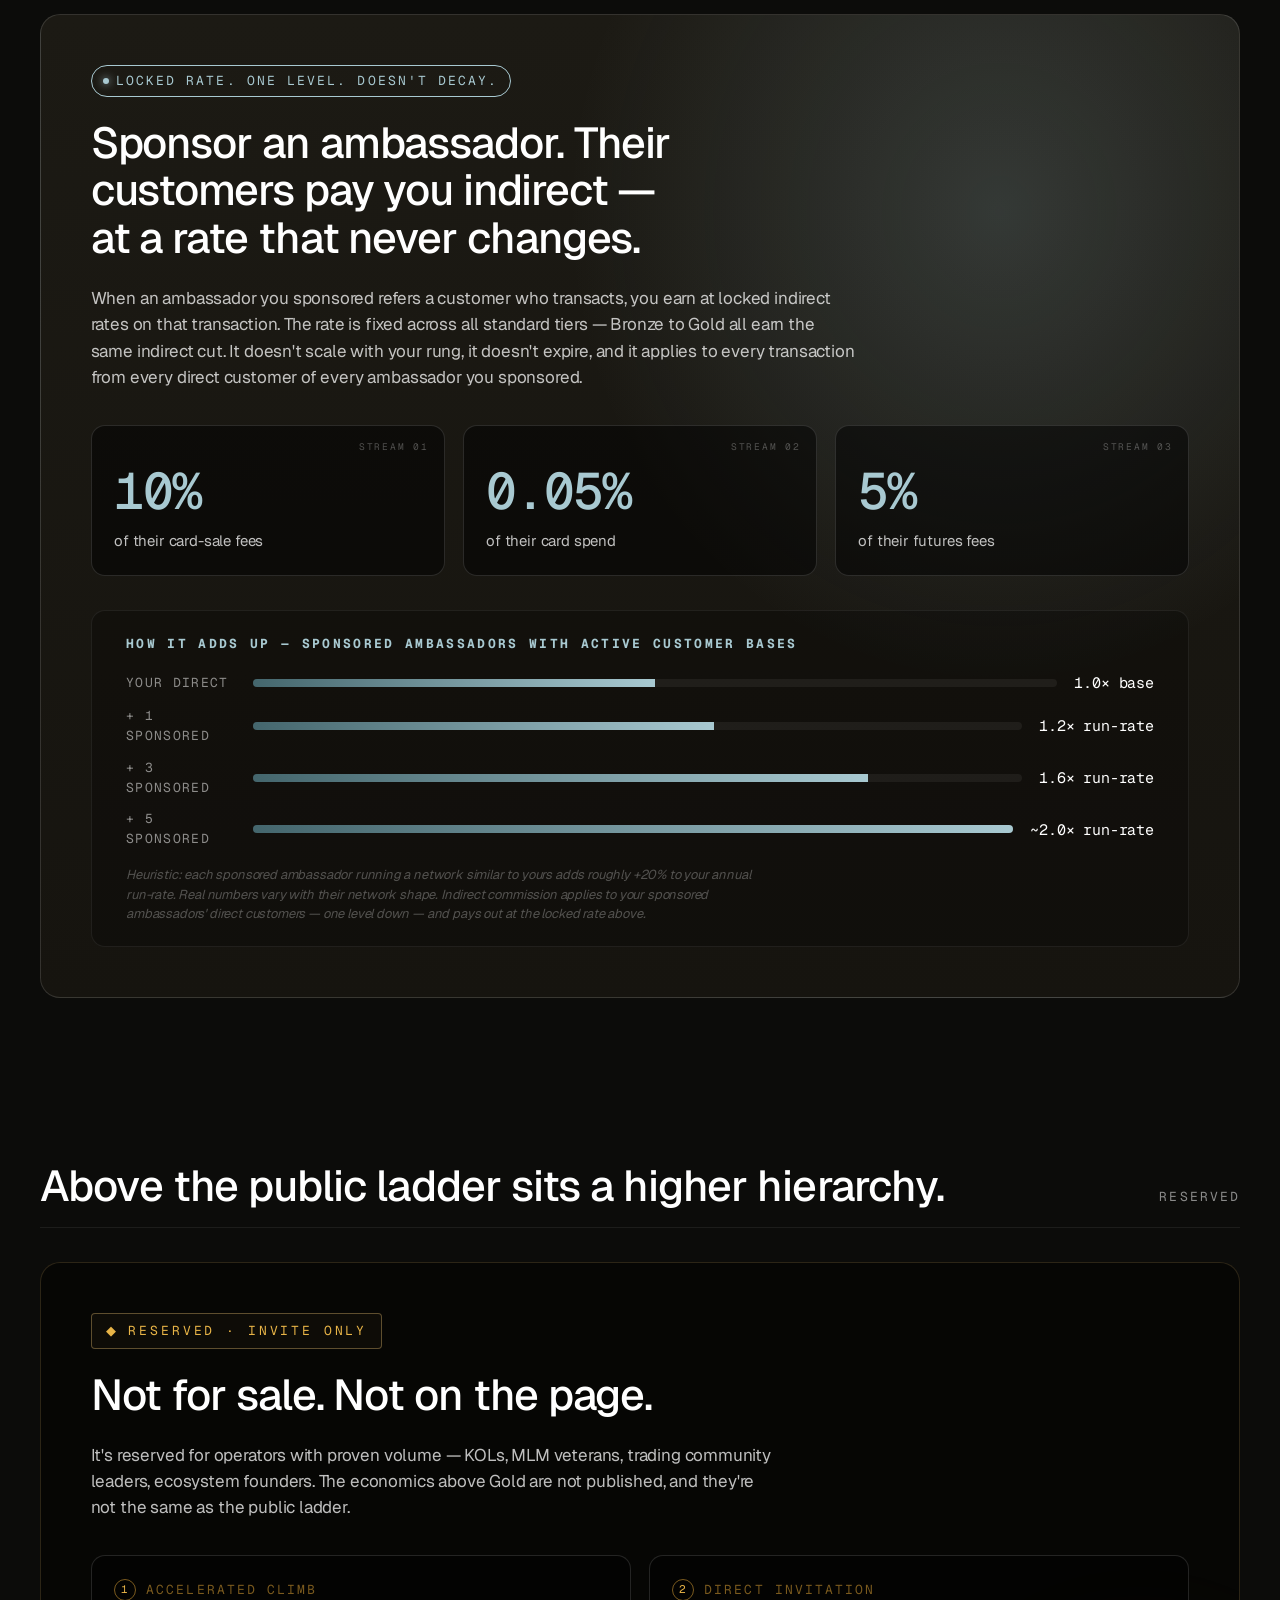
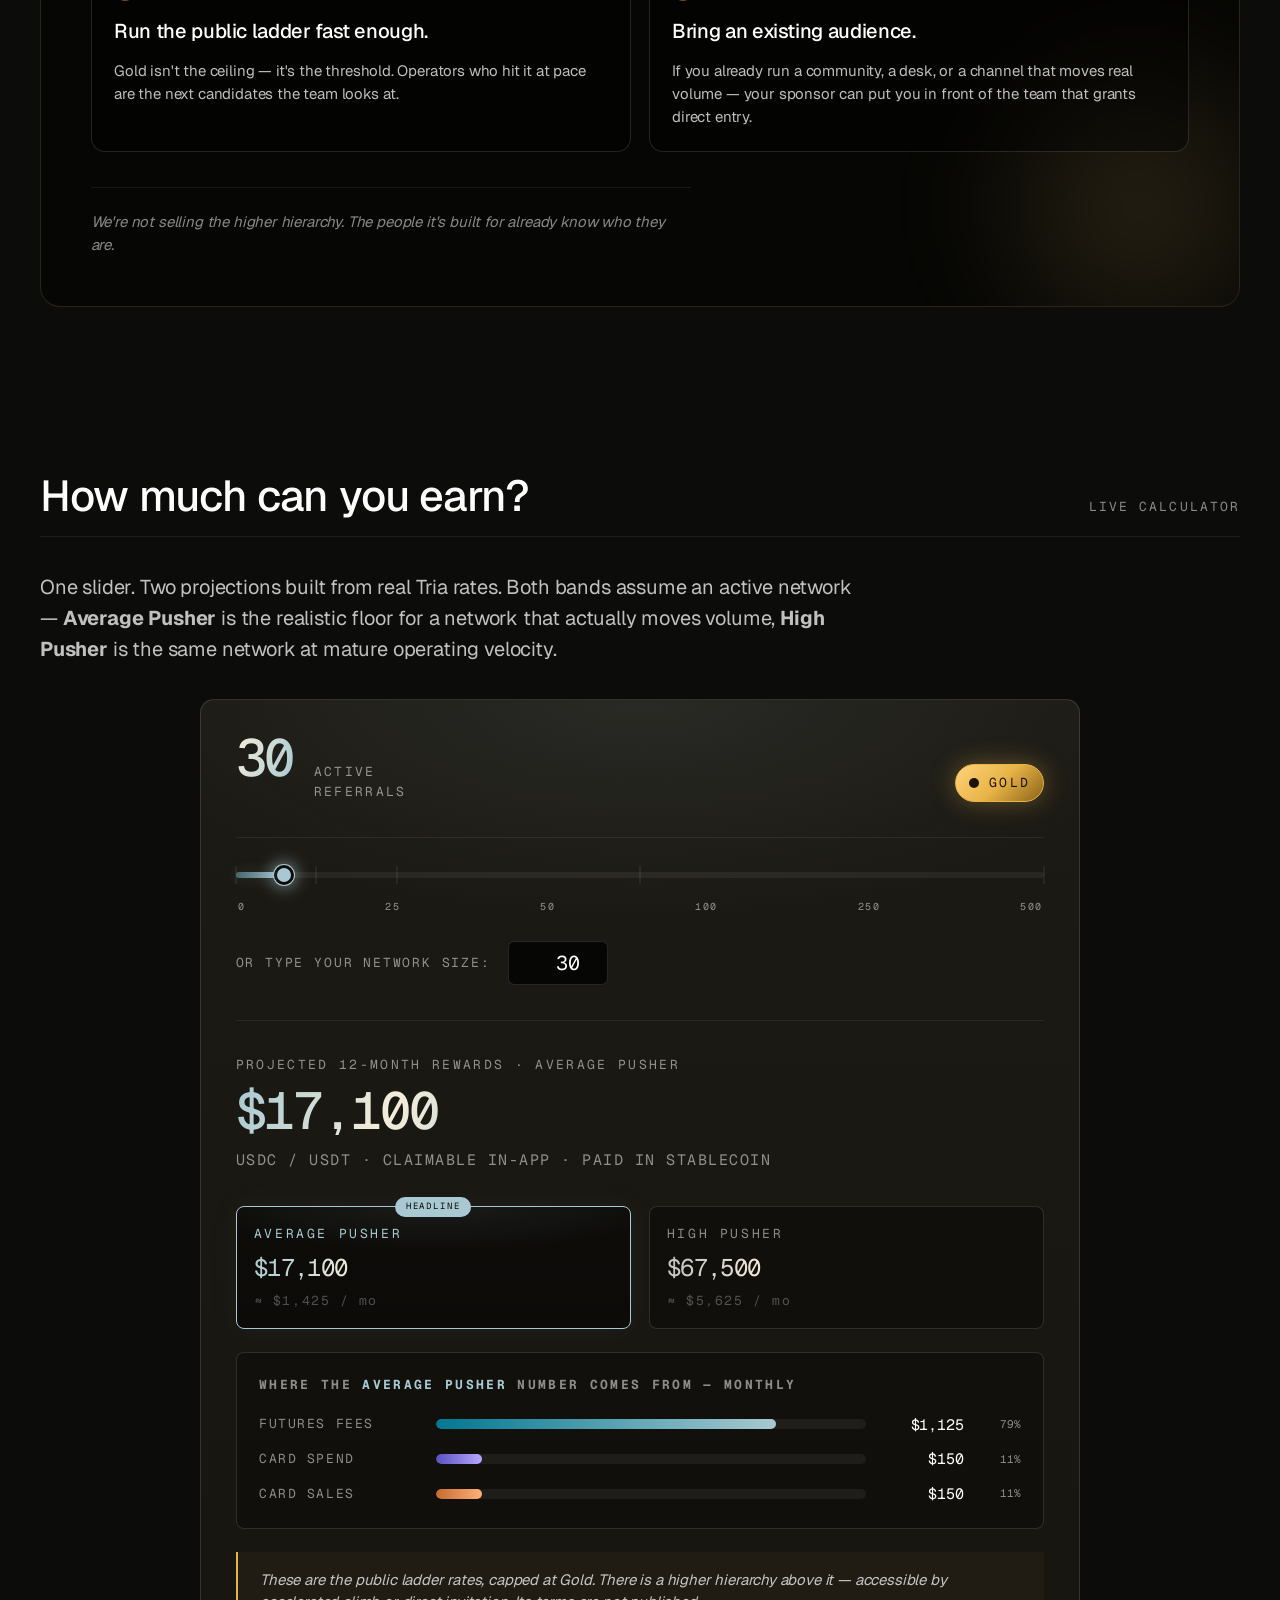
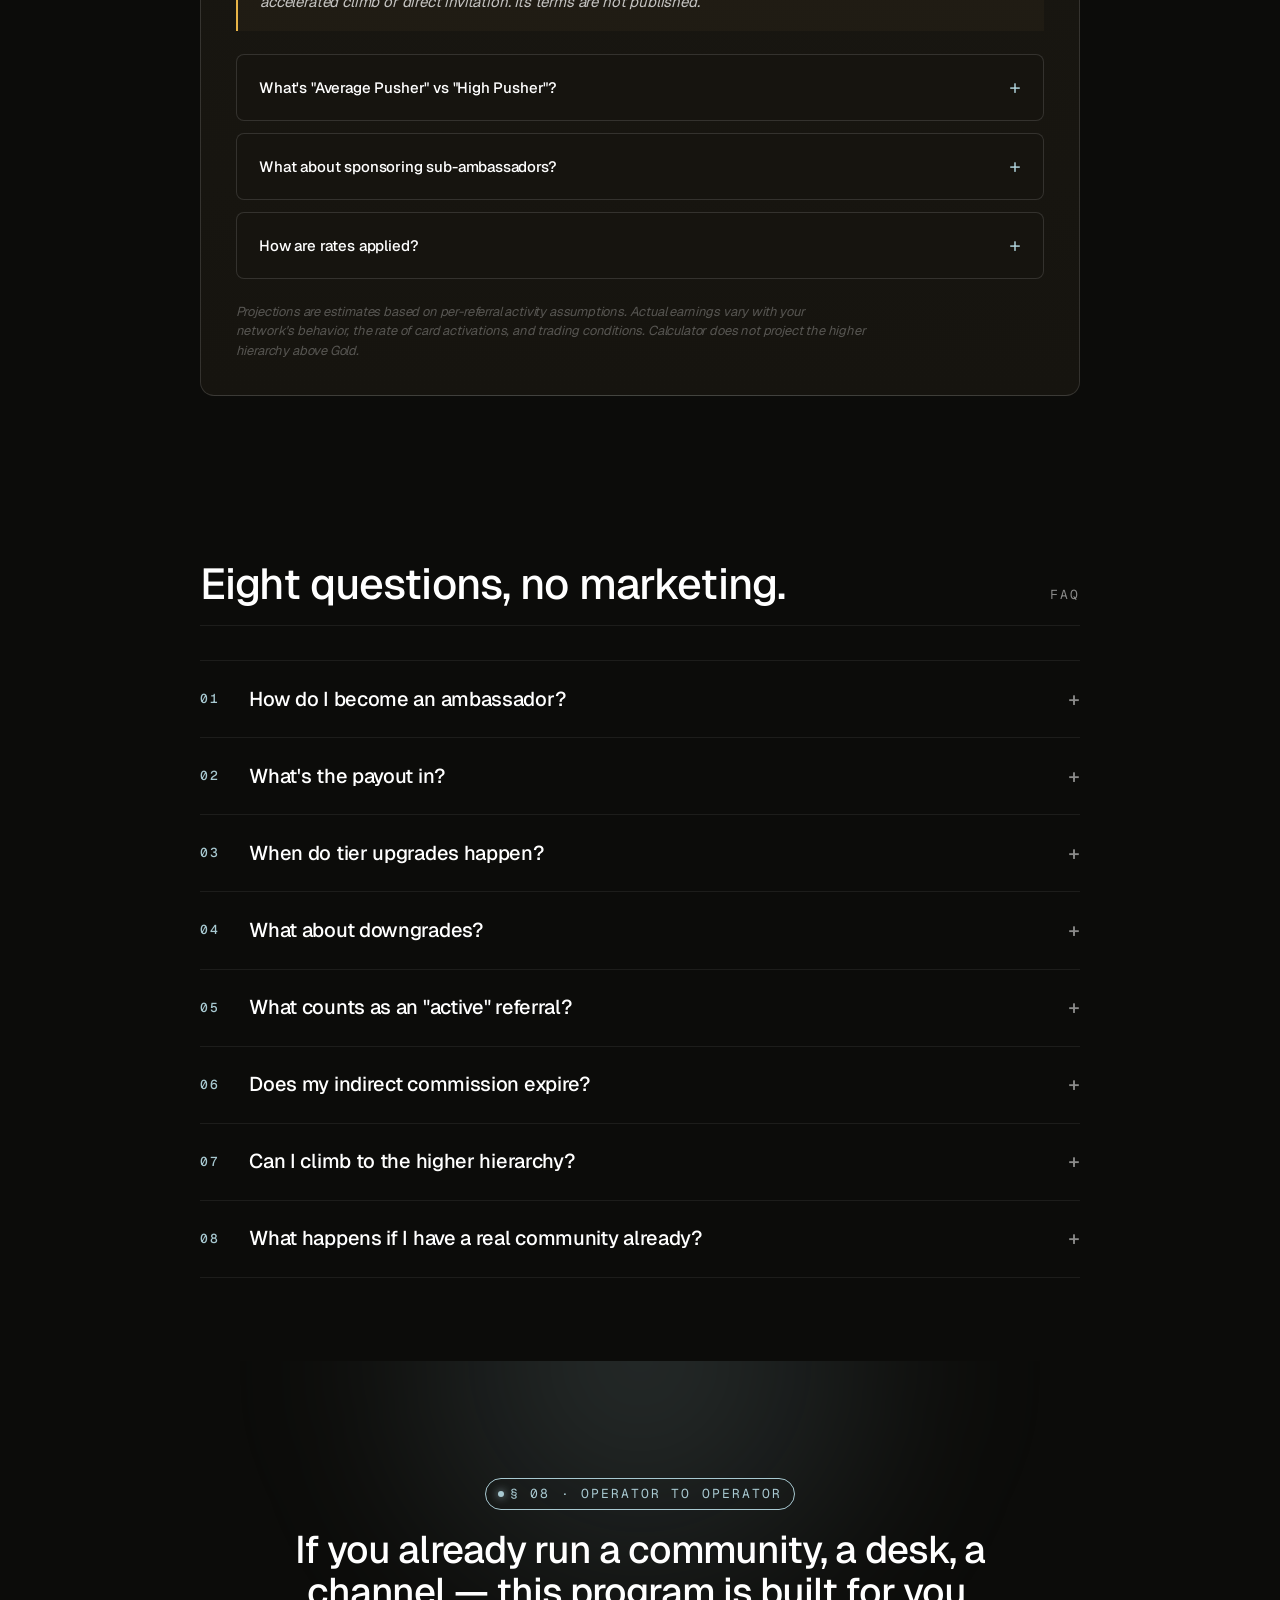
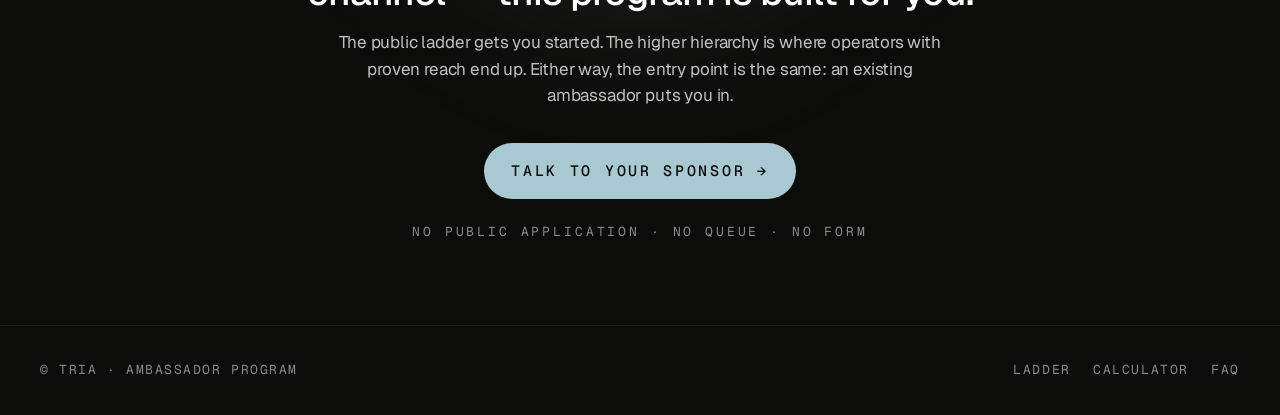
==== commit 35de54de: "Consolidate calculator onto the landing page The standalone /calculator.html was a leftover from the" ====
--- a/landing/index.html
+++ b/landing/index.html
@@ -497,6 +497,42 @@
 
       <div class="calc-callout">
         These are the public ladder rates, capped at Gold. There is a higher hierarchy above it — accessible by accelerated climb or direct invitation. Its terms are not published.
+      </div>
+
+      <div class="calc-disclosures">
+        <details class="calc-disclosure">
+          <summary>What's "Average Pusher" vs "High Pusher"? <span class="plus">+</span></summary>
+          <div class="body">
+            <p>Both bands assume your network is active — these are not "casual user" projections. The difference is how much each referral pushes on Tria each month. The math is identical; only the per-referral activity input differs.</p>
+            <table>
+              <tr><th></th><th>Average Pusher</th><th>High Pusher</th></tr>
+              <tr><td>Monthly trading volume per ref</td><td>$500K</td><td>$2M</td></tr>
+              <tr><td>Monthly card spend per ref</td><td>$2,000</td><td>$5,000</td></tr>
+              <tr><td>Card-subscription sales per ref / year</td><td>$200</td><td>$1,000</td></tr>
+            </table>
+            <p><strong>Card-subscription sales</strong> = the gross dollar value of cards your network buys per year (new issuance, upgrades, replacements). Modeled at a middle-ground price between Virtual ($20), Signature ($90), and Premium ($225) — so the per-ref number absorbs the product mix. Calibrated against ambassador throughput: at a 30-ref Gold network, Average Pusher = <strong>~5 cards/month</strong>; High Pusher = <strong>~25 cards/month</strong>.</p>
+            <p><strong>Average Pusher</strong> ≈ a crypto-native community where most referrals actually trade and use the card as a primary payment method. <strong>High Pusher</strong> ≈ a serious trader desk or KOL community — power users, Premium cardholders, real volume. Most active KOL networks land between these two, leaning toward High Pusher as the network matures.</p>
+          </div>
+        </details>
+
+        <details class="calc-disclosure">
+          <summary>What about sponsoring sub-ambassadors? <span class="plus">+</span></summary>
+          <div class="body">
+            <p>Sponsored ambassadors pay you <strong>indirect commission</strong> on the customers they refer directly — at locked rates of <strong>10% card-sale fees / 0.05% card spend / 5% futures fees</strong> — independent of your tier or theirs.</p>
+            <p><strong>Important:</strong> standard tiers earn ONE level of indirect — your sponsored ambassador's direct customers. You don't earn from deeper layers. The "infinite downline" model is not how this program works.</p>
+            <p>Indirect commission compounds on top of the numbers above. Five sponsored ambassadors running networks similar to yours roughly <strong>double your annual run-rate</strong>; ten roughly triples it. Not modeled in the slider above — to keep the projection focused on your own direct activity.</p>
+          </div>
+        </details>
+
+        <details class="calc-disclosure">
+          <summary>How are rates applied? <span class="plus">+</span></summary>
+          <div class="body">
+            <p><strong>Card-sale commission</strong> — your tier % × the card price for every card subscription your network buys. Card prices and product mix are baked into the per-referral "card-subscription sales" assumption above.</p>
+            <p><strong>Card-spend commission</strong> — your tier % × monthly card spend per referral.</p>
+            <p><strong>Futures fee commission</strong> — your tier % × Tria's taker fee (0.05% of trading volume). Applied to fees, not to volume.</p>
+            <p>Tier thresholds at <strong>3 / 10 / 20 / 30 active referrals</strong>, with Bronze 1 covering 0–2. Active referral = anyone in your network with ≥$1 card spend or ≥$10K trading volume in the last 90 days, depth 1 + depth 2.</p>
+          </div>
+        </details>
       </div>
 
       <p class="calc-foot">
--- a/landing/landing.css
+++ b/landing/landing.css
@@ -1413,6 +1413,78 @@
   font-style: italic;
   line-height: 1.5;
   max-width: 70ch;
+}
+
+/* Calc-specific FAQ disclosures (sit inside the calc card, just under the
+   higher-hierarchy callout). Distinct from the page-level FAQ section so
+   visitors can answer mid-flow questions without losing the calculator.
+   Visual treatment matches .faq-item but more compact. */
+.calc-disclosures {
+  margin-top: var(--space-4);
+  display: flex; flex-direction: column;
+  gap: var(--space-2);
+}
+.calc-disclosure {
+  border: 1px solid var(--border);
+  border-radius: var(--radius-sm);
+  background: var(--surface);
+  overflow: hidden;
+}
+.calc-disclosure summary {
+  list-style: none;
+  cursor: pointer;
+  padding: var(--space-3) var(--space-4);
+  font-size: var(--text-sm);
+  font-weight: 500;
+  color: var(--ink);
+  display: flex; justify-content: space-between; align-items: center;
+  gap: var(--space-3);
+  transition: background 0.15s;
+}
+.calc-disclosure summary::-webkit-details-marker { display: none; }
+.calc-disclosure summary:hover { background: rgba(255,255,255,0.02); }
+.calc-disclosure summary .plus {
+  font-family: var(--font-mono);
+  color: var(--accent);
+  font-size: var(--text-md);
+  font-weight: 400;
+  transition: transform 0.2s;
+  flex-shrink: 0;
+}
+.calc-disclosure[open] summary .plus { transform: rotate(45deg); }
+.calc-disclosure .body {
+  padding: 0 var(--space-4) var(--space-4);
+  font-size: var(--text-sm);
+  color: var(--text-muted);
+  line-height: 1.65;
+}
+.calc-disclosure .body p { margin-bottom: var(--space-2); }
+.calc-disclosure .body p:last-child { margin-bottom: 0; }
+.calc-disclosure .body strong { color: var(--ink); font-weight: 500; }
+.calc-disclosure .body table {
+  width: 100%;
+  border-collapse: collapse;
+  margin: var(--space-3) 0;
+  font-family: var(--font-mono);
+  font-size: var(--text-xs);
+}
+.calc-disclosure .body th,
+.calc-disclosure .body td {
+  padding: 8px 6px;
+  text-align: left;
+  border-bottom: 1px solid var(--border);
+}
+.calc-disclosure .body th {
+  color: var(--text-subtle);
+  font-weight: 600;
+  text-transform: uppercase;
+  letter-spacing: 0.08em;
+  font-size: 10px;
+}
+.calc-disclosure .body td:first-child { color: var(--text); font-family: var(--font-sans); }
+@media (max-width: 560px) {
+  .calc-disclosure .body table { font-size: 11px; }
+  .calc-disclosure .body th, .calc-disclosure .body td { padding: 6px 4px; }
 }
 
 /* ---- FAQ ---- */
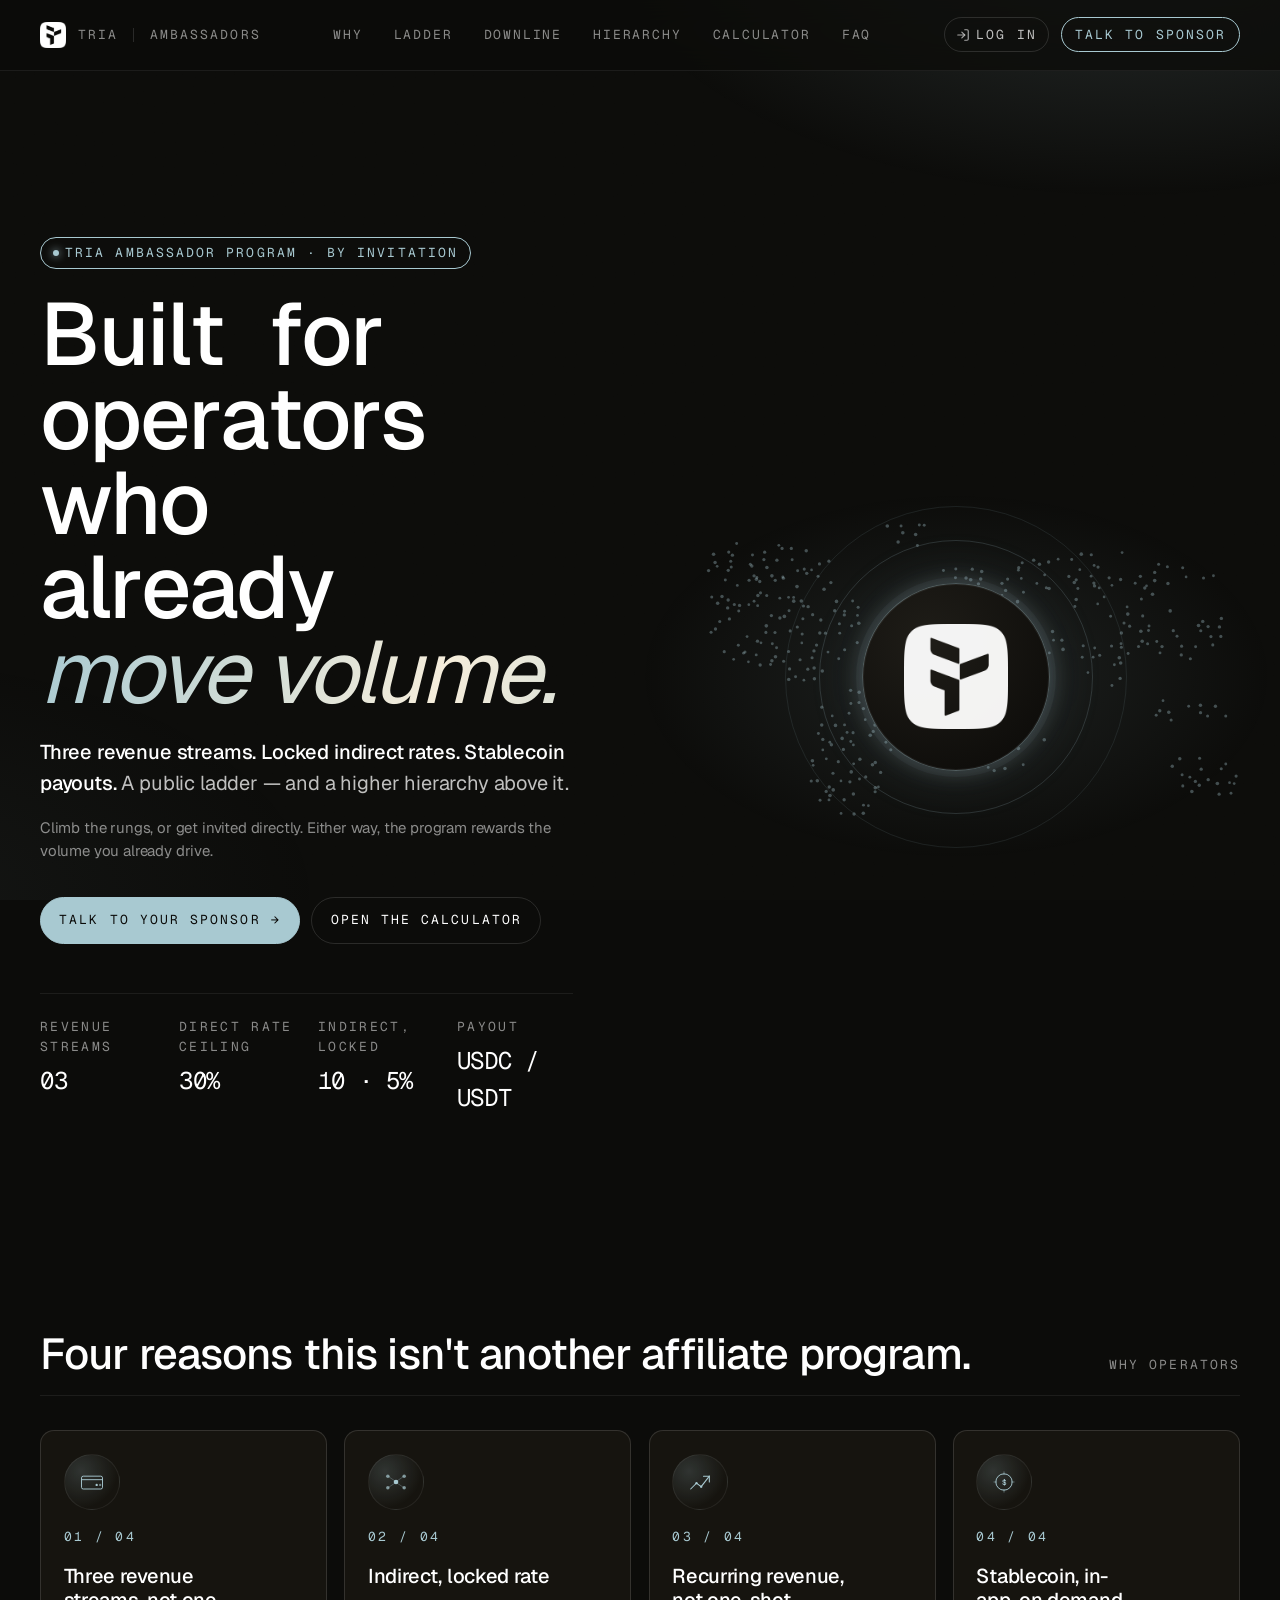
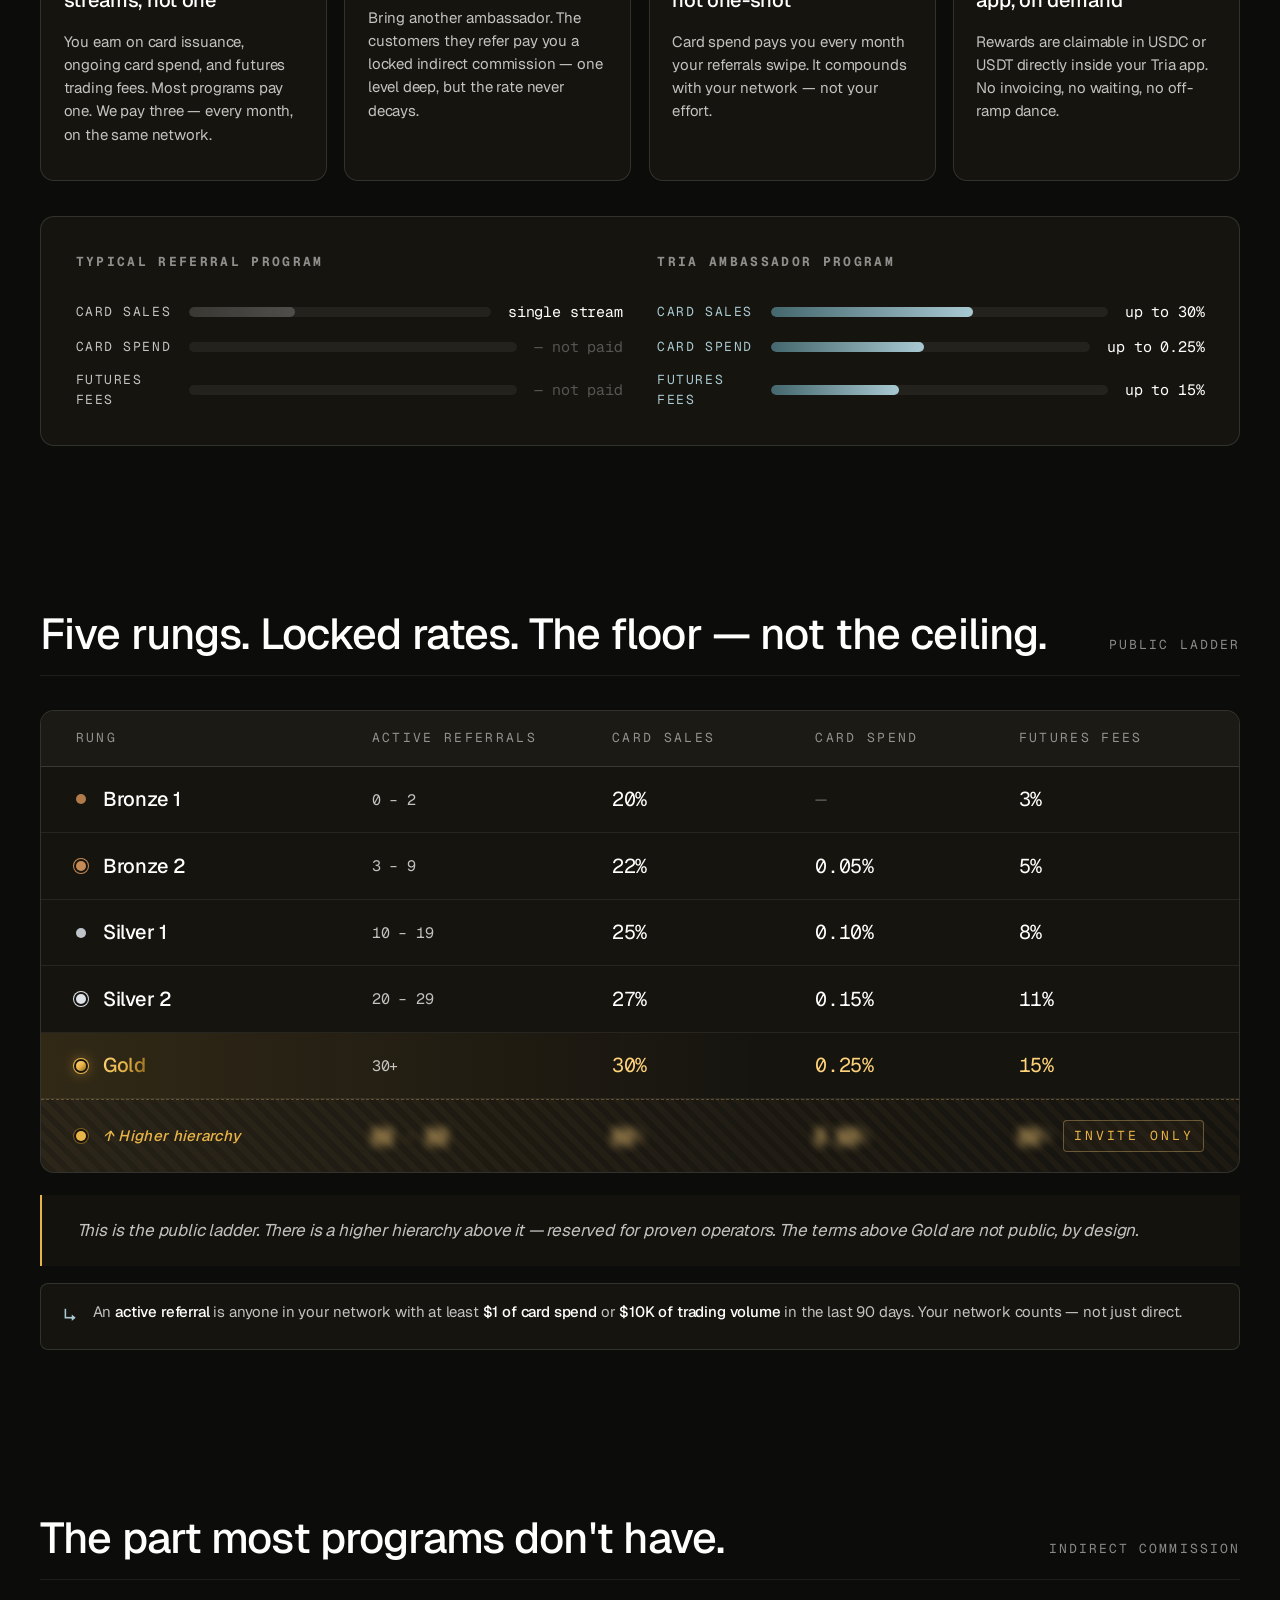
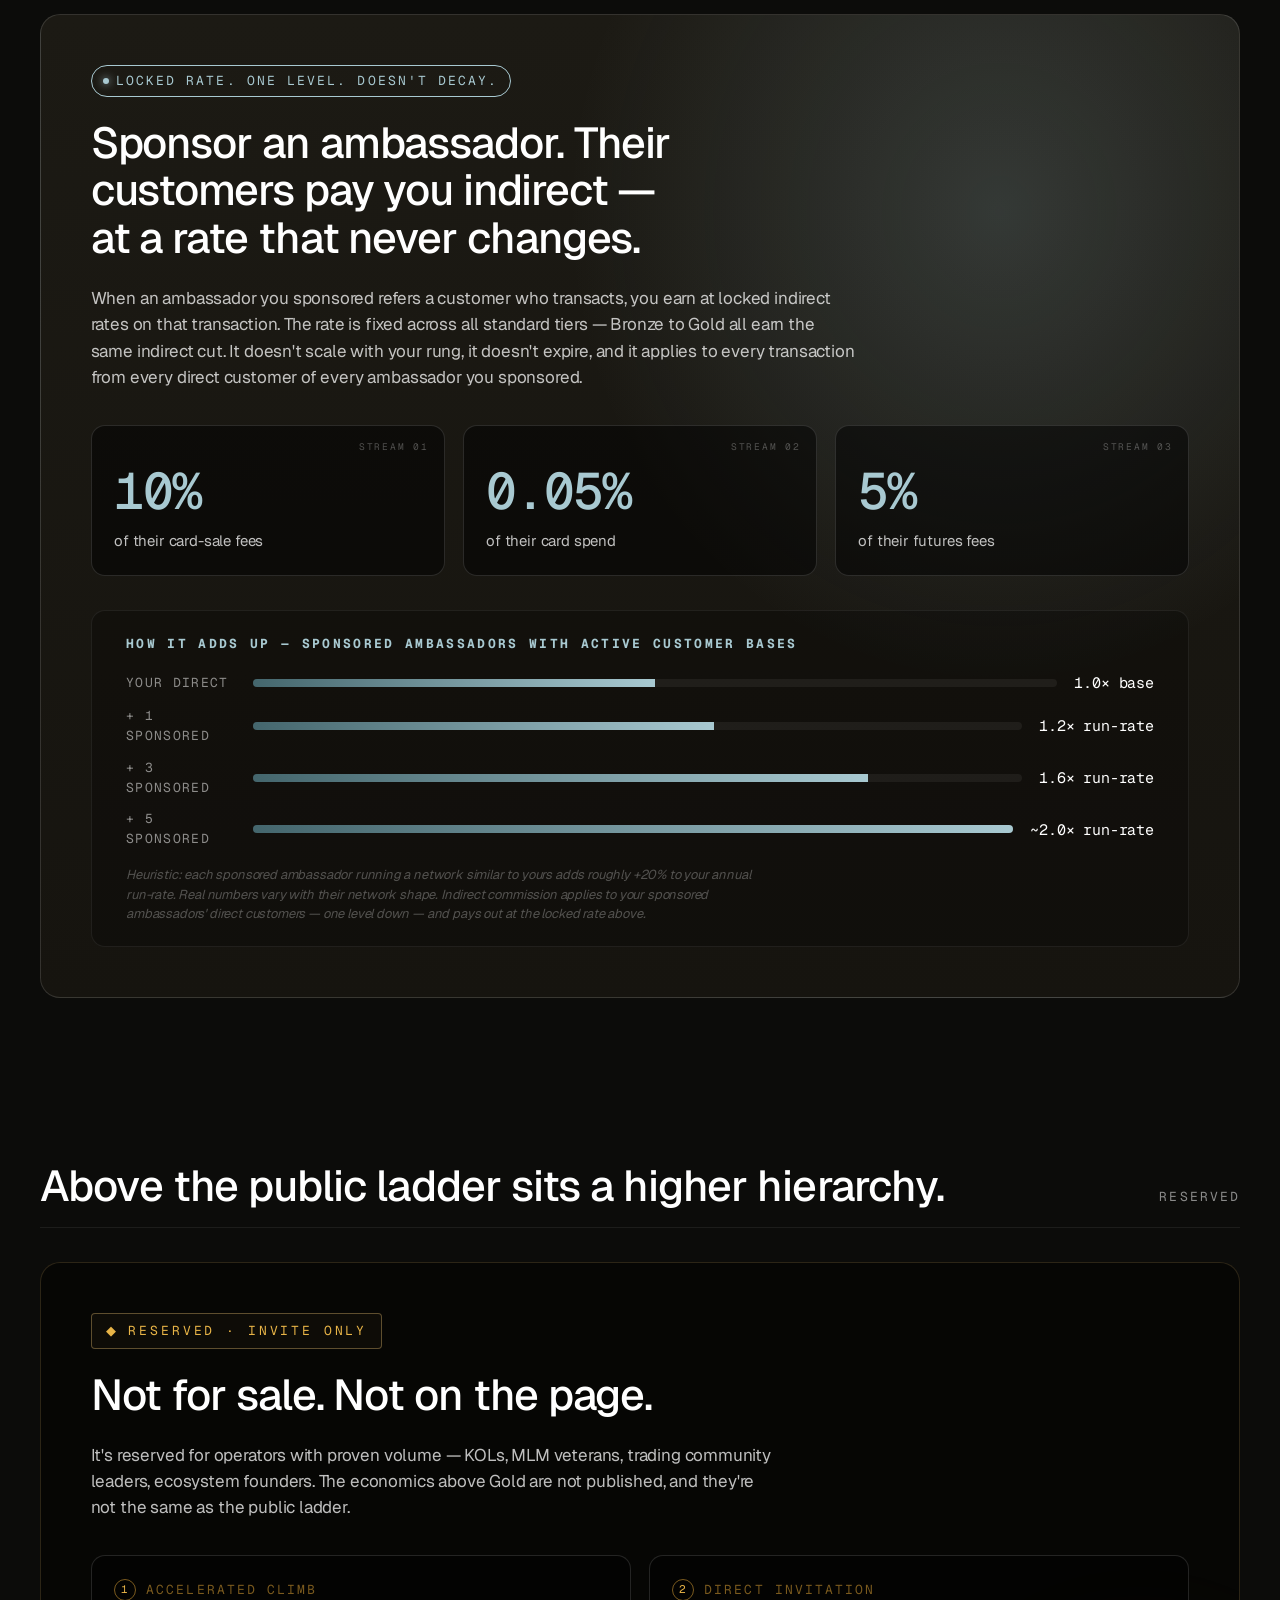
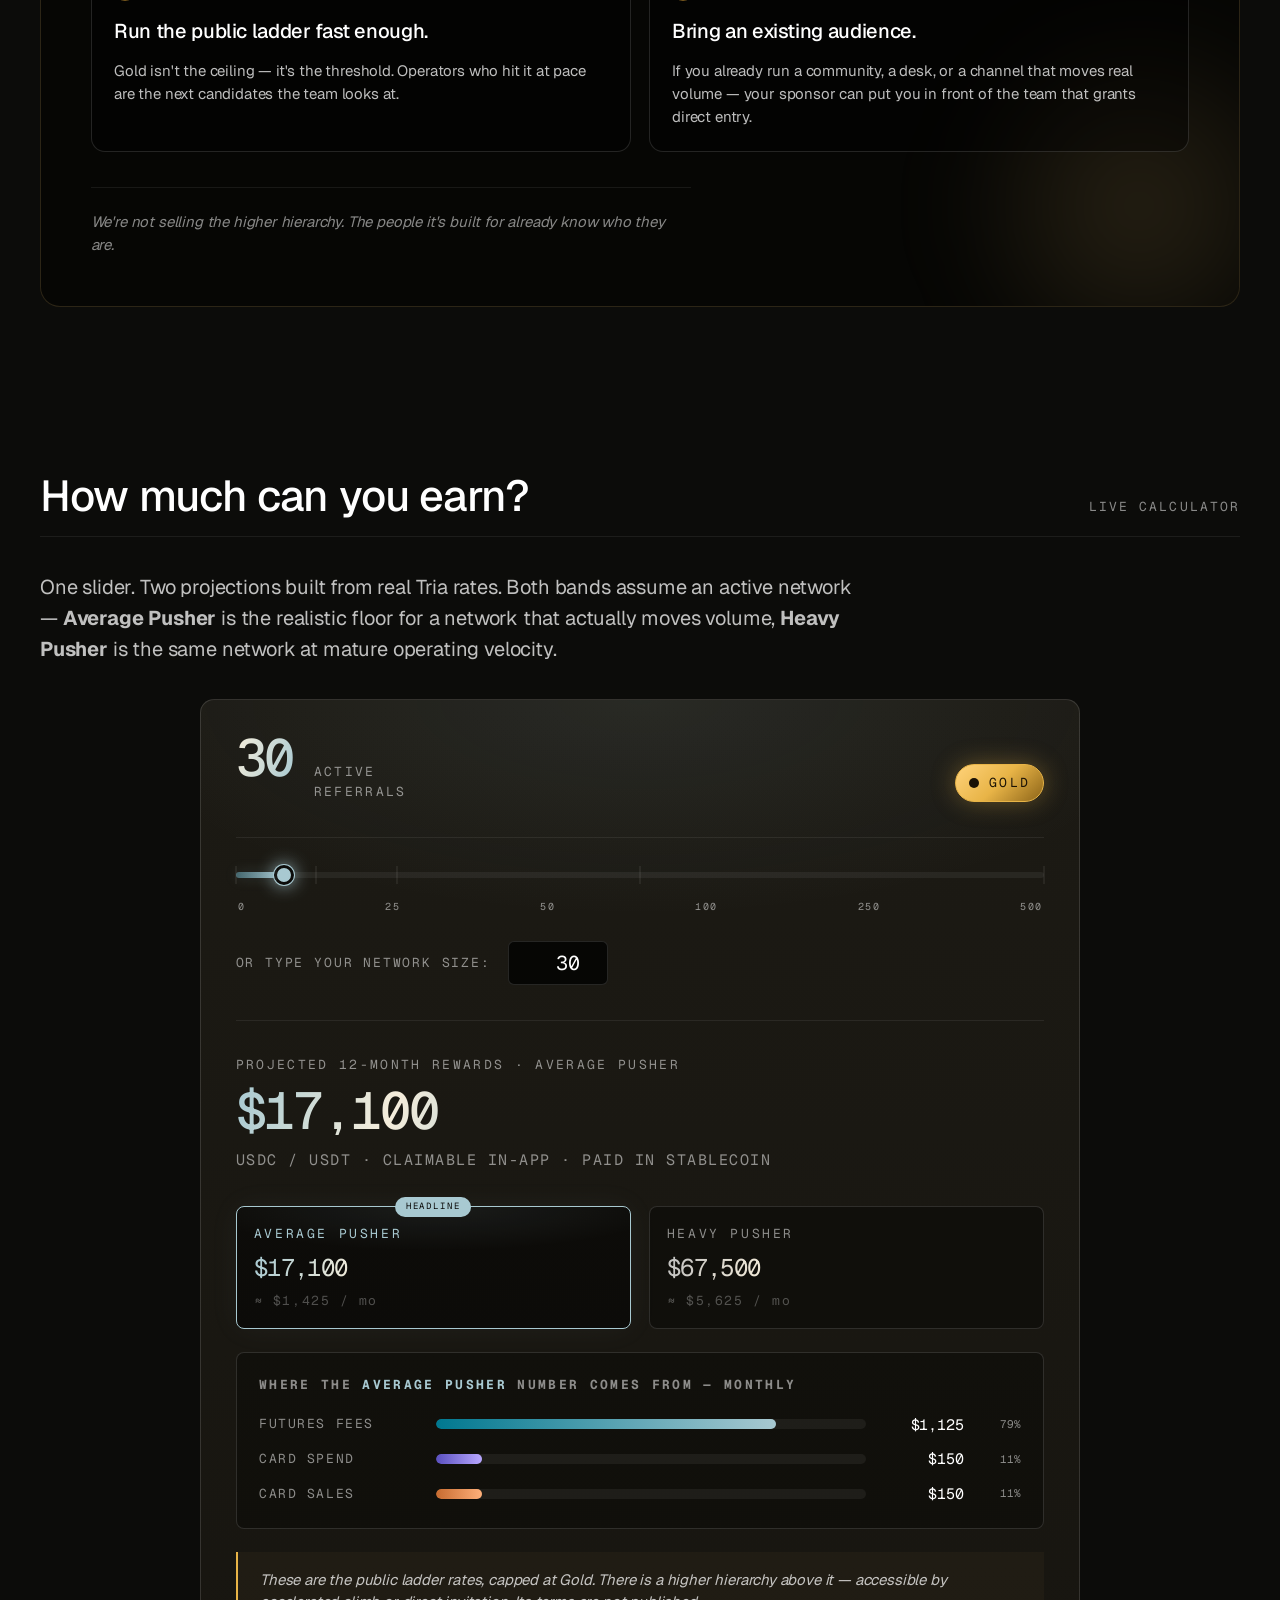
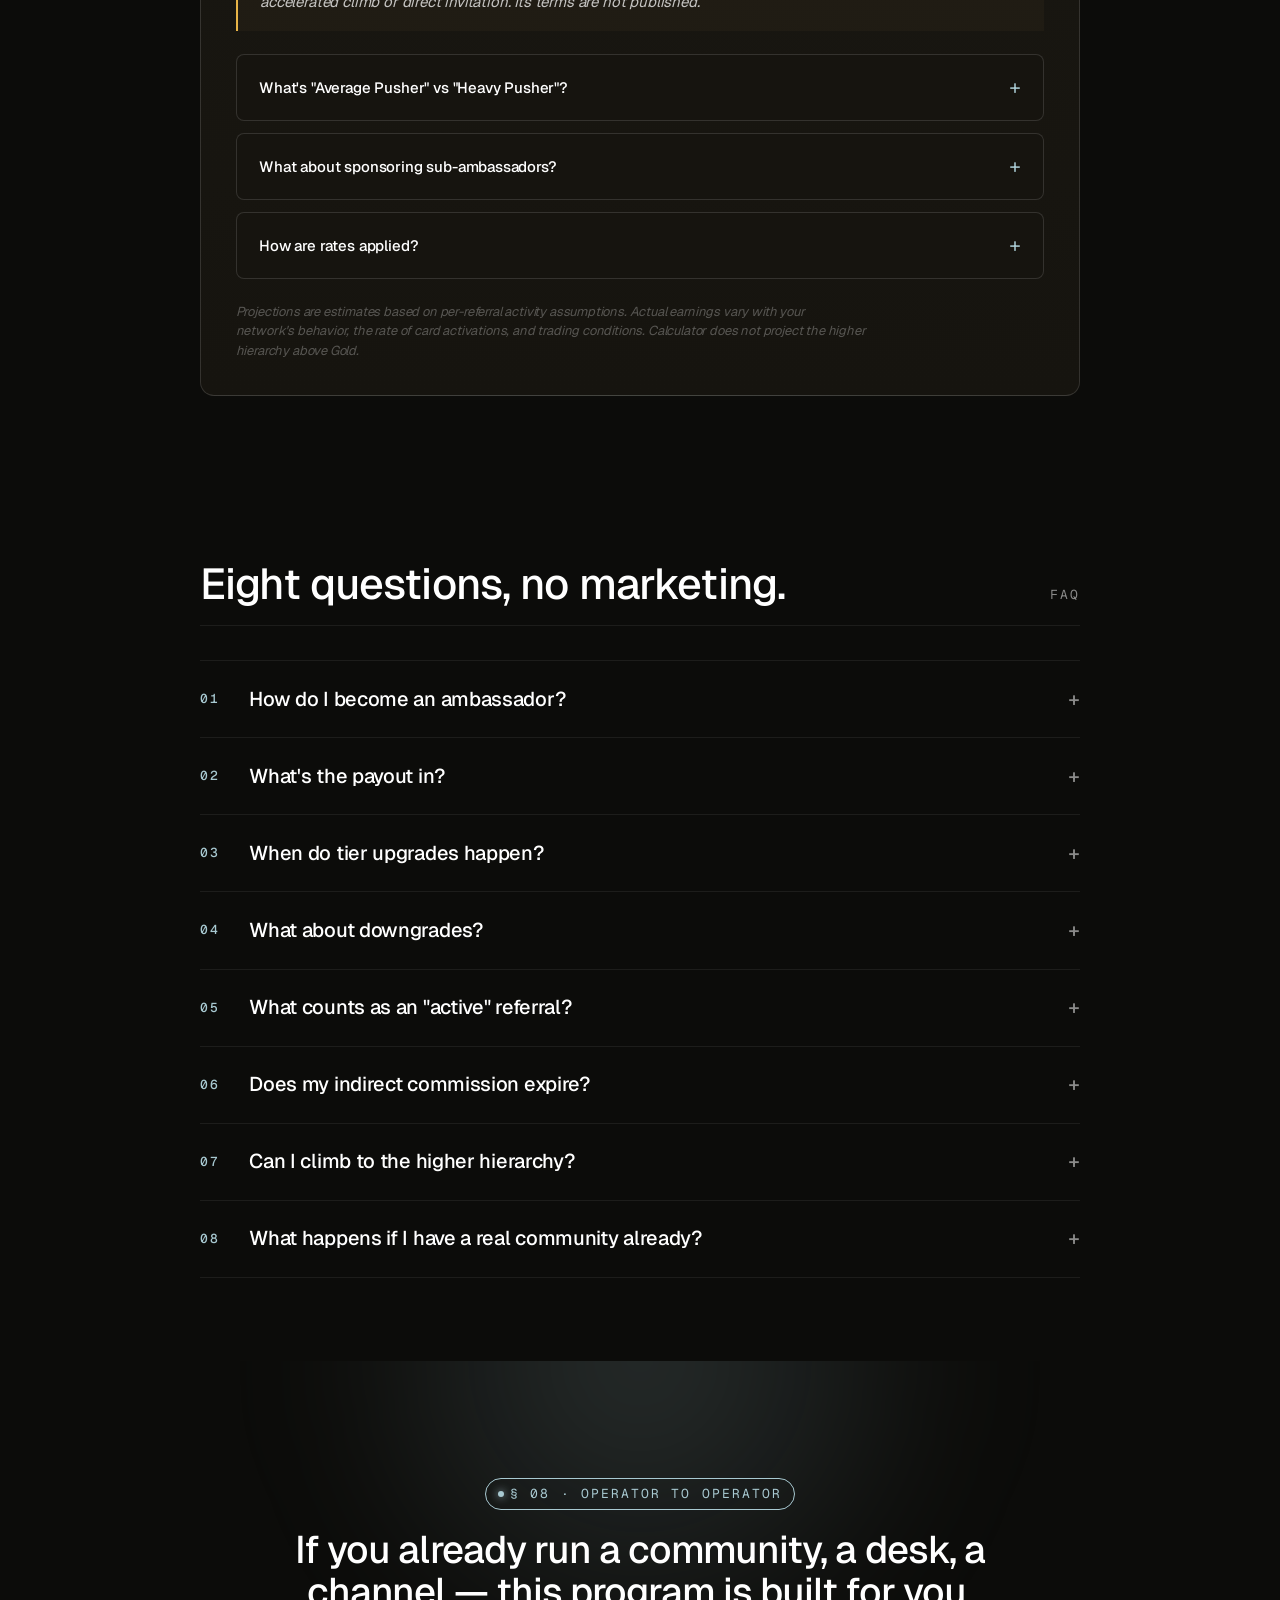
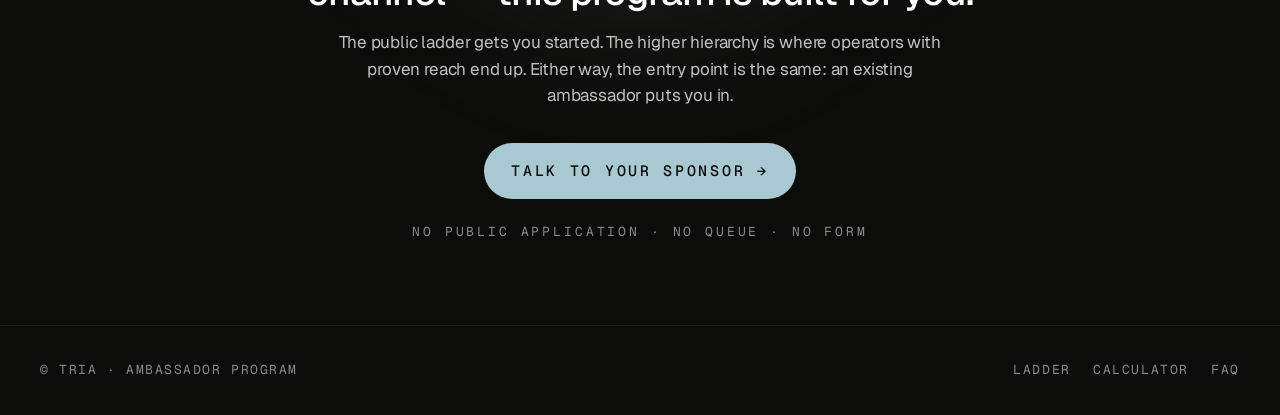
==== commit c292bdd3: "Rename "High Pusher" -> "Heavy Pusher" across calculator + docs User feedback: the correct term in M" ====
--- a/landing/index.html
+++ b/landing/index.html
@@ -402,7 +402,7 @@
     </div>
 
     <p style="font-size: var(--text-md); color: var(--text-muted); max-width: 64ch; margin-bottom: var(--space-5);">
-      One slider. Two projections built from real Tria rates. Both bands assume an active network — <strong>Average Pusher</strong> is the realistic floor for a network that actually moves volume, <strong>High Pusher</strong> is the same network at mature operating velocity.
+      One slider. Two projections built from real Tria rates. Both bands assume an active network — <strong>Average Pusher</strong> is the realistic floor for a network that actually moves volume, <strong>Heavy Pusher</strong> is the same network at mature operating velocity.
     </p>
 
     <div class="calc">
@@ -464,7 +464,7 @@
           <div class="band-monthly" id="bandAvgMo">≈ $1,425 / mo</div>
         </div>
         <div class="band-card">
-          <div class="band-name">High Pusher</div>
+          <div class="band-name">Heavy Pusher</div>
           <div class="band-amt" id="bandHigh">$67,500</div>
           <div class="band-monthly" id="bandHighMo">≈ $5,625 / mo</div>
         </div>
@@ -501,17 +501,17 @@
 
       <div class="calc-disclosures">
         <details class="calc-disclosure">
-          <summary>What's "Average Pusher" vs "High Pusher"? <span class="plus">+</span></summary>
+          <summary>What's "Average Pusher" vs "Heavy Pusher"? <span class="plus">+</span></summary>
           <div class="body">
             <p>Both bands assume your network is active — these are not "casual user" projections. The difference is how much each referral pushes on Tria each month. The math is identical; only the per-referral activity input differs.</p>
             <table>
-              <tr><th></th><th>Average Pusher</th><th>High Pusher</th></tr>
+              <tr><th></th><th>Average Pusher</th><th>Heavy Pusher</th></tr>
               <tr><td>Monthly trading volume per ref</td><td>$500K</td><td>$2M</td></tr>
               <tr><td>Monthly card spend per ref</td><td>$2,000</td><td>$5,000</td></tr>
               <tr><td>Card-subscription sales per ref / year</td><td>$200</td><td>$1,000</td></tr>
             </table>
-            <p><strong>Card-subscription sales</strong> = the gross dollar value of cards your network buys per year (new issuance, upgrades, replacements). Modeled at a middle-ground price between Virtual ($20), Signature ($90), and Premium ($225) — so the per-ref number absorbs the product mix. Calibrated against ambassador throughput: at a 30-ref Gold network, Average Pusher = <strong>~5 cards/month</strong>; High Pusher = <strong>~25 cards/month</strong>.</p>
-            <p><strong>Average Pusher</strong> ≈ a crypto-native community where most referrals actually trade and use the card as a primary payment method. <strong>High Pusher</strong> ≈ a serious trader desk or KOL community — power users, Premium cardholders, real volume. Most active KOL networks land between these two, leaning toward High Pusher as the network matures.</p>
+            <p><strong>Card-subscription sales</strong> = the gross dollar value of cards your network buys per year (new issuance, upgrades, replacements). Modeled at a middle-ground price between Virtual ($20), Signature ($90), and Premium ($225) — so the per-ref number absorbs the product mix. Calibrated against ambassador throughput: at a 30-ref Gold network, Average Pusher = <strong>~5 cards/month</strong>; Heavy Pusher = <strong>~25 cards/month</strong>.</p>
+            <p><strong>Average Pusher</strong> ≈ a crypto-native community where most referrals actually trade and use the card as a primary payment method. <strong>Heavy Pusher</strong> ≈ a serious trader desk or KOL community — power users, Premium cardholders, real volume. Most active KOL networks land between these two, leaning toward Heavy Pusher as the network matures.</p>
           </div>
         </details>
 
@@ -782,7 +782,7 @@
   // sold, High = 25 cards/month.
   const BANDS = {
     averagePusher: { volume: 500000,  spend: 2000, cardActivityAnnual: 200  },
-    highPusher:    { volume: 2000000, spend: 5000, cardActivityAnnual: 1000 },
+    heavyPusher:    { volume: 2000000, spend: 5000, cardActivityAnnual: 1000 },
   };
   const tierFor = (refs) => TIERS.find(t => refs >= t.min && refs <= t.max) || TIERS[0];
   const monthlyForBand = (refs, tier, band) => {
@@ -813,7 +813,7 @@
     refs = Math.max(0, Math.floor(Number(refs) || 0));
     const tier = tierFor(refs);
     const avg = monthlyForBand(refs, tier, BANDS.averagePusher);
-    const hi  = monthlyForBand(refs, tier, BANDS.highPusher);
+    const hi  = monthlyForBand(refs, tier, BANDS.heavyPusher);
 
     refsNum.textContent = refs.toLocaleString("en-US");
     if (!opts.skipInput) refsInput.value = refs;
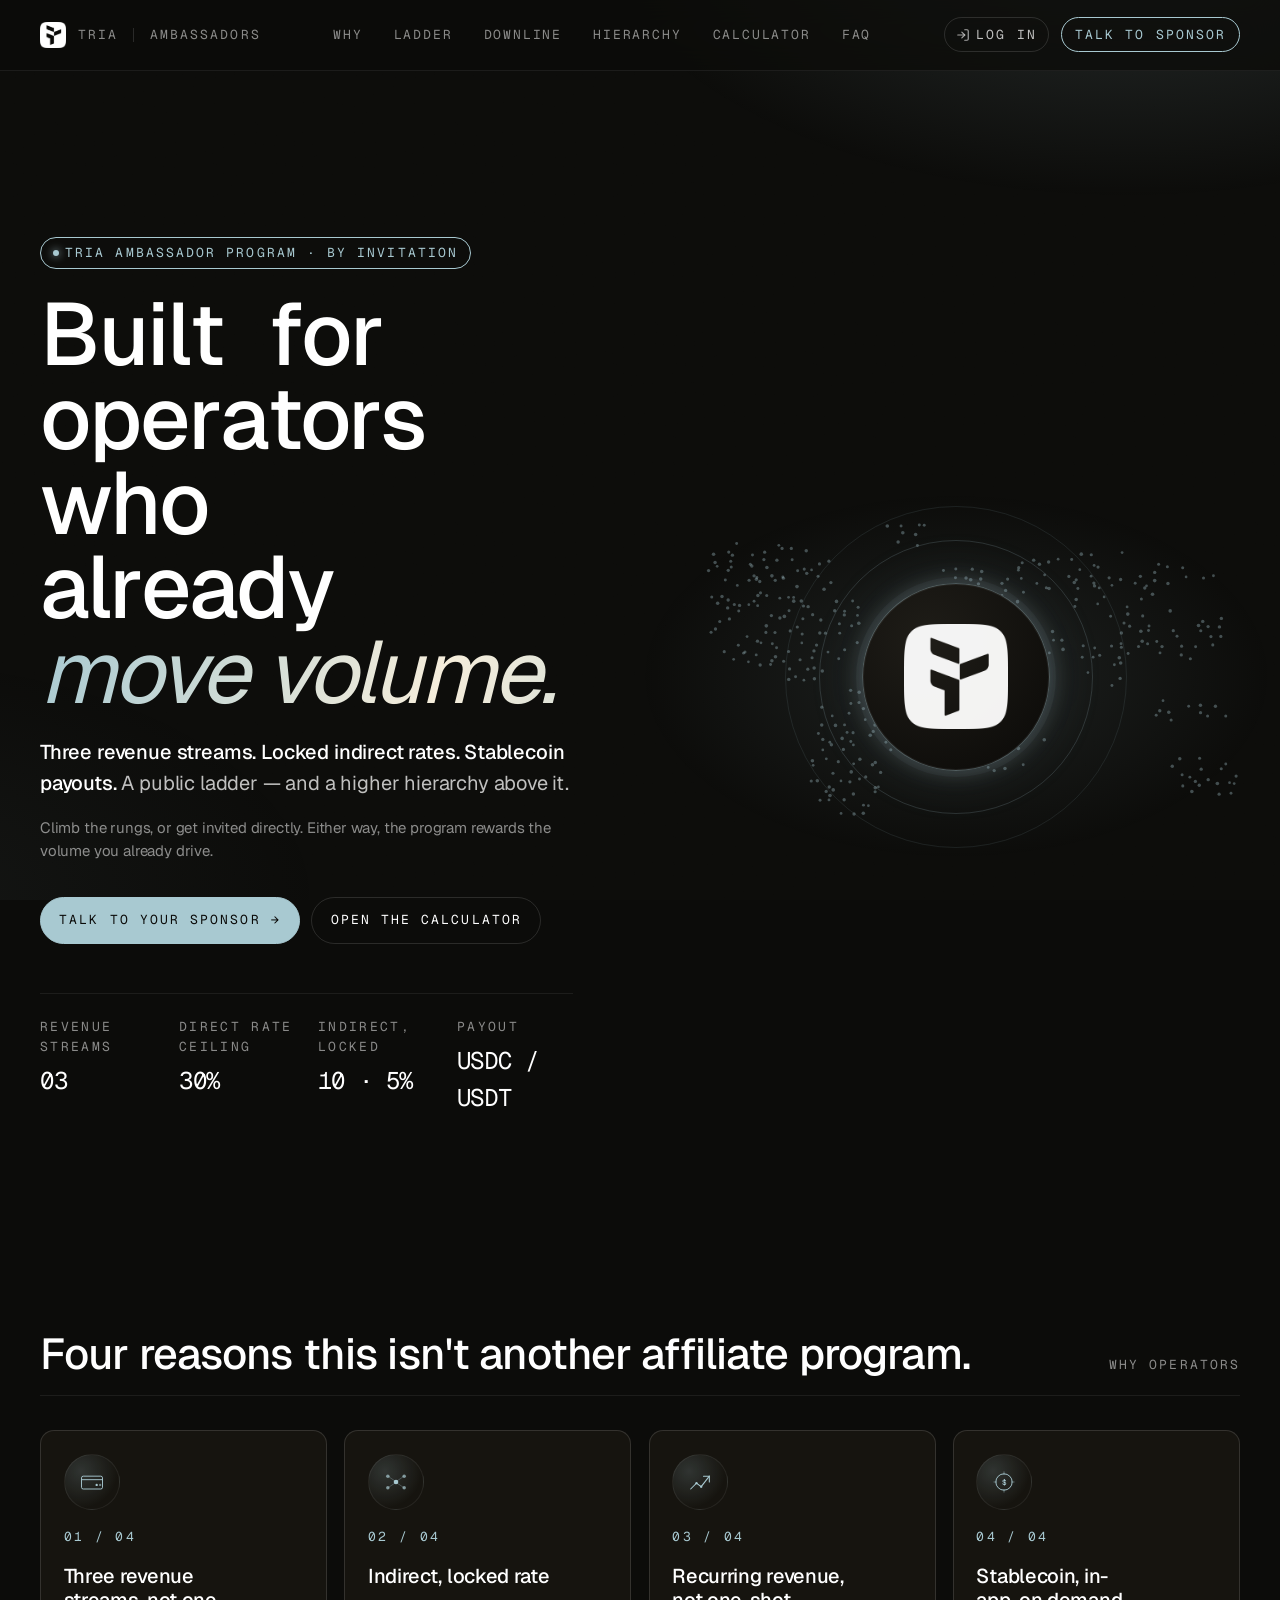
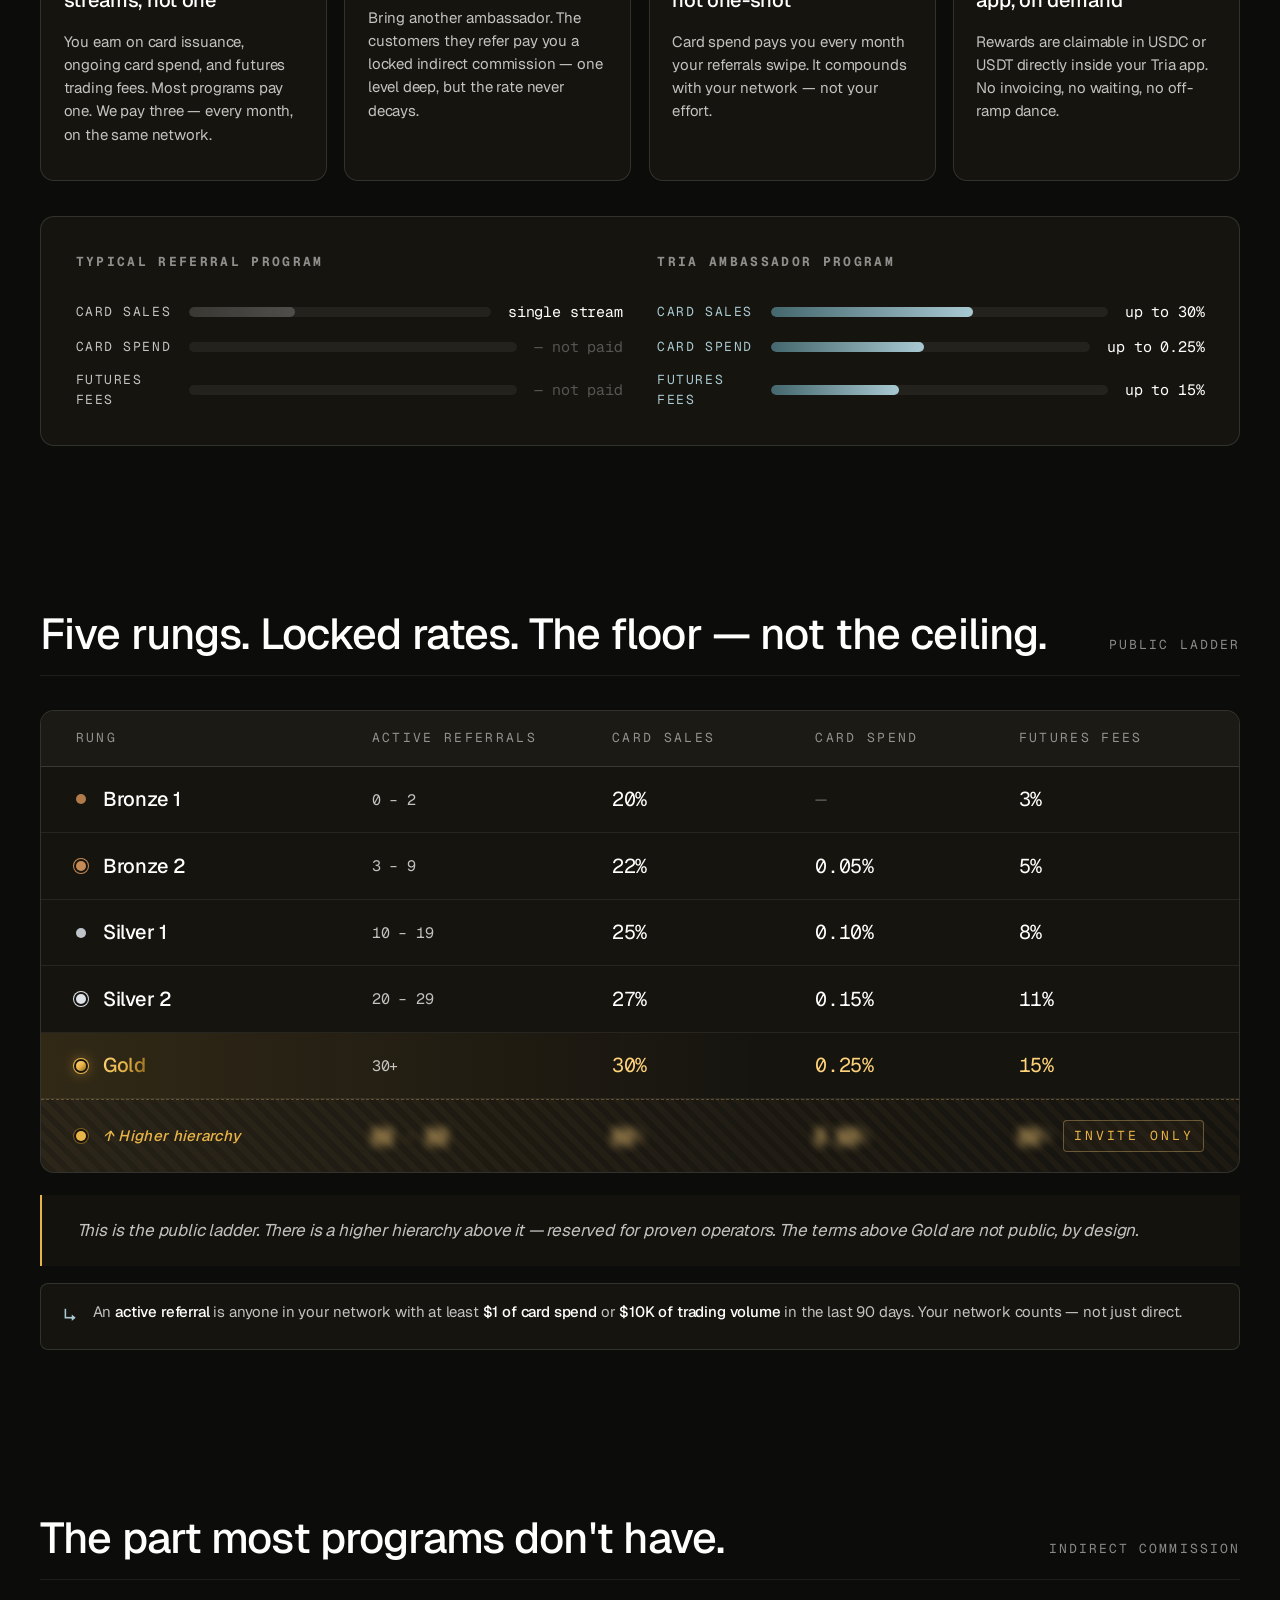
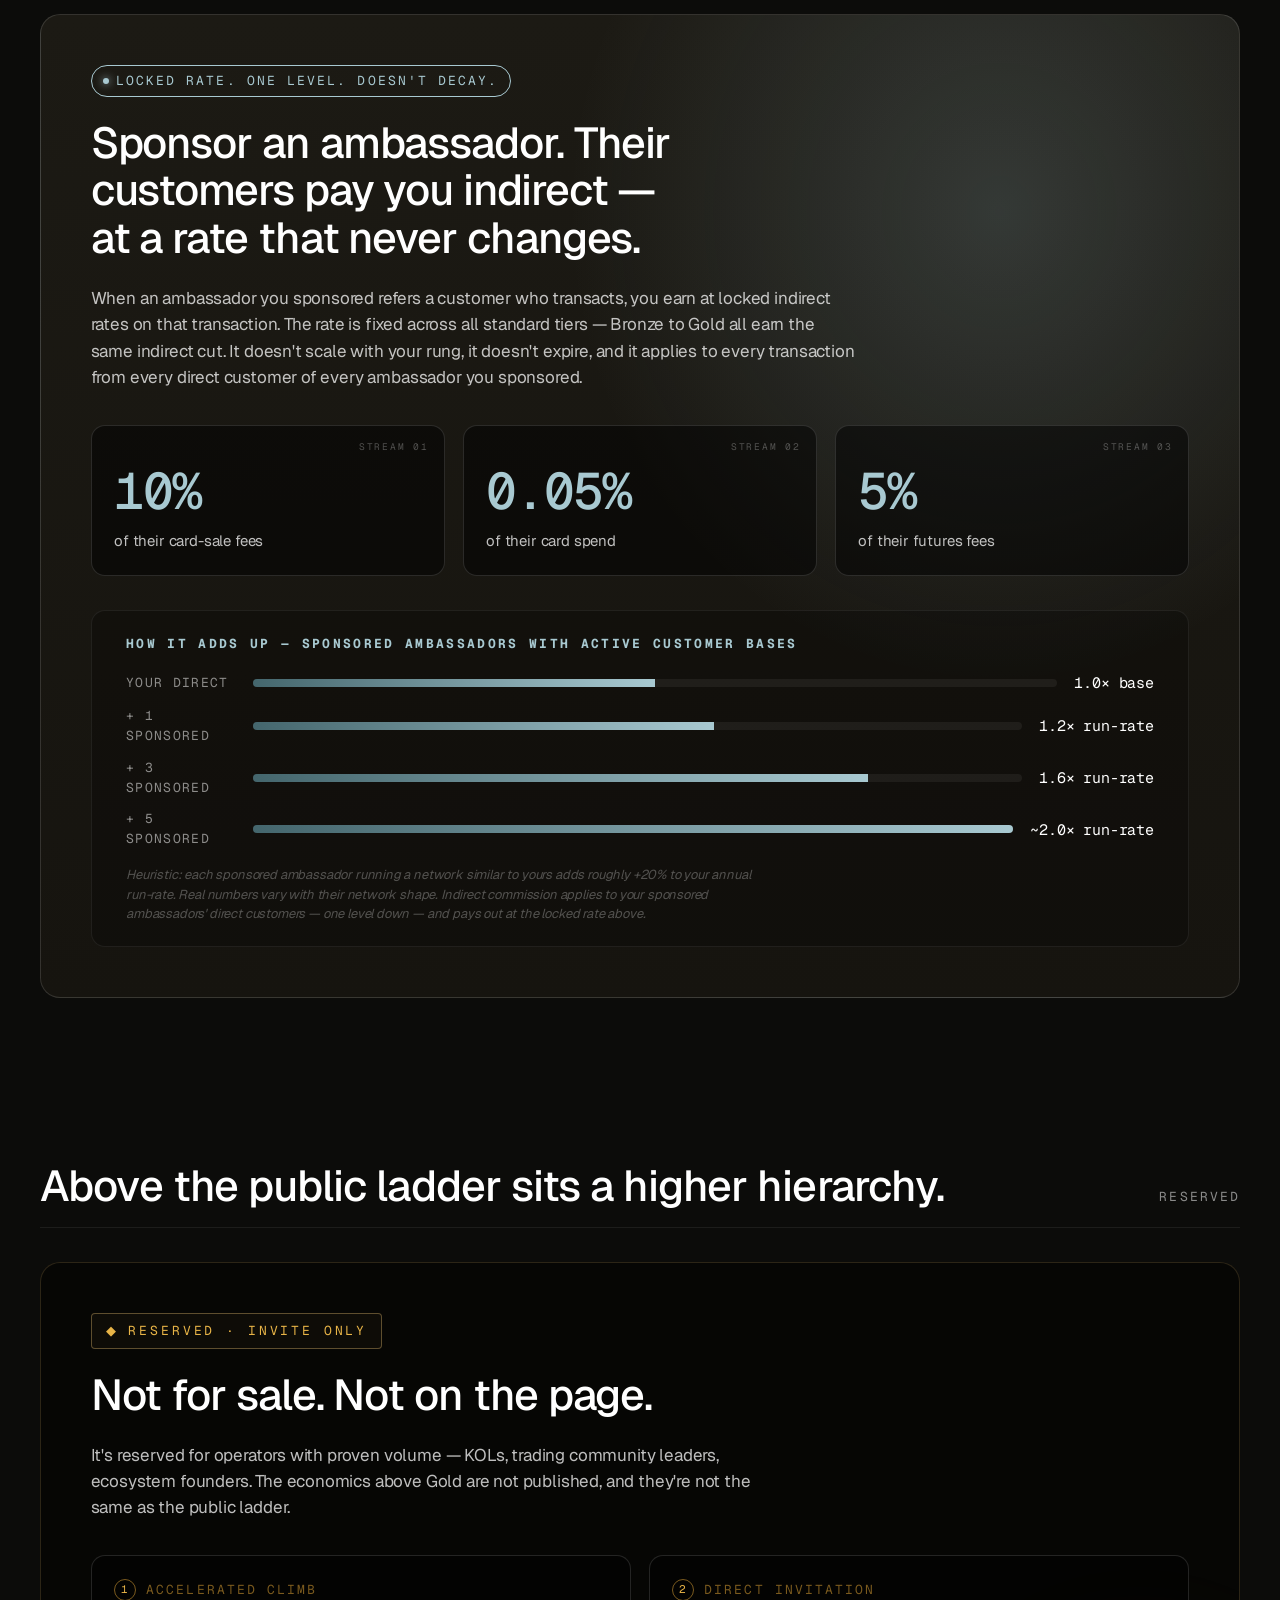
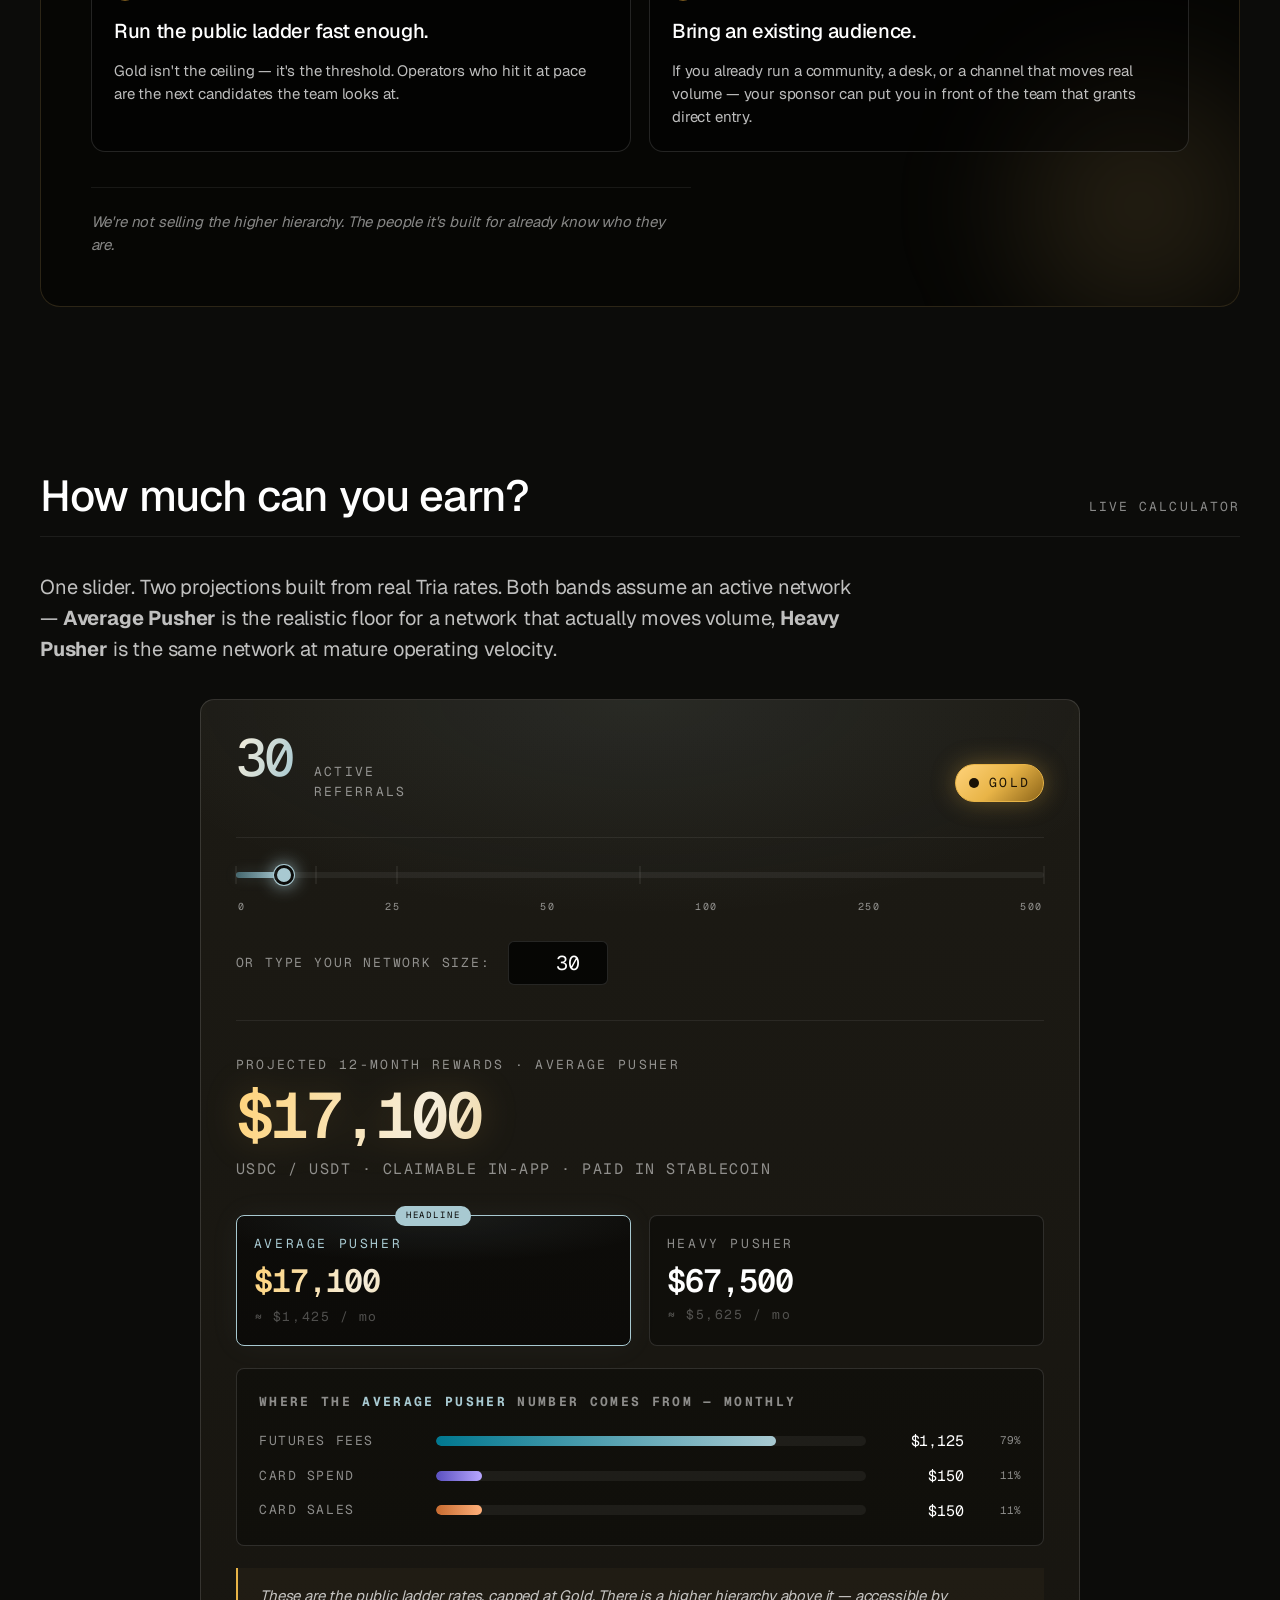
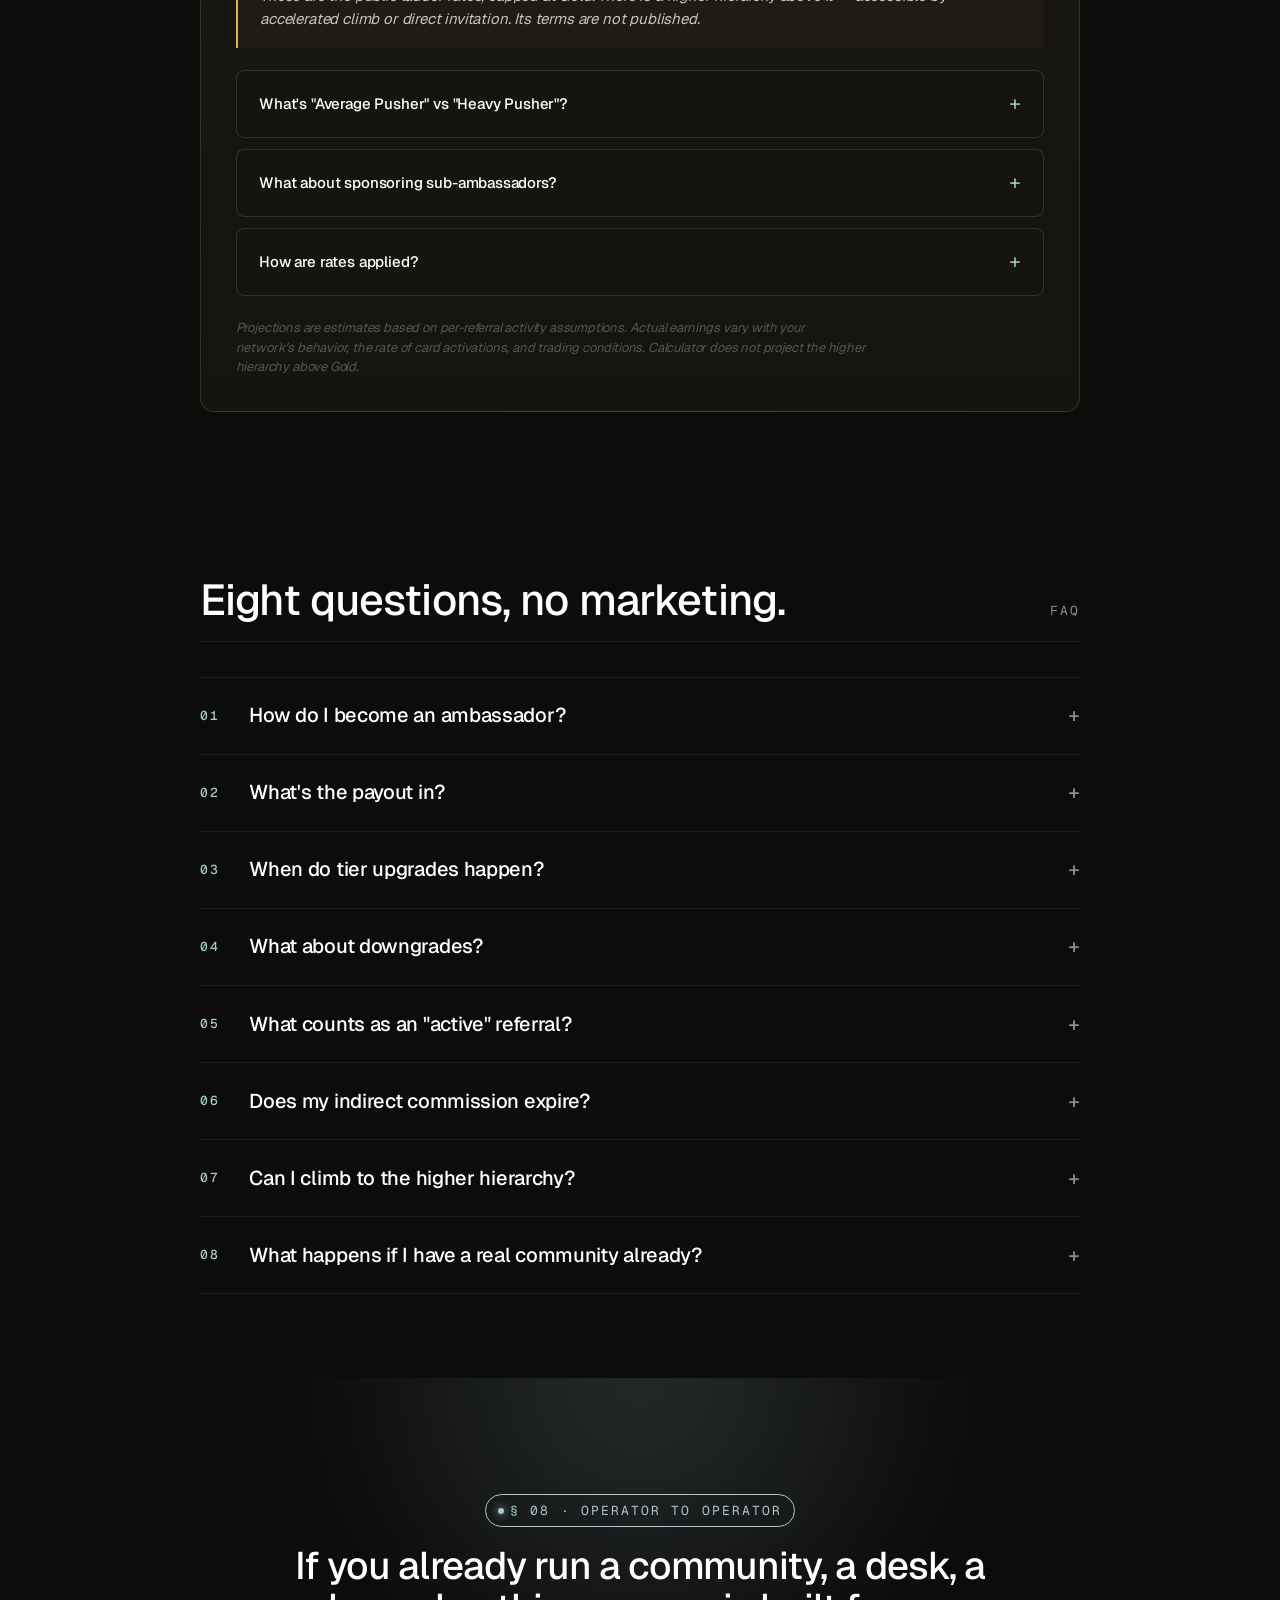
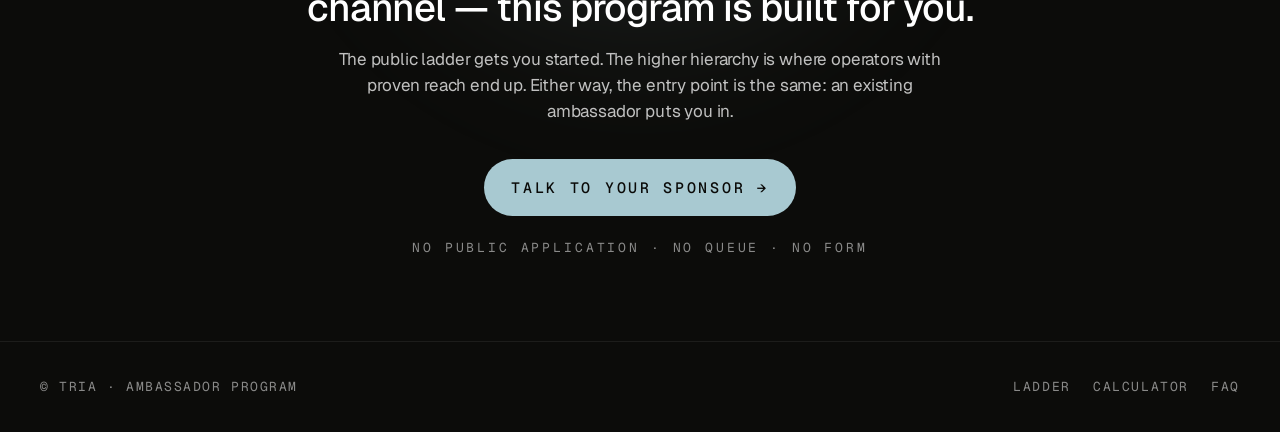
==== commit aa7e996d: "Landing: remove MLM veterans from higher-hierarchy section per UX feedback Co-Authored-By: Claude Op" ====
--- a/landing/index.html
+++ b/landing/index.html
@@ -369,7 +369,7 @@
         <div class="hierarchy-seal">Reserved · Invite only</div>
         <h3>Not for sale. Not on the page.</h3>
         <p class="lede">
-          It's reserved for operators with proven volume — KOLs, MLM veterans, trading community leaders, ecosystem founders. The economics above Gold are not published, and they're not the same as the public ladder.
+          It's reserved for operators with proven volume — KOLs, trading community leaders, ecosystem founders. The economics above Gold are not published, and they're not the same as the public ladder.
         </p>
 
         <div class="hierarchy-paths">
--- a/landing/landing.css
+++ b/landing/landing.css
@@ -1211,11 +1211,14 @@
 .calc-headline-num {
   margin-top: var(--space-2);
   font-family: var(--font-mono);
-  font-size: clamp(2rem, 4.6vw, 3.25rem);
-  font-weight: 500;
-  letter-spacing: -0.04em;
+  font-size: clamp(2.5rem, 6vw, 4rem);
+  font-weight: 600;
+  letter-spacing: -0.045em;
   line-height: 0.92;
-  background: linear-gradient(110deg, var(--accent) 0%, var(--ivory) 35%, var(--accent) 70%);
+  /* Gold-forward gradient that pops on the dark background and reinforces
+     the Gold-tier theme of the calculator. The previous accent/ivory
+     palette rendered too muted to read as the "headline number" it is. */
+  background: linear-gradient(110deg, var(--gold-2) 0%, var(--ivory) 35%, var(--gold) 70%, var(--gold-2) 100%);
   background-size: 220% 100%;
   -webkit-background-clip: text;
   background-clip: text;
@@ -1224,6 +1227,11 @@
   animation: h1-shimmer 6s ease-in-out infinite;
   display: inline-block;
   padding-right: 0.08em;
+  /* tabular-nums keeps digit widths constant so the headline doesn't
+     reflow as the user drags the slider. */
+  font-variant-numeric: tabular-nums;
+  /* Soft gold glow underneath the text */
+  filter: drop-shadow(0 0 18px rgba(232, 180, 71, 0.18));
 }
 
 /* Same gold-on-ivory shimmer for the big refs number */
@@ -1239,9 +1247,73 @@
   padding-right: 0.06em;
 }
 
-/* Band amounts get the shimmer too — staggered for visual rhythm */
+.calc-headline-sub {
+  margin-top: var(--space-2);
+  font-size: var(--text-sm);
+  color: var(--text-subtle);
+  font-family: var(--font-mono);
+  letter-spacing: 0.1em;
+  text-transform: uppercase;
+}
+
+/* Three band cards */
+.calc-bands {
+  margin-top: var(--space-5);
+  display: grid;
+  grid-template-columns: 1fr 1fr;
+  gap: var(--space-3);
+}
+@media (max-width: 760px) { .calc-bands { grid-template-columns: 1fr; } }
+
+.band-card {
+  position: relative;
+  padding: var(--space-3) var(--space-3);
+  border: 1px solid var(--border);
+  border-radius: var(--radius-sm);
+  background: rgba(0,0,0,0.35);
+}
+.band-card.featured {
+  border-color: var(--accent);
+  background:
+    radial-gradient(ellipse 100% 60% at 50% 0%, var(--glow-2), transparent 60%),
+    rgba(0,0,0,0.5);
+  box-shadow: 0 0 32px var(--glow-3);
+}
+.band-card.featured::after {
+  content: "HEADLINE";
+  position: absolute;
+  top: -10px; left: 50%;
+  transform: translateX(-50%);
+  font-family: var(--font-mono);
+  font-size: 9px;
+  letter-spacing: 0.22em;
+  background: var(--accent);
+  color: var(--cta-text);
+  padding: 3px 10px;
+  border-radius: 999px;
+}
+.band-card .band-name {
+  font-family: var(--font-mono);
+  font-size: var(--text-xs);
+  letter-spacing: 0.2em;
+  text-transform: uppercase;
+  color: var(--text-subtle);
+}
+.band-card.featured .band-name { color: var(--accent); }
 .band-card .band-amt {
-  background: linear-gradient(110deg, var(--text-muted) 0%, var(--ivory) 50%, var(--text-muted) 100%);
+  margin-top: var(--space-2);
+  font-family: var(--font-mono);
+  font-size: var(--text-xl);
+  font-weight: 600;
+  letter-spacing: -0.03em;
+  line-height: 1;
+  color: var(--ink);
+  font-variant-numeric: tabular-nums;
+}
+.band-card.featured .band-amt {
+  /* Featured band gets the same gold-forward gradient as the headline,
+     so the eye reads them as a unit. */
+  background: linear-gradient(110deg, var(--gold-2) 0%, var(--ivory) 40%, var(--gold) 80%);
   background-size: 220% 100%;
   -webkit-background-clip: text;
   background-clip: text;
@@ -1249,77 +1321,6 @@
   -webkit-text-fill-color: transparent;
   animation: h1-shimmer 7s ease-in-out infinite;
   display: inline-block;
-  padding-right: 0.06em;
-}
-.band-card.featured .band-amt {
-  background: linear-gradient(110deg, var(--accent) 0%, var(--ivory) 50%, var(--accent) 100%);
-  background-size: 220% 100%;
-  -webkit-background-clip: text;
-  background-clip: text;
-  color: transparent;
-  -webkit-text-fill-color: transparent;
-  animation: h1-shimmer 6s 0.8s ease-in-out infinite;
-}
-.calc-headline-sub {
-  margin-top: var(--space-2);
-  font-size: var(--text-sm);
-  color: var(--text-subtle);
-  font-family: var(--font-mono);
-  letter-spacing: 0.1em;
-  text-transform: uppercase;
-}
-
-/* Three band cards */
-.calc-bands {
-  margin-top: var(--space-5);
-  display: grid;
-  grid-template-columns: 1fr 1fr;
-  gap: var(--space-3);
-}
-@media (max-width: 760px) { .calc-bands { grid-template-columns: 1fr; } }
-
-.band-card {
-  position: relative;
-  padding: var(--space-3) var(--space-3);
-  border: 1px solid var(--border);
-  border-radius: var(--radius-sm);
-  background: rgba(0,0,0,0.35);
-}
-.band-card.featured {
-  border-color: var(--accent);
-  background:
-    radial-gradient(ellipse 100% 60% at 50% 0%, var(--glow-2), transparent 60%),
-    rgba(0,0,0,0.5);
-  box-shadow: 0 0 32px var(--glow-3);
-}
-.band-card.featured::after {
-  content: "HEADLINE";
-  position: absolute;
-  top: -10px; left: 50%;
-  transform: translateX(-50%);
-  font-family: var(--font-mono);
-  font-size: 9px;
-  letter-spacing: 0.22em;
-  background: var(--accent);
-  color: var(--cta-text);
-  padding: 3px 10px;
-  border-radius: 999px;
-}
-.band-card .band-name {
-  font-family: var(--font-mono);
-  font-size: var(--text-xs);
-  letter-spacing: 0.2em;
-  text-transform: uppercase;
-  color: var(--text-subtle);
-}
-.band-card.featured .band-name { color: var(--accent); }
-.band-card .band-amt {
-  margin-top: var(--space-2);
-  font-family: var(--font-mono);
-  font-size: var(--text-lg);
-  letter-spacing: -0.025em;
-  line-height: 1;
-  color: var(--ink);
 }
 .band-card .band-monthly {
   margin-top: 8px;
@@ -1327,6 +1328,7 @@
   font-size: var(--text-xs);
   letter-spacing: 0.12em;
   color: var(--text-faint);
+  font-variant-numeric: tabular-nums;
 }
 
 /* Breakdown panel */
@@ -1380,6 +1382,7 @@
   font-family: var(--font-mono);
   font-size: var(--text-sm);
   color: var(--ink);
+  font-variant-numeric: tabular-nums;
   text-align: right;
   min-width: 80px;
 }
